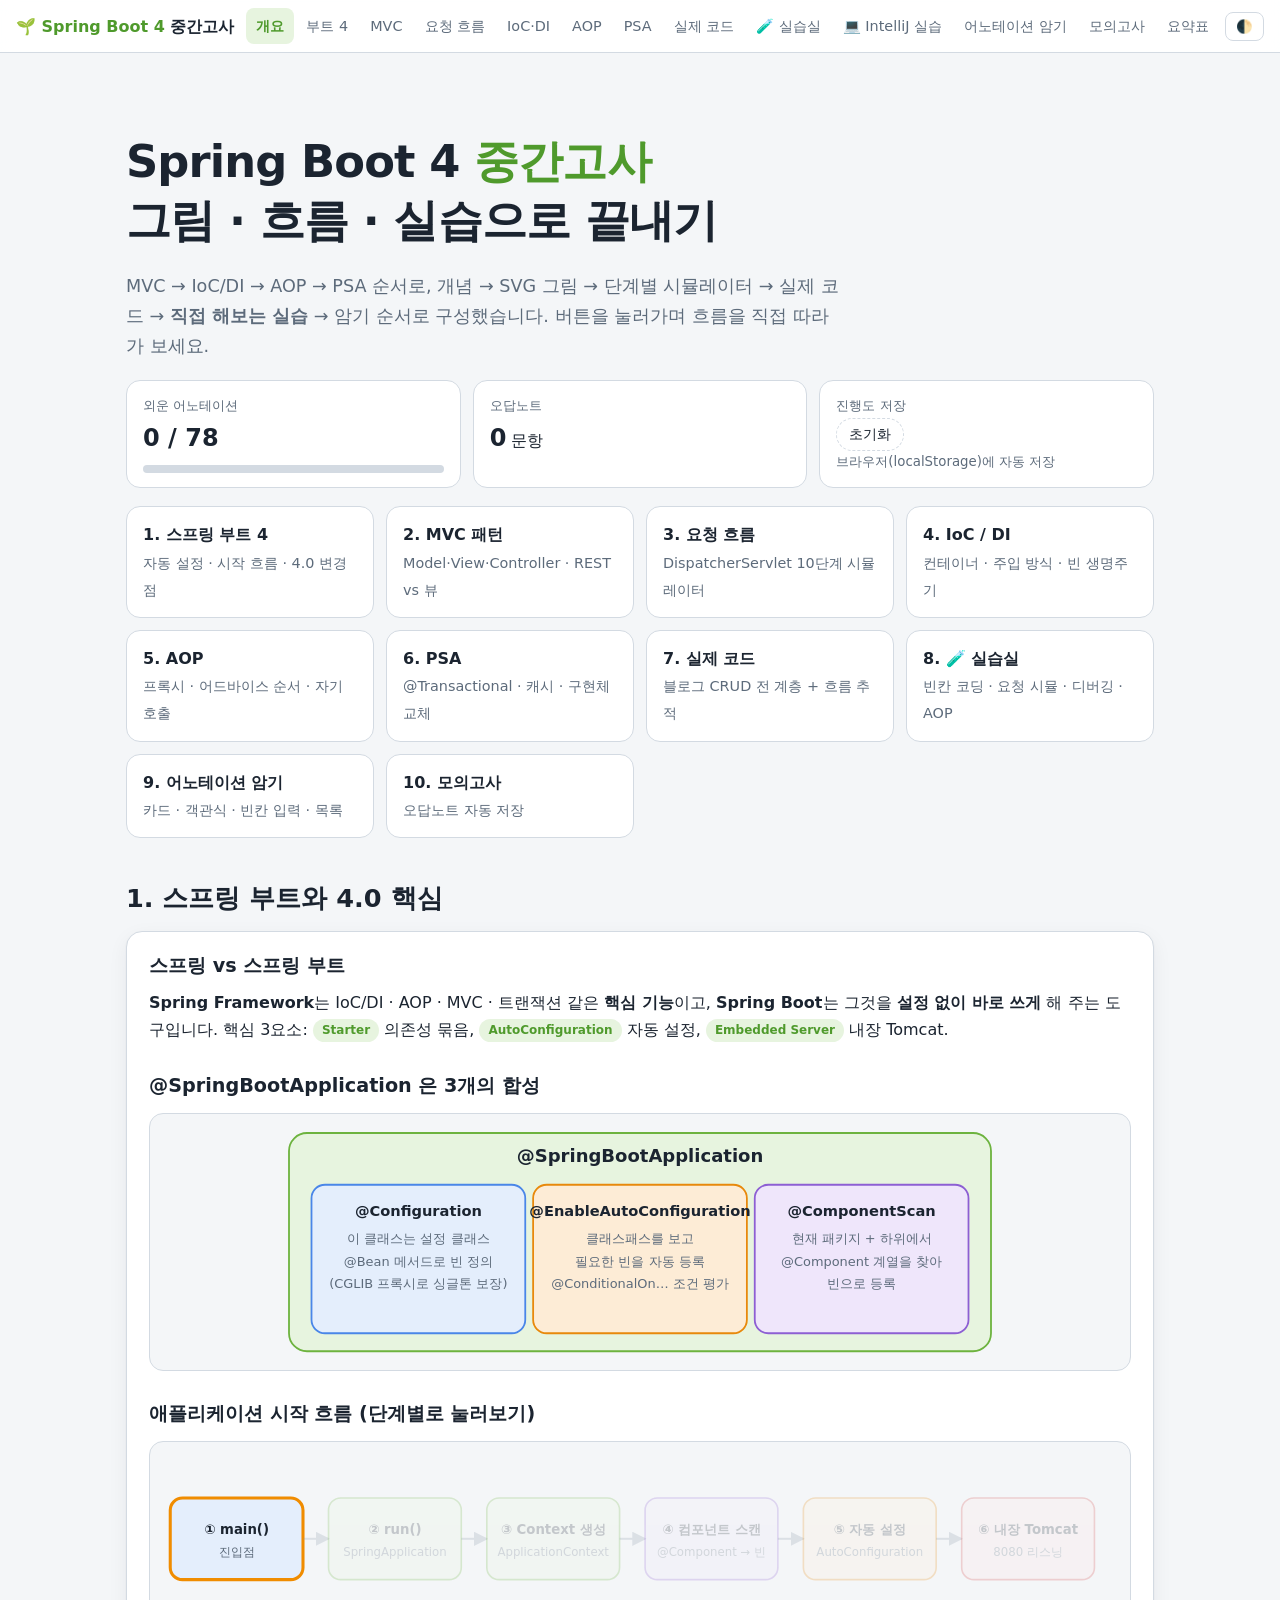
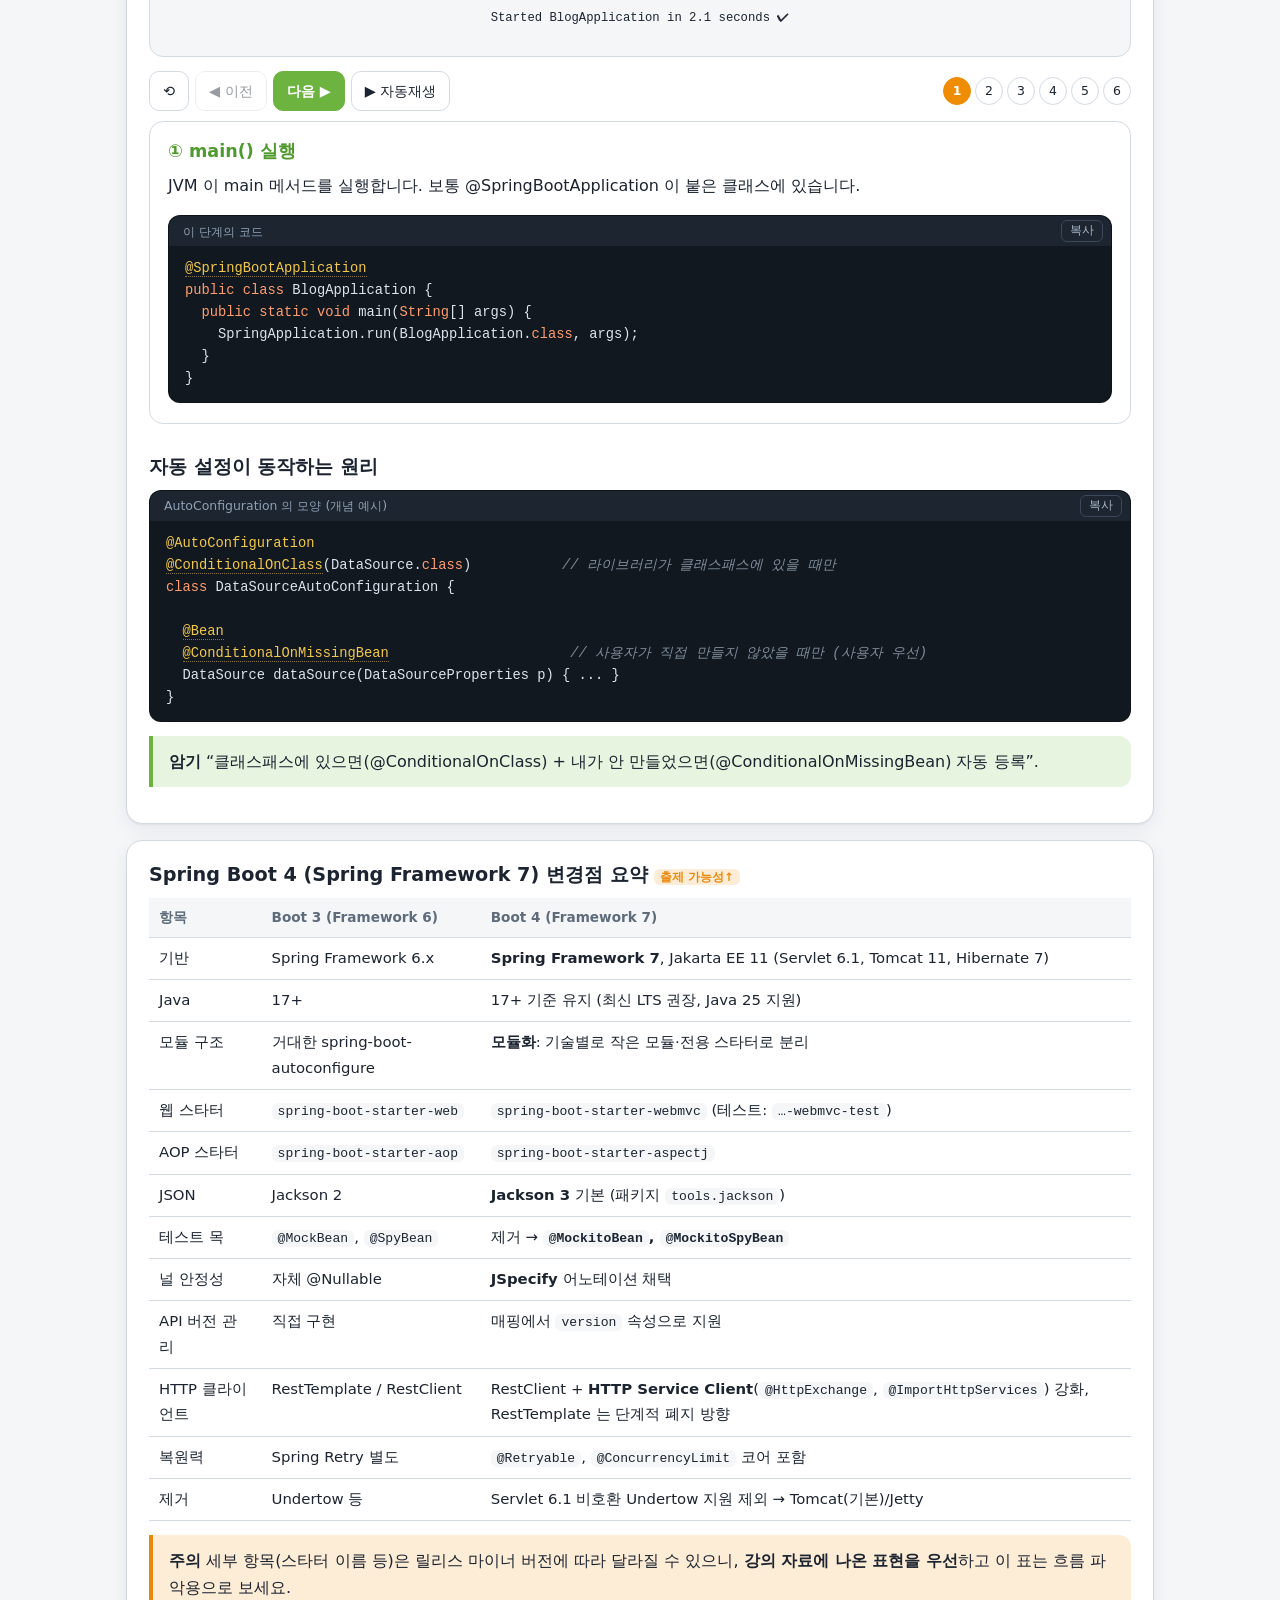
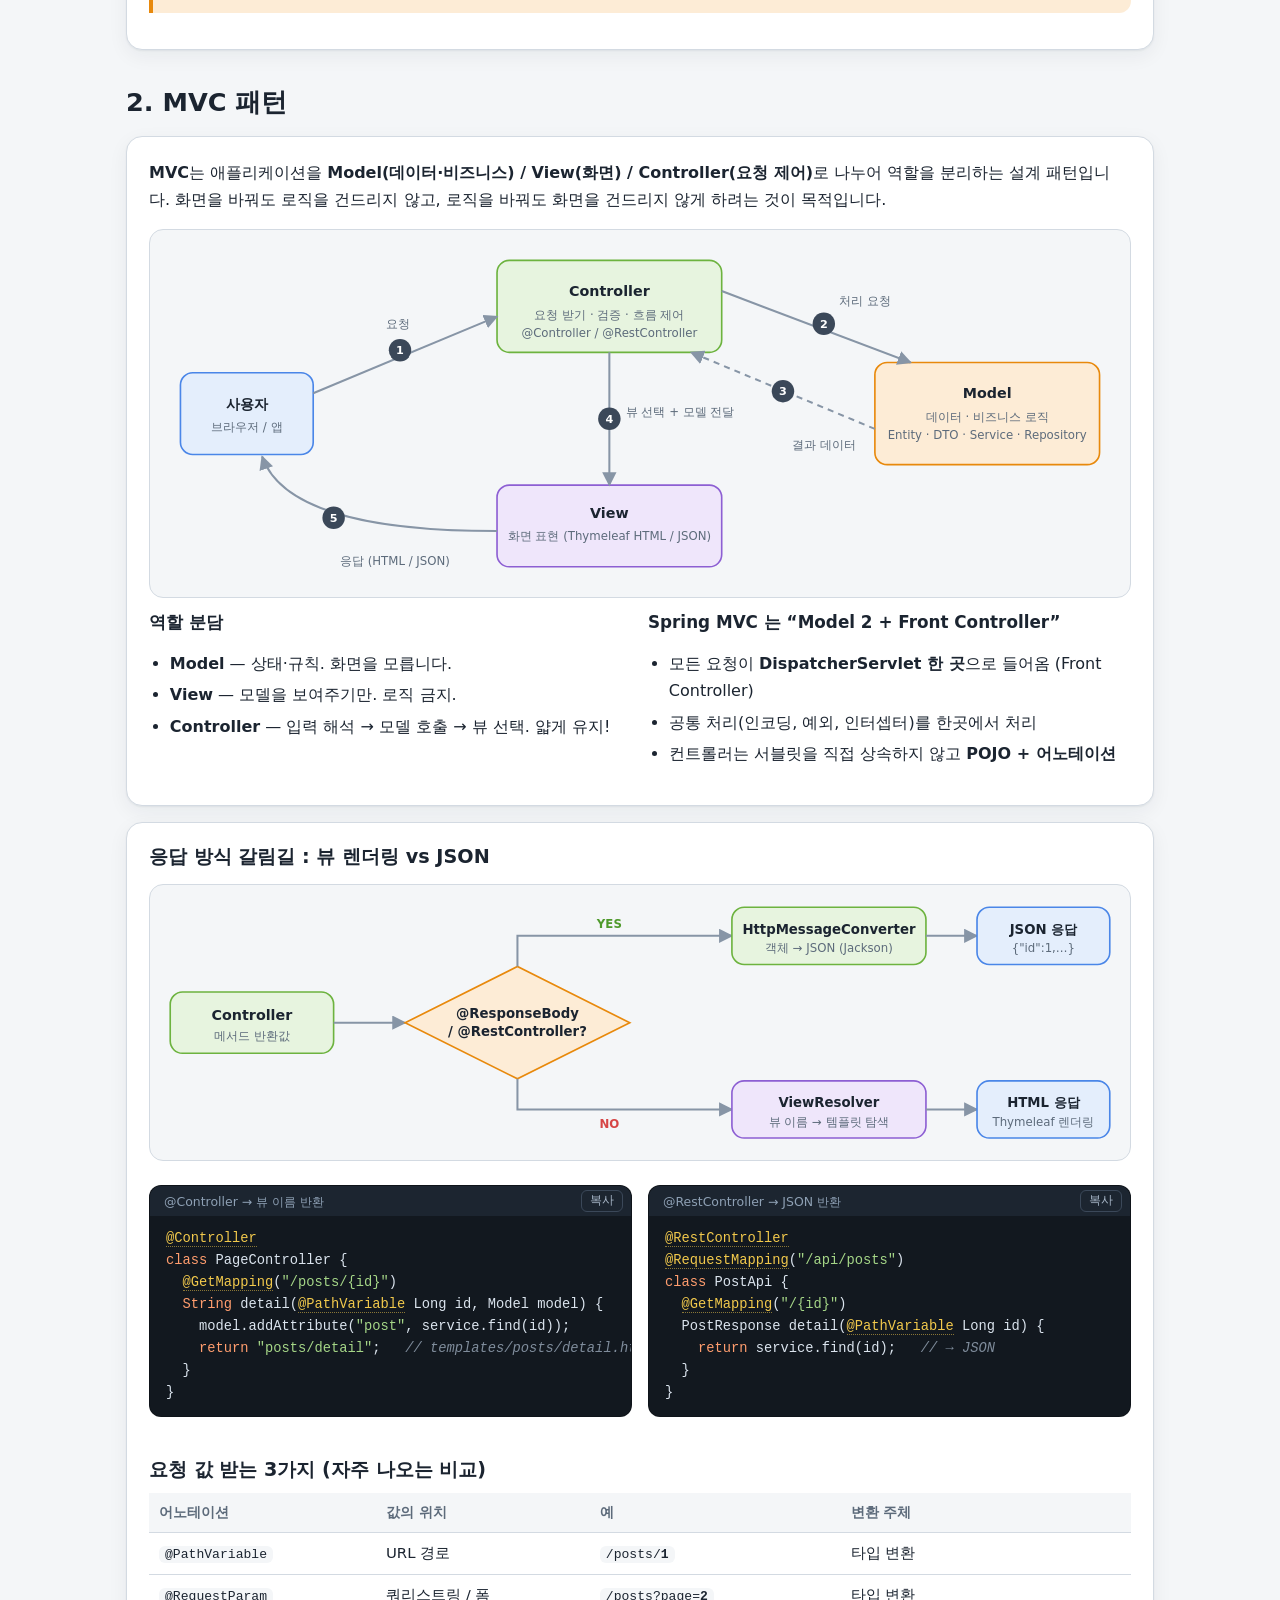
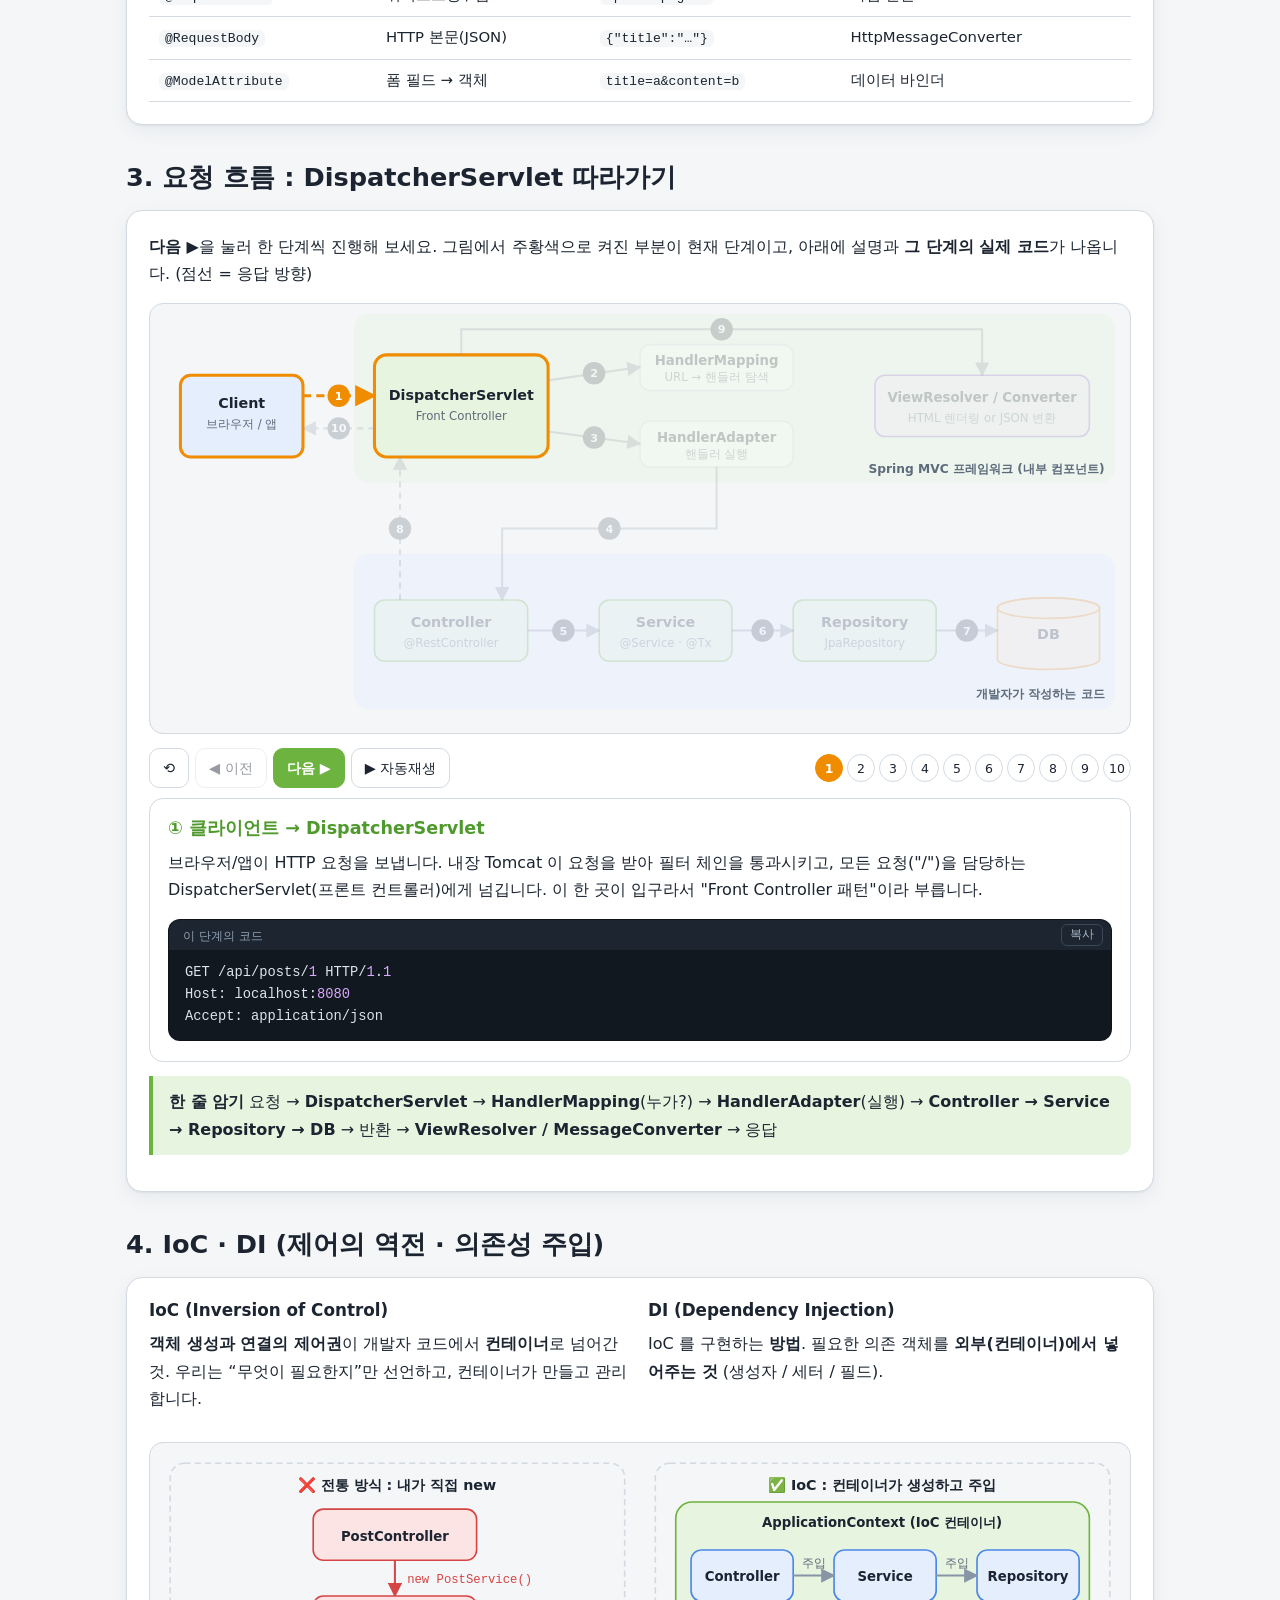
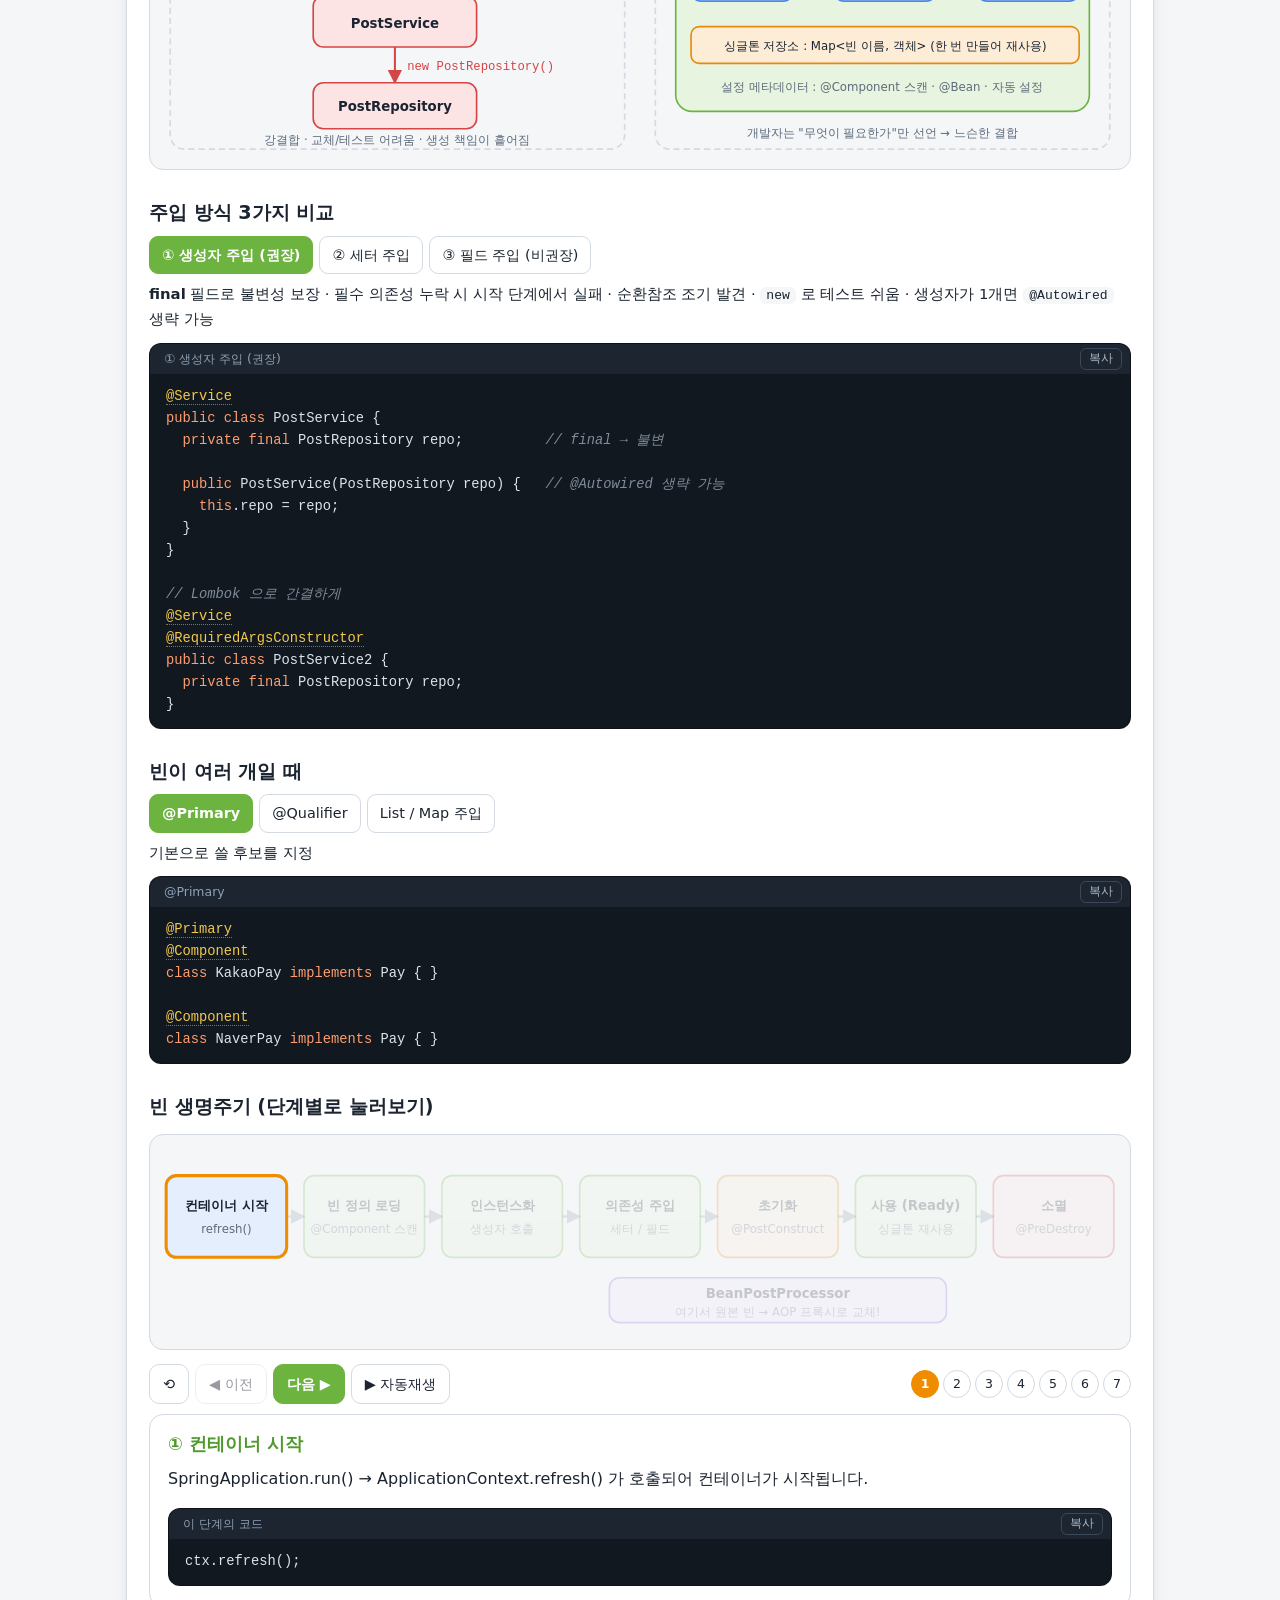
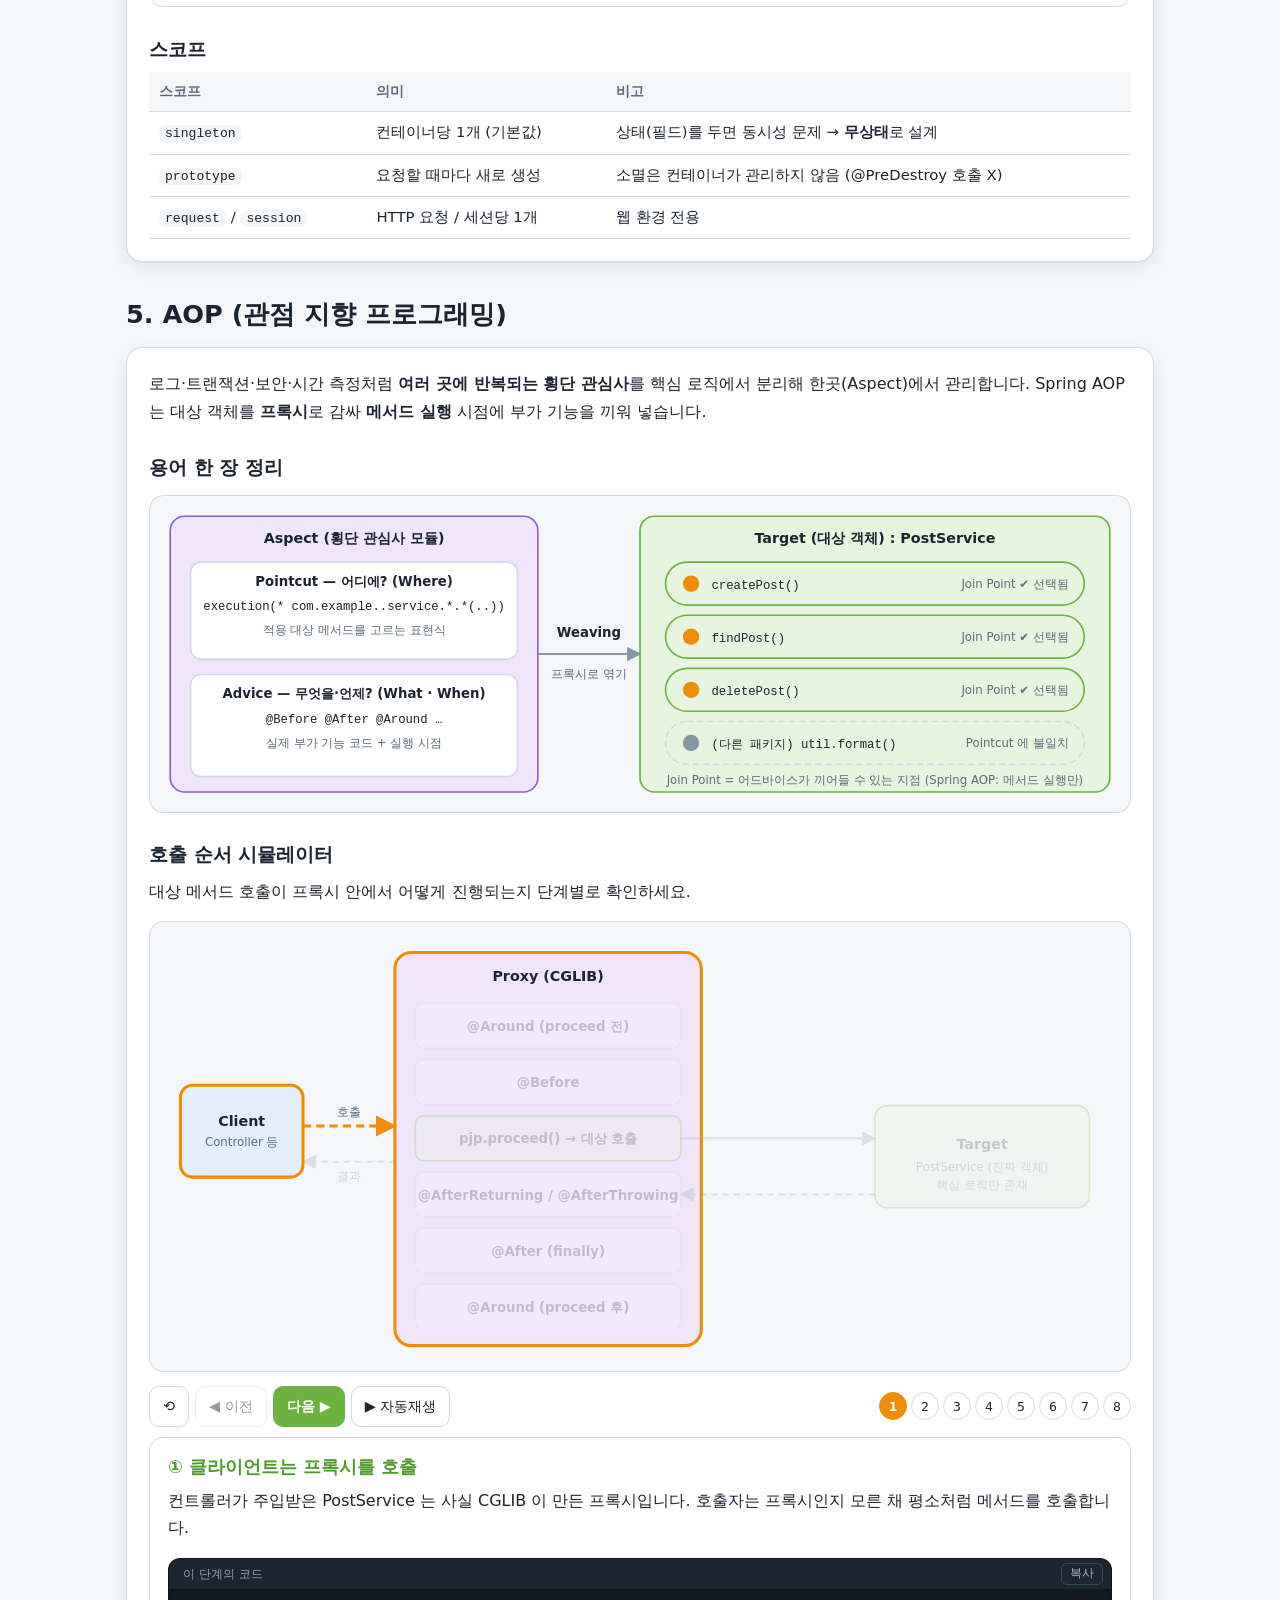
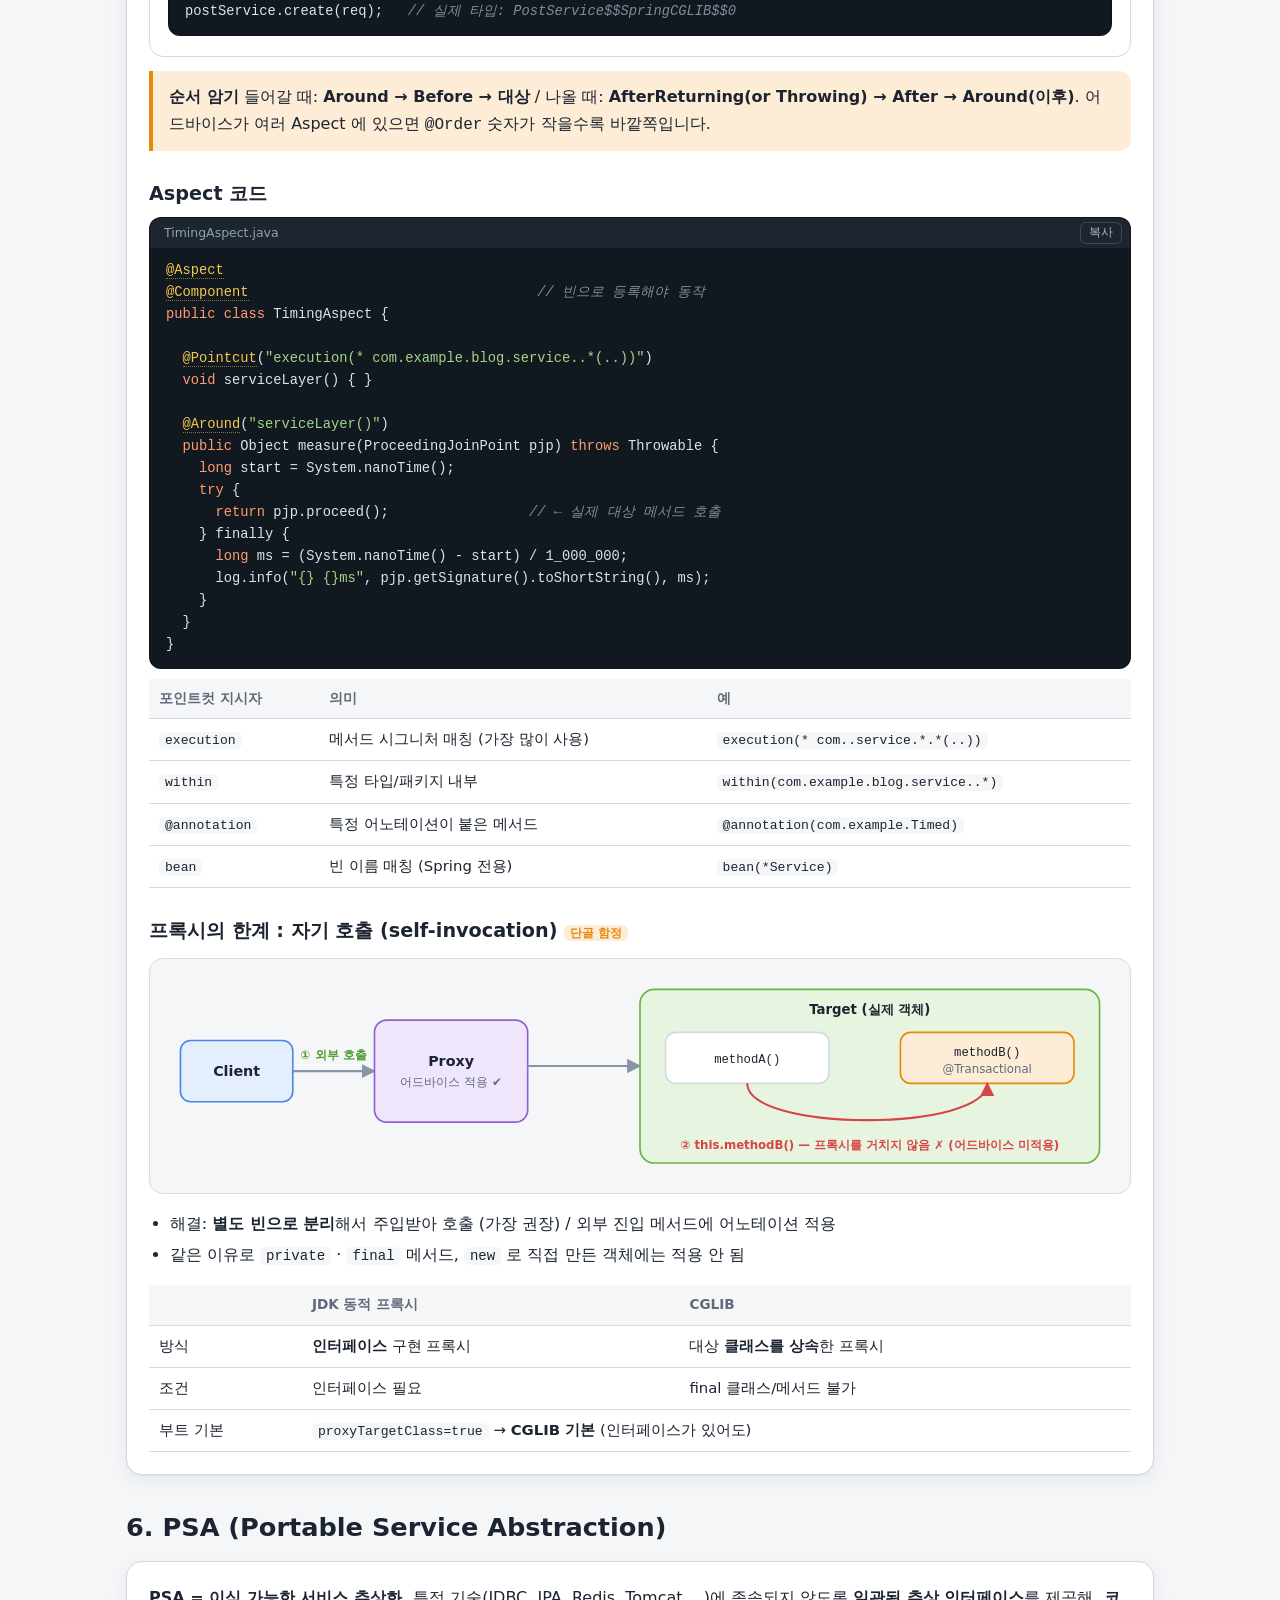
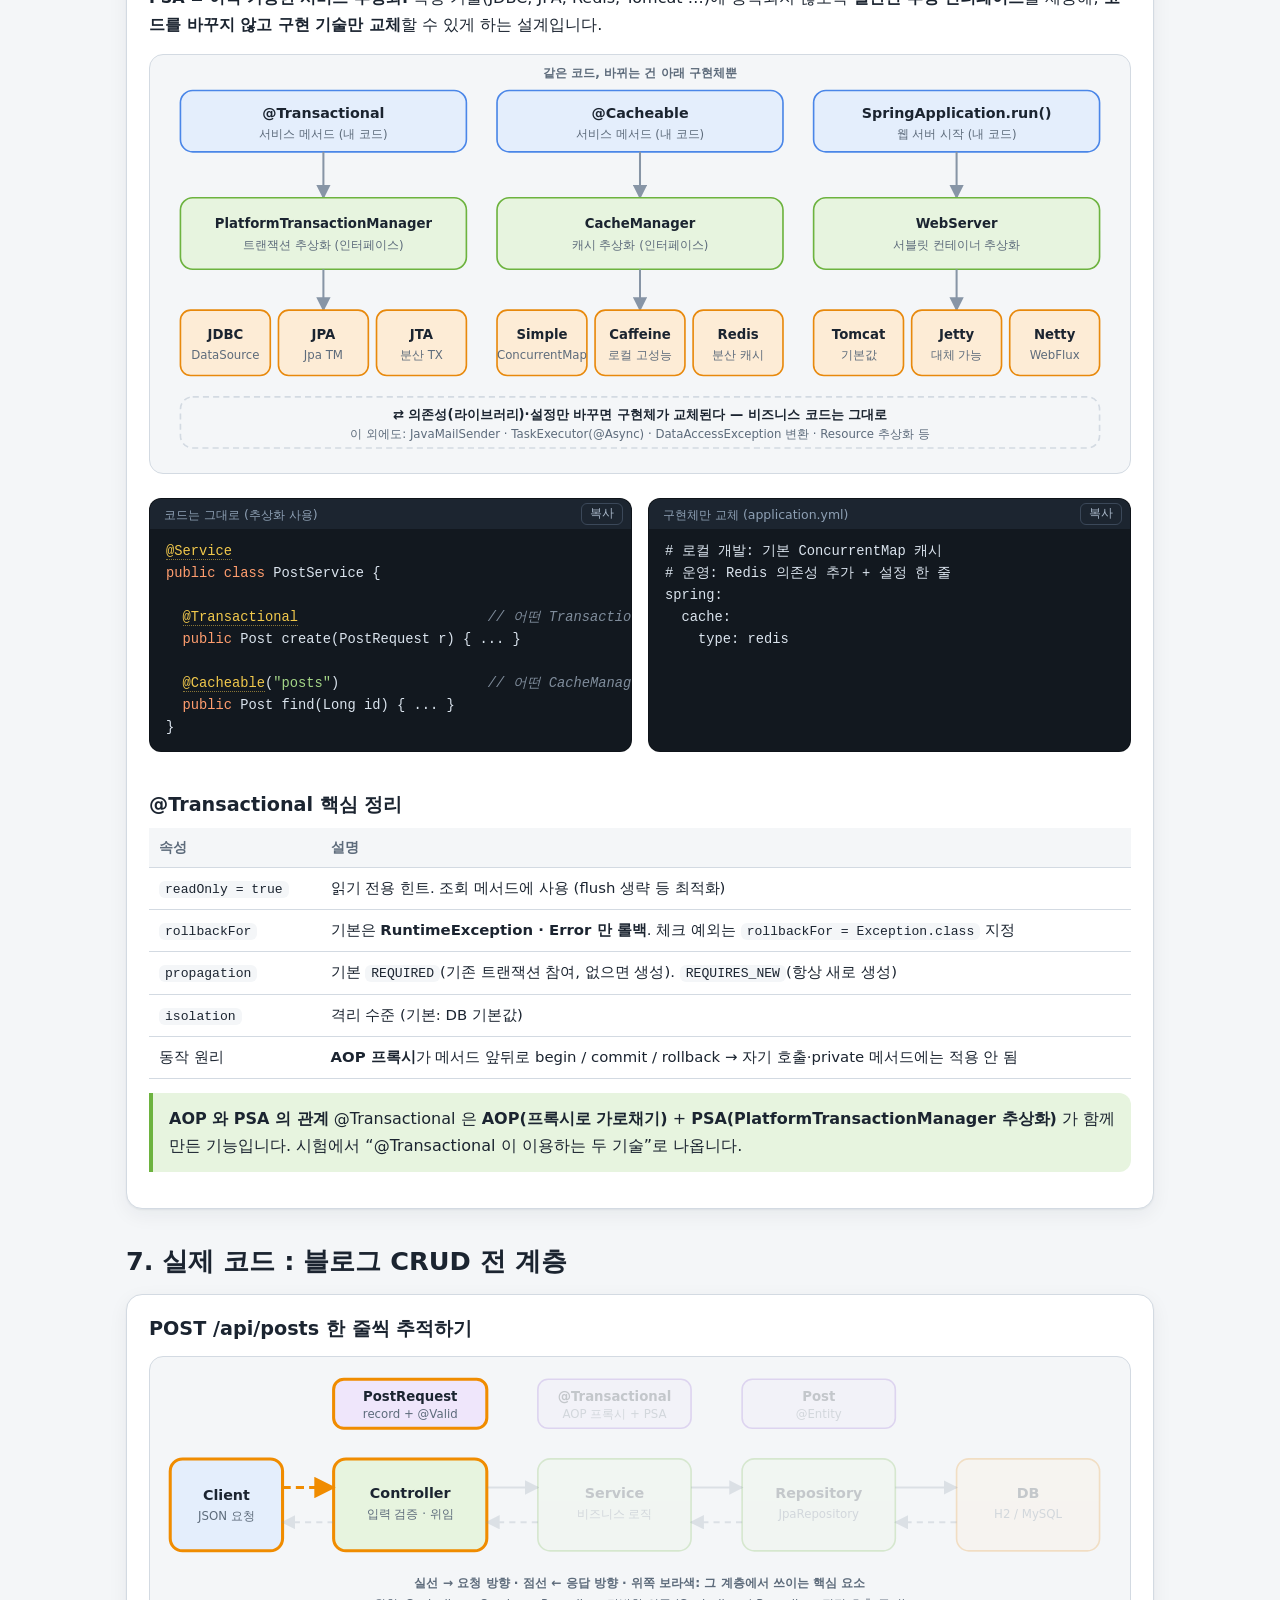
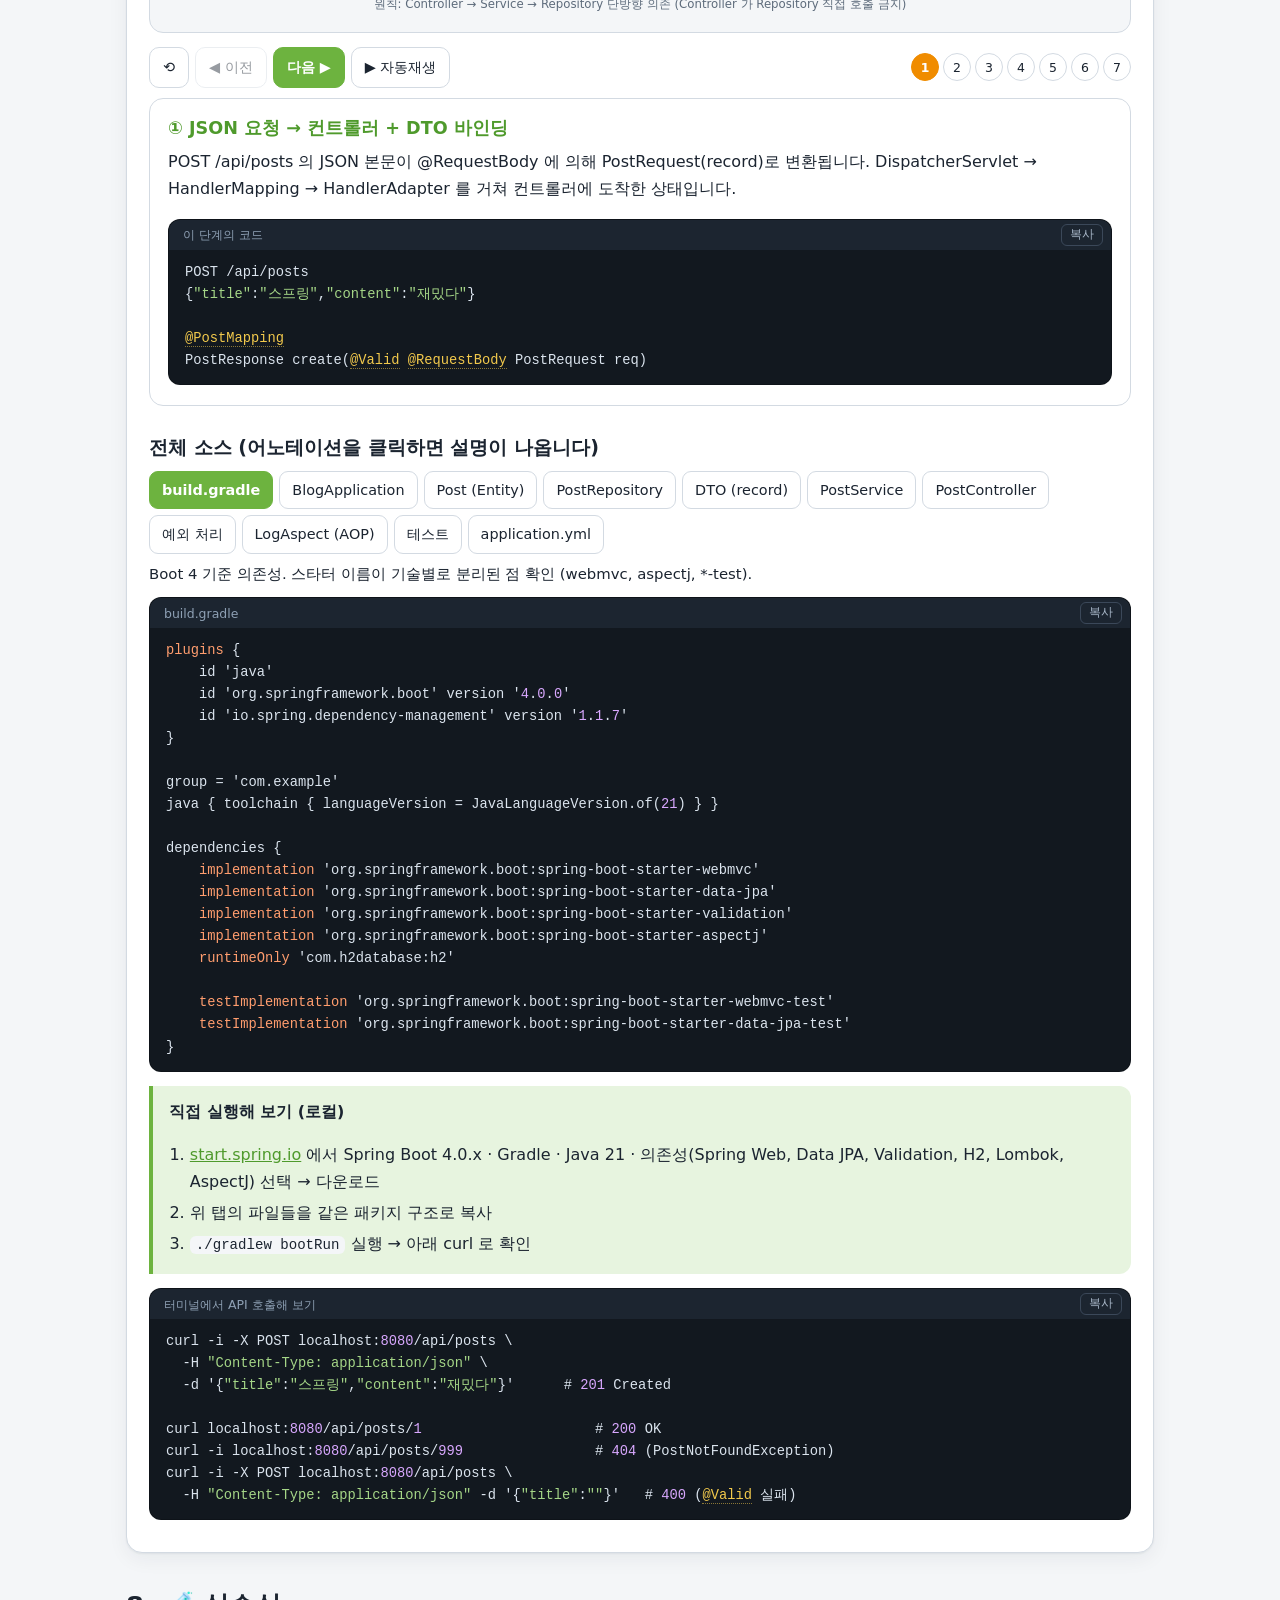
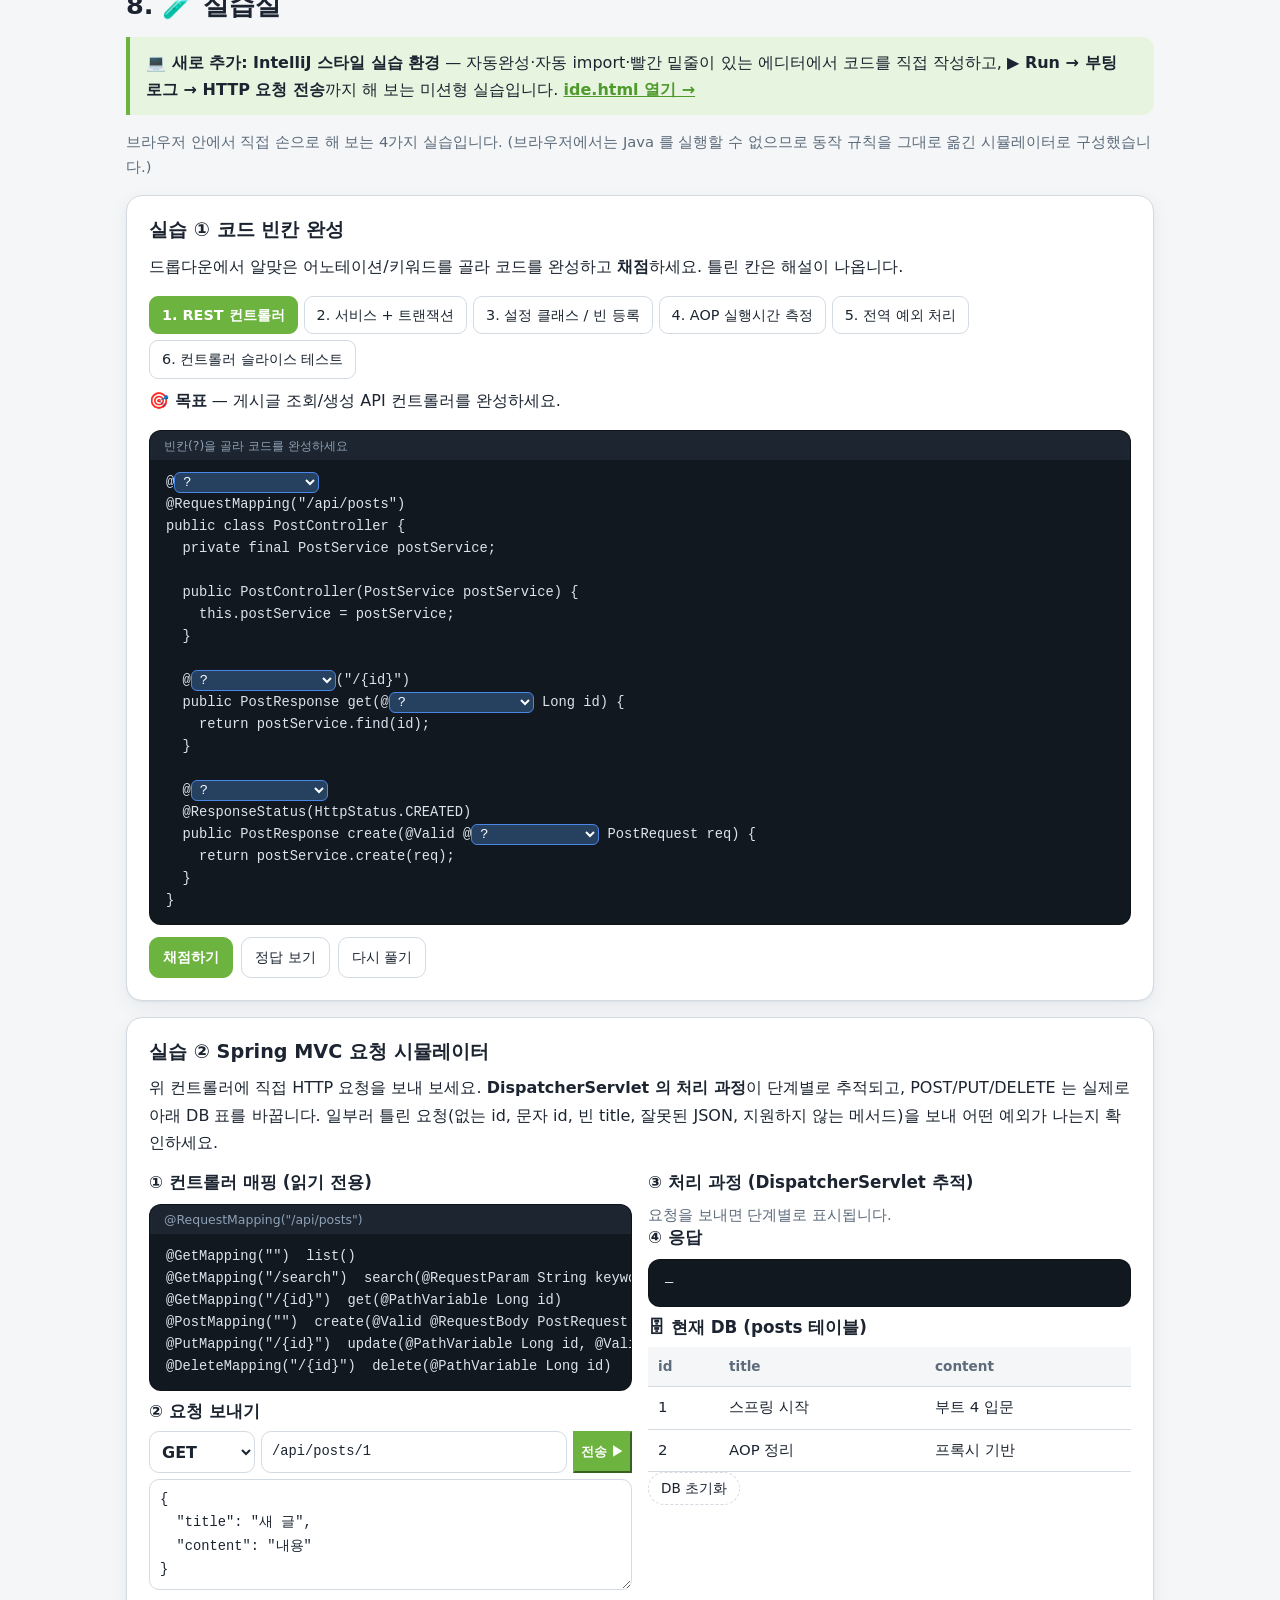
==== site/index.html @ 8b64342d "Add IntelliJ-style hands-on IDE (ide.html) with modular mini Spring engine - core/: Java parser + Sp" ====
<!doctype html>
<html lang="ko">
<head>
<meta charset="utf-8">
<meta name="viewport" content="width=device-width, initial-scale=1">
<title>Spring Boot 4 중간고사 올인원</title>
<meta name="description" content="MVC · IoC/DI · AOP · PSA를 SVG와 단계별 시뮬레이터, 실습, 어노테이션 암기 카드로 정복하는 Spring Boot 4 중간고사 대비 사이트">
<link rel="icon" href="data:image/svg+xml,%3Csvg xmlns='http://www.w3.org/2000/svg' viewBox='0 0 32 32'%3E%3Ccircle cx='16' cy='16' r='15' fill='%236db33f'/%3E%3Cpath d='M9 21c5 1 11-1 13-9-3 3-8 3-11 4z' fill='%23fff'/%3E%3C/svg%3E">
<link rel="stylesheet" href="assets/style.css">
</head>
<body>

<!-- 공용 화살표 마커 -->
<svg class="sr" aria-hidden="true" focusable="false"><defs>
  <marker id="ar" viewBox="0 0 10 10" refX="9" refY="5" markerWidth="7" markerHeight="7" orient="auto"><path d="M0,0 L10,5 L0,10 z" fill="#8795a6"/></marker>
  <marker id="arO" viewBox="0 0 10 10" refX="9" refY="5" markerWidth="7" markerHeight="7" orient="auto"><path d="M0,0 L10,5 L0,10 z" fill="#f08c00"/></marker>
  <marker id="arR" viewBox="0 0 10 10" refX="9" refY="5" markerWidth="7" markerHeight="7" orient="auto"><path d="M0,0 L10,5 L0,10 z" fill="#d64545"/></marker>
</defs></svg>

<header class="top">
  <div class="logo">🌱 <b>Spring Boot 4</b> <span>중간고사</span></div>
  <nav aria-label="섹션 이동">
    <a href="#overview">개요</a><a href="#boot">부트 4</a><a href="#mvc">MVC</a><a href="#flow">요청 흐름</a>
    <a href="#ioc">IoC·DI</a><a href="#aop">AOP</a><a href="#psa">PSA</a><a href="#code">실제 코드</a>
    <a href="#lab">🧪 실습실</a><a href="ide.html" class="ideLink">💻 IntelliJ 실습</a><a href="#annotations">어노테이션 암기</a><a href="#exam">모의고사</a><a href="#cheat">요약표</a>
  </nav>
  <button id="theme" type="button" aria-label="테마 전환">🌓</button>
</header>

<main>
<!-- ═══════════════ 개요 ═══════════════ -->
<section id="overview" class="hero">
  <h1>Spring Boot 4 <em>중간고사</em><br>그림 · 흐름 · 실습으로 끝내기</h1>
  <p class="lead">MVC → IoC/DI → AOP → PSA 순서로, 개념 → SVG 그림 → 단계별 시뮬레이터 → 실제 코드 → <b>직접 해보는 실습</b> → 암기 순서로 구성했습니다. 버튼을 눌러가며 흐름을 직접 따라가 보세요.</p>
  <div class="stats">
    <div class="stat"><small>외운 어노테이션</small><b id="st-known">0 / 0</b><div class="bar"><div id="st-bar" style="width:0"></div></div></div>
    <div class="stat"><small>오답노트</small><b id="st-wrong">0</b> 문항</div>
    <div class="stat"><small>진행도 저장</small><button type="button" class="chip ghost" id="reset-known">초기화</button><br><small>브라우저(localStorage)에 자동 저장</small></div>
  </div>
  <div class="roadmap">
    <a href="#boot"><b>1. 스프링 부트 4</b><span>자동 설정 · 시작 흐름 · 4.0 변경점</span></a>
    <a href="#mvc"><b>2. MVC 패턴</b><span>Model·View·Controller · REST vs 뷰</span></a>
    <a href="#flow"><b>3. 요청 흐름</b><span>DispatcherServlet 10단계 시뮬레이터</span></a>
    <a href="#ioc"><b>4. IoC / DI</b><span>컨테이너 · 주입 방식 · 빈 생명주기</span></a>
    <a href="#aop"><b>5. AOP</b><span>프록시 · 어드바이스 순서 · 자기호출</span></a>
    <a href="#psa"><b>6. PSA</b><span>@Transactional · 캐시 · 구현체 교체</span></a>
    <a href="#code"><b>7. 실제 코드</b><span>블로그 CRUD 전 계층 + 흐름 추적</span></a>
    <a href="#lab"><b>8. 🧪 실습실</b><span>빈칸 코딩 · 요청 시뮬 · 디버깅 · AOP</span></a>
    <a href="#annotations"><b>9. 어노테이션 암기</b><span>카드 · 객관식 · 빈칸 입력 · 목록</span></a>
    <a href="#exam"><b>10. 모의고사</b><span>오답노트 자동 저장</span></a>
  </div>
</section>

<!-- ═══════════════ 부트 ═══════════════ -->
<section id="boot">
  <h2>1. 스프링 부트와 4.0 핵심</h2>
  <div class="card">
    <h3 style="margin-top:0">스프링 vs 스프링 부트</h3>
    <p><b>Spring Framework</b>는 IoC/DI · AOP · MVC · 트랜잭션 같은 <b>핵심 기능</b>이고, <b>Spring Boot</b>는 그것을 <b>설정 없이 바로 쓰게</b> 해 주는 도구입니다. 핵심 3요소: <span class="pill">Starter</span> 의존성 묶음, <span class="pill">AutoConfiguration</span> 자동 설정, <span class="pill">Embedded Server</span> 내장 Tomcat.</p>

    <h3>@SpringBootApplication 은 3개의 합성</h3>
    <div class="diawrap"><svg class="dia" viewBox="0 0 640 210" role="img" aria-label="@SpringBootApplication 구성" style="min-width:520px;max-width:720px;margin:auto">
      <rect class="box sp" x="8" y="8" width="624" height="194" rx="16"/>
      <text class="t" x="320" y="34" style="font-size:16px">@SpringBootApplication</text>
      <g><rect class="box bl" x="28" y="54" width="190" height="132" rx="12"/><text class="t2" x="123" y="82">@Configuration</text>
        <text class="s" x="123" y="106">이 클래스는 설정 클래스</text><text class="s" x="123" y="126">@Bean 메서드로 빈 정의</text><text class="s" x="123" y="146">(CGLIB 프록시로 싱글톤 보장)</text></g>
      <g><rect class="box or" x="225" y="54" width="190" height="132" rx="12"/><text class="t2" x="320" y="82">@EnableAutoConfiguration</text>
        <text class="s" x="320" y="106">클래스패스를 보고</text><text class="s" x="320" y="126">필요한 빈을 자동 등록</text><text class="s" x="320" y="146">@ConditionalOn… 조건 평가</text></g>
      <g><rect class="box pu" x="422" y="54" width="190" height="132" rx="12"/><text class="t2" x="517" y="82">@ComponentScan</text>
        <text class="s" x="517" y="106">현재 패키지 + 하위에서</text><text class="s" x="517" y="126">@Component 계열을 찾아</text><text class="s" x="517" y="146">빈으로 등록</text></g>
    </svg></div>

    <h3>애플리케이션 시작 흐름 (단계별로 눌러보기)</h3>
    <div class="stepper" data-stepper="boot">
      <div class="diawrap"><svg class="dia" viewBox="0 0 940 190" role="img" aria-label="스프링 부트 시작 흐름">
        <g class="sn" id="s1"><rect class="box bl" x="10" y="45" width="130" height="80" rx="12"/><text class="t2" x="75" y="80">① main()</text><text class="s" x="75" y="102">진입점</text></g>
        <g class="sn" id="b1"><path class="edge" d="M140,85 L165,85"/></g>
        <g class="sn" id="s2"><rect class="box sp" x="165" y="45" width="130" height="80" rx="12"/><text class="t2" x="230" y="80">② run()</text><text class="s" x="230" y="102">SpringApplication</text></g>
        <g class="sn" id="b2"><path class="edge" d="M295,85 L320,85"/></g>
        <g class="sn" id="s3"><rect class="box sp" x="320" y="45" width="130" height="80" rx="12"/><text class="t2" x="385" y="80">③ Context 생성</text><text class="s" x="385" y="102">ApplicationContext</text></g>
        <g class="sn" id="b3"><path class="edge" d="M450,85 L475,85"/></g>
        <g class="sn" id="s4"><rect class="box pu" x="475" y="45" width="130" height="80" rx="12"/><text class="t2" x="540" y="80">④ 컴포넌트 스캔</text><text class="s" x="540" y="102">@Component → 빈</text></g>
        <g class="sn" id="b4"><path class="edge" d="M605,85 L630,85"/></g>
        <g class="sn" id="s5"><rect class="box or" x="630" y="45" width="130" height="80" rx="12"/><text class="t2" x="695" y="80">⑤ 자동 설정</text><text class="s" x="695" y="102">AutoConfiguration</text></g>
        <g class="sn" id="b5"><path class="edge" d="M760,85 L785,85"/></g>
        <g class="sn" id="s6"><rect class="box rd" x="785" y="45" width="130" height="80" rx="12"/><text class="t2" x="850" y="80">⑥ 내장 Tomcat</text><text class="s" x="850" y="102">8080 리스닝</text></g>
        <text class="m" x="470" y="165">Started BlogApplication in 2.1 seconds  ✔</text>
      </svg></div>
    </div>

    <h3>자동 설정이 동작하는 원리</h3>
    <script type="text/plain" class="code" data-title="AutoConfiguration 의 모양 (개념 예시)">
@AutoConfiguration
@ConditionalOnClass(DataSource.class)           // 라이브러리가 클래스패스에 있을 때만
class DataSourceAutoConfiguration {

  @Bean
  @ConditionalOnMissingBean                      // 사용자가 직접 만들지 않았을 때만 (사용자 우선)
  DataSource dataSource(DataSourceProperties p) { ... }
}
</script>
    <div class="callout"><b>암기</b> “클래스패스에 있으면(@ConditionalOnClass) + 내가 안 만들었으면(@ConditionalOnMissingBean) 자동 등록”.</div>
  </div>

  <div class="card">
    <h3 style="margin-top:0">Spring Boot 4 (Spring Framework 7) 변경점 요약 <span class="tag">출제 가능성↑</span></h3>
    <div class="tablewrap"><table>
      <thead><tr><th>항목</th><th>Boot 3 (Framework 6)</th><th>Boot 4 (Framework 7)</th></tr></thead>
      <tbody>
        <tr><td>기반</td><td>Spring Framework 6.x</td><td><b>Spring Framework 7</b>, Jakarta EE 11 (Servlet 6.1, Tomcat 11, Hibernate 7)</td></tr>
        <tr><td>Java</td><td>17+</td><td>17+ 기준 유지 (최신 LTS 권장, Java 25 지원)</td></tr>
        <tr><td>모듈 구조</td><td>거대한 spring-boot-autoconfigure</td><td><b>모듈화</b>: 기술별로 작은 모듈·전용 스타터로 분리</td></tr>
        <tr><td>웹 스타터</td><td><code>spring-boot-starter-web</code></td><td><code>spring-boot-starter-webmvc</code> (테스트: <code>…-webmvc-test</code>)</td></tr>
        <tr><td>AOP 스타터</td><td><code>spring-boot-starter-aop</code></td><td><code>spring-boot-starter-aspectj</code></td></tr>
        <tr><td>JSON</td><td>Jackson 2</td><td><b>Jackson 3</b> 기본 (패키지 <code>tools.jackson</code>)</td></tr>
        <tr><td>테스트 목</td><td><code>@MockBean</code>, <code>@SpyBean</code></td><td>제거 → <b><code>@MockitoBean</code>, <code>@MockitoSpyBean</code></b></td></tr>
        <tr><td>널 안정성</td><td>자체 @Nullable</td><td><b>JSpecify</b> 어노테이션 채택</td></tr>
        <tr><td>API 버전 관리</td><td>직접 구현</td><td>매핑에서 <code>version</code> 속성으로 지원</td></tr>
        <tr><td>HTTP 클라이언트</td><td>RestTemplate / RestClient</td><td>RestClient + <b>HTTP Service Client</b>(<code>@HttpExchange</code>, <code>@ImportHttpServices</code>) 강화, RestTemplate 는 단계적 폐지 방향</td></tr>
        <tr><td>복원력</td><td>Spring Retry 별도</td><td><code>@Retryable</code>, <code>@ConcurrencyLimit</code> 코어 포함</td></tr>
        <tr><td>제거</td><td>Undertow 등</td><td>Servlet 6.1 비호환 Undertow 지원 제외 → Tomcat(기본)/Jetty</td></tr>
      </tbody></table></div>
    <div class="callout warn"><b>주의</b> 세부 항목(스타터 이름 등)은 릴리스 마이너 버전에 따라 달라질 수 있으니, <b>강의 자료에 나온 표현을 우선</b>하고 이 표는 흐름 파악용으로 보세요.</div>
  </div>
</section>

<!-- ═══════════════ MVC ═══════════════ -->
<section id="mvc">
  <h2>2. MVC 패턴</h2>
  <div class="card">
    <p><b>MVC</b>는 애플리케이션을 <b>Model(데이터·비즈니스) / View(화면) / Controller(요청 제어)</b>로 나누어 역할을 분리하는 설계 패턴입니다. 화면을 바꿔도 로직을 건드리지 않고, 로직을 바꿔도 화면을 건드리지 않게 하려는 것이 목적입니다.</p>
    <div class="diawrap"><svg class="dia" viewBox="0 0 940 340" role="img" aria-label="MVC 패턴 개념도">
      <g><rect class="box bl" x="20" y="130" width="130" height="80" rx="12"/><text class="t" x="85" y="165">사용자</text><text class="s" x="85" y="187">브라우저 / 앱</text></g>
      <g><rect class="box sp" x="330" y="20" width="220" height="90" rx="12"/><text class="t" x="440" y="55">Controller</text><text class="s" x="440" y="77">요청 받기 · 검증 · 흐름 제어</text><text class="s" x="440" y="95">@Controller / @RestController</text></g>
      <g><rect class="box or" x="700" y="120" width="220" height="100" rx="12"/><text class="t" x="810" y="155">Model</text><text class="s" x="810" y="177">데이터 · 비즈니스 로직</text><text class="s" x="810" y="195">Entity · DTO · Service · Repository</text></g>
      <g><rect class="box pu" x="330" y="240" width="220" height="80" rx="12"/><text class="t" x="440" y="272">View</text><text class="s" x="440" y="294">화면 표현 (Thymeleaf HTML / JSON)</text></g>
      <path class="edge" d="M150,150 L330,75"/><circle class="badge" cx="235" cy="108" r="11"/><text class="bt" x="235" y="112">1</text><text class="s r" x="245" y="86" style="text-anchor:end">요청</text>
      <path class="edge" d="M550,50 L735,120"/><circle class="badge" cx="650" cy="82" r="11"/><text class="bt" x="650" y="86">2</text><text class="s" x="690" y="64">처리 요청</text>
      <path class="edge back" d="M700,185 L520,110"/><circle class="badge" cx="610" cy="148" r="11"/><text class="bt" x="610" y="152">3</text><text class="s" x="650" y="205">결과 데이터</text>
      <path class="edge" d="M440,110 L440,240"/><circle class="badge" cx="440" cy="175" r="11"/><text class="bt" x="440" y="179">4</text><text class="s l" x="456" y="172">뷰 선택 + 모델 전달</text>
      <path class="edge" d="M330,285 C220,285 120,270 100,212"/><circle class="badge" cx="170" cy="272" r="11"/><text class="bt" x="170" y="276">5</text><text class="s" x="230" y="318">응답 (HTML / JSON)</text>
    </svg></div>
    <div class="grid2">
      <div><h4>역할 분담</h4><ul>
        <li><b>Model</b> — 상태·규칙. 화면을 모릅니다.</li>
        <li><b>View</b> — 모델을 보여주기만. 로직 금지.</li>
        <li><b>Controller</b> — 입력 해석 → 모델 호출 → 뷰 선택. 얇게 유지!</li></ul></div>
      <div><h4>Spring MVC 는 “Model 2 + Front Controller”</h4><ul>
        <li>모든 요청이 <b>DispatcherServlet 한 곳</b>으로 들어옴 (Front Controller)</li>
        <li>공통 처리(인코딩, 예외, 인터셉터)를 한곳에서 처리</li>
        <li>컨트롤러는 서블릿을 직접 상속하지 않고 <b>POJO + 어노테이션</b></li></ul></div>
    </div>
  </div>

  <div class="card">
    <h3 style="margin-top:0">응답 방식 갈림길 : 뷰 렌더링 vs JSON</h3>
    <div class="diawrap"><svg class="dia" viewBox="0 0 940 250" role="img" aria-label="컨트롤러 반환값 처리 분기">
      <g><rect class="box sp" x="10" y="95" width="160" height="60" rx="12"/><text class="t" x="90" y="122">Controller</text><text class="s" x="90" y="142">메서드 반환값</text></g>
      <path class="edge" d="M170,125 L240,125"/>
      <g><path class="box or" d="M240,125 L350,70 L460,125 L350,180 Z"/><text class="t2" x="350" y="120">@ResponseBody</text><text class="t2" x="350" y="138">/ @RestController?</text></g>
      <path class="edge" d="M350,70 L350,40 L560,40"/><text class="s grn" x="440" y="32" style="font-weight:700">YES</text>
      <path class="edge" d="M350,180 L350,210 L560,210"/><text class="s red" x="440" y="228" style="font-weight:700">NO</text>
      <g><rect class="box sp" x="560" y="12" width="190" height="56" rx="12"/><text class="t2" x="655" y="38">HttpMessageConverter</text><text class="s" x="655" y="56">객체 → JSON (Jackson)</text></g>
      <path class="edge" d="M750,40 L800,40"/>
      <g><rect class="box bl" x="800" y="12" width="130" height="56" rx="12"/><text class="t2" x="865" y="38">JSON 응답</text><text class="s" x="865" y="56">{"id":1,…}</text></g>
      <g><rect class="box pu" x="560" y="182" width="190" height="56" rx="12"/><text class="t2" x="655" y="208">ViewResolver</text><text class="s" x="655" y="226">뷰 이름 → 템플릿 탐색</text></g>
      <path class="edge" d="M750,210 L800,210"/>
      <g><rect class="box bl" x="800" y="182" width="130" height="56" rx="12"/><text class="t2" x="865" y="208">HTML 응답</text><text class="s" x="865" y="226">Thymeleaf 렌더링</text></g>
    </svg></div>
    <div class="grid2">
      <script type="text/plain" class="code" data-title="@Controller → 뷰 이름 반환">
@Controller
class PageController {
  @GetMapping("/posts/{id}")
  String detail(@PathVariable Long id, Model model) {
    model.addAttribute("post", service.find(id));
    return "posts/detail";   // templates/posts/detail.html
  }
}
</script>
      <script type="text/plain" class="code" data-title="@RestController → JSON 반환">
@RestController
@RequestMapping("/api/posts")
class PostApi {
  @GetMapping("/{id}")
  PostResponse detail(@PathVariable Long id) {
    return service.find(id);   // → JSON
  }
}
</script>
    </div>
    <h3>요청 값 받는 3가지 (자주 나오는 비교)</h3>
    <div class="tablewrap"><table><thead><tr><th>어노테이션</th><th>값의 위치</th><th>예</th><th>변환 주체</th></tr></thead><tbody>
      <tr><td><code>@PathVariable</code></td><td>URL 경로</td><td><code>/posts/<b>1</b></code></td><td>타입 변환</td></tr>
      <tr><td><code>@RequestParam</code></td><td>쿼리스트링 / 폼</td><td><code>/posts?page=<b>2</b></code></td><td>타입 변환</td></tr>
      <tr><td><code>@RequestBody</code></td><td>HTTP 본문(JSON)</td><td><code>{"title":"…"}</code></td><td>HttpMessageConverter</td></tr>
      <tr><td><code>@ModelAttribute</code></td><td>폼 필드 → 객체</td><td><code>title=a&amp;content=b</code></td><td>데이터 바인더</td></tr></tbody></table></div>
  </div>
</section>

<!-- ═══════════════ 흐름 ═══════════════ -->
<section id="flow">
  <h2>3. 요청 흐름 : DispatcherServlet 따라가기</h2>
  <div class="card">
    <p><b>다음 ▶</b>을 눌러 한 단계씩 진행해 보세요. 그림에서 주황색으로 켜진 부분이 현재 단계이고, 아래에 설명과 <b>그 단계의 실제 코드</b>가 나옵니다. (점선 = 응답 방향)</p>
    <div class="stepper" data-stepper="mvc">
      <div class="diawrap"><svg class="dia" viewBox="0 0 940 400" role="img" aria-label="Spring MVC 요청 처리 흐름">
        <rect class="lane" x="190" y="0" width="745" height="165" rx="14"/>
        <text class="lane-t" x="925" y="156" style="text-anchor:end">Spring MVC 프레임워크 (내부 컴포넌트)</text>
        <rect class="lane2" x="190" y="235" width="745" height="152" rx="14"/>
        <text class="lane-t" x="925" y="376" style="text-anchor:end">개발자가 작성하는 코드</text>

        <g class="sn" id="n-client"><rect class="box bl" x="20" y="60" width="120" height="80" rx="10"/><text class="t" x="80" y="92">Client</text><text class="s" x="80" y="112">브라우저 / 앱</text></g>
        <g class="sn" id="n-ds"><rect class="box sp" x="210" y="40" width="170" height="100" rx="12"/><text class="t" x="295" y="84">DispatcherServlet</text><text class="s" x="295" y="104">Front Controller</text></g>
        <g class="sn" id="n-hm"><rect class="box" x="470" y="30" width="150" height="45" rx="10"/><text class="t2" x="545" y="50">HandlerMapping</text><text class="s" x="545" y="66">URL → 핸들러 탐색</text></g>
        <g class="sn" id="n-ha"><rect class="box" x="470" y="105" width="150" height="45" rx="10"/><text class="t2" x="545" y="125">HandlerAdapter</text><text class="s" x="545" y="141">핸들러 실행</text></g>
        <g class="sn" id="n-vr"><rect class="box pu" x="700" y="60" width="210" height="60" rx="10"/><text class="t2" x="805" y="86">ViewResolver / Converter</text><text class="s" x="805" y="106">HTML 렌더링 or JSON 변환</text></g>
        <g class="sn" id="n-ctrl"><rect class="box sp" x="210" y="280" width="150" height="60" rx="10"/><text class="t" x="285" y="306">Controller</text><text class="s" x="285" y="326">@RestController</text></g>
        <g class="sn" id="n-svc"><rect class="box sp" x="430" y="280" width="130" height="60" rx="10"/><text class="t" x="495" y="306">Service</text><text class="s" x="495" y="326">@Service · @Tx</text></g>
        <g class="sn" id="n-repo"><rect class="box sp" x="620" y="280" width="140" height="60" rx="10"/><text class="t" x="690" y="306">Repository</text><text class="s" x="690" y="326">JpaRepository</text></g>
        <g class="sn" id="n-db"><path class="box or" d="M820,288 a50,10 0 0 1 100,0 v50 a50,10 0 0 1 -100,0 z"/><ellipse class="box or" cx="870" cy="288" rx="50" ry="10"/><text class="t" x="870" y="318">DB</text></g>

        <g class="sn" id="e1"><path class="edge" d="M140,80 L210,80"/><circle class="badge" cx="175" cy="80" r="11"/><text class="bt" x="175" y="84">1</text></g>
        <g class="sn" id="e10"><path class="edge back" d="M210,112 L140,112"/><circle class="badge" cx="175" cy="112" r="11"/><text class="bt" x="175" y="116">10</text></g>
        <g class="sn" id="e2"><path class="edge" d="M380,65 L470,52"/><circle class="badge" cx="425" cy="58" r="11"/><text class="bt" x="425" y="62">2</text></g>
        <g class="sn" id="e3"><path class="edge" d="M380,115 L470,127"/><circle class="badge" cx="425" cy="121" r="11"/><text class="bt" x="425" y="125">3</text></g>
        <g class="sn" id="e4"><path class="edge" d="M545,150 L545,210 L335,210 L335,280"/><circle class="badge" cx="440" cy="210" r="11"/><text class="bt" x="440" y="214">4</text></g>
        <g class="sn" id="e8"><path class="edge back" d="M235,280 L235,140"/><circle class="badge" cx="235" cy="210" r="11"/><text class="bt" x="235" y="214">8</text></g>
        <g class="sn" id="e9"><path class="edge" d="M295,40 L295,15 L805,15 L805,60"/><circle class="badge" cx="550" cy="15" r="11"/><text class="bt" x="550" y="19">9</text></g>
        <g class="sn" id="e5"><path class="edge" d="M360,310 L430,310"/><circle class="badge" cx="395" cy="310" r="11"/><text class="bt" x="395" y="314">5</text></g>
        <g class="sn" id="e6"><path class="edge" d="M560,310 L620,310"/><circle class="badge" cx="590" cy="310" r="11"/><text class="bt" x="590" y="314">6</text></g>
        <g class="sn" id="e7"><path class="edge" d="M760,310 L820,310"/><circle class="badge" cx="790" cy="310" r="11"/><text class="bt" x="790" y="314">7</text></g>
      </svg></div>
    </div>
    <div class="callout"><b>한 줄 암기</b> 요청 → <b>DispatcherServlet</b> → <b>HandlerMapping</b>(누가?) → <b>HandlerAdapter</b>(실행) → <b>Controller → Service → Repository → DB</b> → 반환 → <b>ViewResolver / MessageConverter</b> → 응답</div>
  </div>
</section>

<!-- ═══════════════ IoC / DI ═══════════════ -->
<section id="ioc">
  <h2>4. IoC · DI (제어의 역전 · 의존성 주입)</h2>
  <div class="card">
    <div class="grid2">
      <div><h4>IoC (Inversion of Control)</h4><p><b>객체 생성과 연결의 제어권</b>이 개발자 코드에서 <b>컨테이너</b>로 넘어간 것. 우리는 “무엇이 필요한지”만 선언하고, 컨테이너가 만들고 관리합니다.</p></div>
      <div><h4>DI (Dependency Injection)</h4><p>IoC 를 구현하는 <b>방법</b>. 필요한 의존 객체를 <b>외부(컨테이너)에서 넣어주는 것</b> (생성자 / 세터 / 필드).</p></div>
    </div>
    <div class="diawrap"><svg class="dia" viewBox="0 0 940 300" role="img" aria-label="전통 방식과 IoC 비교">
      <rect class="box dash" x="10" y="10" width="445" height="280" rx="14"/>
      <text class="t" x="232" y="36">❌ 전통 방식 : 내가 직접 new</text>
      <g><rect class="box rd" x="150" y="55" width="160" height="50" rx="10"/><text class="t2" x="230" y="86">PostController</text></g>
      <path class="edge bad" d="M230,105 L230,140"/><text class="m red" x="242" y="127" style="text-anchor:start">new PostService()</text>
      <g><rect class="box rd" x="150" y="140" width="160" height="50" rx="10"/><text class="t2" x="230" y="171">PostService</text></g>
      <path class="edge bad" d="M230,190 L230,225"/><text class="m red" x="242" y="212" style="text-anchor:start">new PostRepository()</text>
      <g><rect class="box rd" x="150" y="225" width="160" height="45" rx="10"/><text class="t2" x="230" y="253">PostRepository</text></g>
      <text class="s" x="232" y="285">강결합 · 교체/테스트 어려움 · 생성 책임이 흩어짐</text>

      <rect class="box dash" x="485" y="10" width="445" height="280" rx="14"/>
      <text class="t" x="707" y="36">✅ IoC : 컨테이너가 생성하고 주입</text>
      <rect class="box sp" x="505" y="48" width="405" height="205" rx="16"/>
      <text class="t2" x="707" y="72">ApplicationContext (IoC 컨테이너)</text>
      <g><rect class="box bl" x="520" y="95" width="100" height="50" rx="10"/><text class="t2" x="570" y="125">Controller</text></g>
      <g><rect class="box bl" x="660" y="95" width="100" height="50" rx="10"/><text class="t2" x="710" y="125">Service</text></g>
      <g><rect class="box bl" x="800" y="95" width="100" height="50" rx="10"/><text class="t2" x="850" y="125">Repository</text></g>
      <path class="edge" d="M620,120 L660,120"/><path class="edge" d="M760,120 L800,120"/>
      <text class="s" x="640" y="112">주입</text><text class="s" x="780" y="112">주입</text>
      <rect class="box or" x="520" y="170" width="380" height="36" rx="8"/><text class="s" x="710" y="193" style="fill:var(--text)">싱글톤 저장소 : Map&lt;빈 이름, 객체&gt; (한 번 만들어 재사용)</text>
      <text class="s" x="707" y="233">설정 메타데이터 : @Component 스캔 · @Bean · 자동 설정</text>
      <text class="s" x="707" y="278">개발자는 "무엇이 필요한가"만 선언 → 느슨한 결합</text>
    </svg></div>

    <h3>주입 방식 3가지 비교</h3>
    <div class="codetabs">
      <script type="text/plain" data-title="① 생성자 주입 (권장)" data-note="<b>final</b> 필드로 불변성 보장 · 필수 의존성 누락 시 시작 단계에서 실패 · 순환참조 조기 발견 · <code>new</code> 로 테스트 쉬움 · 생성자가 1개면 <code>@Autowired</code> 생략 가능">
@Service
public class PostService {
  private final PostRepository repo;          // final → 불변

  public PostService(PostRepository repo) {   // @Autowired 생략 가능
    this.repo = repo;
  }
}

// Lombok 으로 간결하게
@Service
@RequiredArgsConstructor
public class PostService2 {
  private final PostRepository repo;
}
</script>
      <script type="text/plain" data-title="② 세터 주입" data-note="선택적/변경 가능한 의존성에 사용. 필드가 final 이 될 수 없고 누락돼도 객체가 만들어질 수 있음">
@Service
public class PostService {
  private PostRepository repo;

  @Autowired
  public void setRepo(PostRepository repo) {
    this.repo = repo;
  }
}
</script>
      <script type="text/plain" data-title="③ 필드 주입 (비권장)" data-note="코드는 짧지만 <b>컨테이너 없이는 주입 불가</b> → 단위 테스트 어려움, final 불가, 의존성이 숨겨져 순환참조를 알아채기 어려움">
@Service
public class PostService {
  @Autowired
  private PostRepository repo;   // 리플렉션으로 주입
}
</script>
    </div>

    <h3>빈이 여러 개일 때</h3>
    <div class="codetabs">
      <script type="text/plain" data-title="@Primary" data-note="기본으로 쓸 후보를 지정">
@Primary
@Component
class KakaoPay implements Pay { }

@Component
class NaverPay implements Pay { }
</script>
      <script type="text/plain" data-title="@Qualifier" data-note="사용하는 쪽에서 이름으로 지정 (@Primary 보다 우선)">
@Service
class OrderService {
  OrderService(@Qualifier("naverPay") Pay pay) { ... }
}
</script>
      <script type="text/plain" data-title="List / Map 주입" data-note="같은 타입을 모두 주입받아 전략 패턴에 활용">
@Service
class PayRouter {
  PayRouter(List<Pay> pays, Map<String, Pay> payMap) { ... }
}
</script>
    </div>

    <h3>빈 생명주기 (단계별로 눌러보기)</h3>
    <div class="stepper" data-stepper="life">
      <div class="diawrap"><svg class="dia" viewBox="0 0 940 190" role="img" aria-label="빈 생명주기">
        <g class="sn" id="l1"><rect class="box bl" x="6" y="30" width="118" height="80" rx="10"/><text class="t2" x="65" y="64">컨테이너 시작</text><text class="s" x="65" y="86">refresh()</text></g>
        <g class="sn" id="lb1"><path class="edge" d="M124,70 L141,70"/></g>
        <g class="sn" id="l2"><rect class="box sp" x="141" y="30" width="118" height="80" rx="10"/><text class="t2" x="200" y="64">빈 정의 로딩</text><text class="s" x="200" y="86">@Component 스캔</text></g>
        <g class="sn" id="lb2"><path class="edge" d="M259,70 L276,70"/></g>
        <g class="sn" id="l3"><rect class="box sp" x="276" y="30" width="118" height="80" rx="10"/><text class="t2" x="335" y="64">인스턴스화</text><text class="s" x="335" y="86">생성자 호출</text></g>
        <g class="sn" id="lb3"><path class="edge" d="M394,70 L411,70"/></g>
        <g class="sn" id="l4"><rect class="box sp" x="411" y="30" width="118" height="80" rx="10"/><text class="t2" x="470" y="64">의존성 주입</text><text class="s" x="470" y="86">세터 / 필드</text></g>
        <g class="sn" id="lb4"><path class="edge" d="M529,70 L546,70"/></g>
        <g class="sn" id="l5"><rect class="box or" x="546" y="30" width="118" height="80" rx="10"/><text class="t2" x="605" y="64">초기화</text><text class="s" x="605" y="86">@PostConstruct</text></g>
        <g class="sn" id="lb5"><path class="edge" d="M664,70 L681,70"/></g>
        <g class="sn" id="l6"><rect class="box sp" x="681" y="30" width="118" height="80" rx="10"/><text class="t2" x="740" y="64">사용 (Ready)</text><text class="s" x="740" y="86">싱글톤 재사용</text></g>
        <g class="sn" id="lb6"><path class="edge" d="M799,70 L816,70"/></g>
        <g class="sn" id="l7"><rect class="box rd" x="816" y="30" width="118" height="80" rx="10"/><text class="t2" x="875" y="64">소멸</text><text class="s" x="875" y="86">@PreDestroy</text></g>
        <g class="sn" id="l-note"><rect class="box pu" x="440" y="130" width="330" height="44" rx="10"/><text class="t2" x="605" y="150">BeanPostProcessor</text><text class="s" x="605" y="167">여기서 원본 빈 → AOP 프록시로 교체!</text></g>
      </svg></div>
    </div>

    <h3>스코프</h3>
    <div class="tablewrap"><table><thead><tr><th>스코프</th><th>의미</th><th>비고</th></tr></thead><tbody>
      <tr><td><code>singleton</code></td><td>컨테이너당 1개 (기본값)</td><td>상태(필드)를 두면 동시성 문제 → <b>무상태</b>로 설계</td></tr>
      <tr><td><code>prototype</code></td><td>요청할 때마다 새로 생성</td><td>소멸은 컨테이너가 관리하지 않음 (@PreDestroy 호출 X)</td></tr>
      <tr><td><code>request</code> / <code>session</code></td><td>HTTP 요청 / 세션당 1개</td><td>웹 환경 전용</td></tr></tbody></table></div>
  </div>
</section>

<!-- ═══════════════ AOP ═══════════════ -->
<section id="aop">
  <h2>5. AOP (관점 지향 프로그래밍)</h2>
  <div class="card">
    <p>로그·트랜잭션·보안·시간 측정처럼 <b>여러 곳에 반복되는 횡단 관심사</b>를 핵심 로직에서 분리해 한곳(Aspect)에서 관리합니다. Spring AOP 는 대상 객체를 <b>프록시</b>로 감싸 <b>메서드 실행</b> 시점에 부가 기능을 끼워 넣습니다.</p>

    <h3>용어 한 장 정리</h3>
    <div class="diawrap"><svg class="dia" viewBox="0 0 940 290" role="img" aria-label="AOP 용어 관계도">
      <rect class="box pu" x="10" y="10" width="360" height="270" rx="14"/>
      <text class="t" x="190" y="36">Aspect (횡단 관심사 모듈)</text>
      <g><rect class="box" x="30" y="55" width="320" height="95" rx="10"/><text class="t2" x="190" y="78">Pointcut — 어디에? (Where)</text>
        <text class="m" x="190" y="102">execution(* com.example..service.*.*(..))</text><text class="s" x="190" y="125">적용 대상 메서드를 고르는 표현식</text></g>
      <g><rect class="box" x="30" y="165" width="320" height="100" rx="10"/><text class="t2" x="190" y="188">Advice — 무엇을·언제? (What · When)</text>
        <text class="m" x="190" y="212">@Before @After @Around …</text><text class="s" x="190" y="236">실제 부가 기능 코드 + 실행 시점</text></g>
      <path class="edge" d="M370,145 L470,145"/>
      <text class="t2" x="420" y="128">Weaving</text><text class="s" x="420" y="168">프록시로 엮기</text>
      <rect class="box sp" x="470" y="10" width="460" height="270" rx="14"/>
      <text class="t" x="700" y="36">Target (대상 객체) : PostService</text>
      <g><rect class="box sp" x="495" y="55" width="410" height="42" rx="21"/><circle cx="520" cy="76" r="8" fill="#f08c00"/><text class="m l" x="540" y="81">createPost()</text><text class="s" x="890" y="80" style="text-anchor:end">Join Point ✔ 선택됨</text></g>
      <g><rect class="box sp" x="495" y="107" width="410" height="42" rx="21"/><circle cx="520" cy="128" r="8" fill="#f08c00"/><text class="m l" x="540" y="133">findPost()</text><text class="s" x="890" y="132" style="text-anchor:end">Join Point ✔ 선택됨</text></g>
      <g><rect class="box sp" x="495" y="159" width="410" height="42" rx="21"/><circle cx="520" cy="180" r="8" fill="#f08c00"/><text class="m l" x="540" y="185">deletePost()</text><text class="s" x="890" y="184" style="text-anchor:end">Join Point ✔ 선택됨</text></g>
      <g><rect class="box dash" x="495" y="211" width="410" height="42" rx="21"/><circle cx="520" cy="232" r="8" fill="#8795a6"/><text class="m l" x="540" y="237">(다른 패키지) util.format()</text><text class="s" x="890" y="236" style="text-anchor:end">Pointcut 에 불일치</text></g>
      <text class="s" x="700" y="272">Join Point = 어드바이스가 끼어들 수 있는 지점 (Spring AOP: 메서드 실행만)</text>
    </svg></div>

    <h3>호출 순서 시뮬레이터</h3>
    <p>대상 메서드 호출이 프록시 안에서 어떻게 진행되는지 단계별로 확인하세요.</p>
    <div class="stepper" data-stepper="aop">
      <div class="diawrap"><svg class="dia" viewBox="0 0 940 420" role="img" aria-label="AOP 프록시 어드바이스 체인">
        <g class="sn" id="n-client"><rect class="box bl" x="20" y="150" width="120" height="90" rx="12"/><text class="t" x="80" y="190">Client</text><text class="s" x="80" y="210">Controller 등</text></g>
        <g class="sn" id="n-proxy"><rect class="box pu" x="230" y="20" width="300" height="385" rx="16"/><text class="t" x="380" y="48">Proxy (CGLIB)</text></g>
        <g class="sn" id="r-around1"><rect class="box" x="250" y="70" width="260" height="44" rx="8"/><text class="t2" x="380" y="97">@Around  (proceed 전)</text></g>
        <g class="sn" id="r-before"><rect class="box" x="250" y="125" width="260" height="44" rx="8"/><text class="t2" x="380" y="152">@Before</text></g>
        <g class="sn" id="r-call"><rect class="box sp" x="250" y="180" width="260" height="44" rx="8"/><text class="t2" x="380" y="207">pjp.proceed() → 대상 호출</text></g>
        <g class="sn" id="r-afterret"><rect class="box" x="250" y="235" width="260" height="44" rx="8"/><text class="t2" x="380" y="262">@AfterReturning / @AfterThrowing</text></g>
        <g class="sn" id="r-after"><rect class="box" x="250" y="290" width="260" height="44" rx="8"/><text class="t2" x="380" y="317">@After  (finally)</text></g>
        <g class="sn" id="r-around2"><rect class="box" x="250" y="345" width="260" height="44" rx="8"/><text class="t2" x="380" y="372">@Around  (proceed 후)</text></g>
        <g class="sn" id="n-target"><rect class="box sp" x="700" y="170" width="210" height="100" rx="12"/><text class="t" x="805" y="212">Target</text><text class="s" x="805" y="234">PostService (진짜 객체)</text><text class="s" x="805" y="252">핵심 로직만 존재</text></g>
        <g class="sn" id="a-in"><path class="edge" d="M140,190 L230,190"/><text class="s" x="185" y="180">호출</text></g>
        <g class="sn" id="a-out"><path class="edge back" d="M230,225 L140,225"/><text class="s" x="185" y="243">결과</text></g>
        <g class="sn" id="a-call"><path class="edge" d="M510,202 L700,202"/></g>
        <g class="sn" id="a-ret1"><path class="edge back" d="M700,257 L510,257"/></g>
      </svg></div>
    </div>
    <div class="callout warn"><b>순서 암기</b> 들어갈 때: <b>Around → Before → 대상</b> / 나올 때: <b>AfterReturning(or Throwing) → After → Around(이후)</b>. 어드바이스가 여러 Aspect 에 있으면 <code>@Order</code> 숫자가 작을수록 바깥쪽입니다.</div>

    <h3>Aspect 코드</h3>
    <script type="text/plain" class="code" data-title="TimingAspect.java">
@Aspect
@Component                                   // 빈으로 등록해야 동작
public class TimingAspect {

  @Pointcut("execution(* com.example.blog.service..*(..))")
  void serviceLayer() { }

  @Around("serviceLayer()")
  public Object measure(ProceedingJoinPoint pjp) throws Throwable {
    long start = System.nanoTime();
    try {
      return pjp.proceed();                 // ← 실제 대상 메서드 호출
    } finally {
      long ms = (System.nanoTime() - start) / 1_000_000;
      log.info("{} {}ms", pjp.getSignature().toShortString(), ms);
    }
  }
}
</script>
    <div class="tablewrap"><table><thead><tr><th>포인트컷 지시자</th><th>의미</th><th>예</th></tr></thead><tbody>
      <tr><td><code>execution</code></td><td>메서드 시그니처 매칭 (가장 많이 사용)</td><td><code>execution(* com..service.*.*(..))</code></td></tr>
      <tr><td><code>within</code></td><td>특정 타입/패키지 내부</td><td><code>within(com.example.blog.service..*)</code></td></tr>
      <tr><td><code>@annotation</code></td><td>특정 어노테이션이 붙은 메서드</td><td><code>@annotation(com.example.Timed)</code></td></tr>
      <tr><td><code>bean</code></td><td>빈 이름 매칭 (Spring 전용)</td><td><code>bean(*Service)</code></td></tr></tbody></table></div>

    <h3>프록시의 한계 : 자기 호출 (self-invocation) <span class="tag">단골 함정</span></h3>
    <div class="diawrap"><svg class="dia" viewBox="0 0 940 210" role="img" aria-label="자기 호출 문제">
      <g><rect class="box bl" x="20" y="70" width="110" height="60" rx="10"/><text class="t" x="75" y="105">Client</text></g>
      <path class="edge" d="M130,100 L210,100"/><text class="s grn" x="170" y="88" style="font-weight:700">① 외부 호출</text>
      <g><rect class="box pu" x="210" y="50" width="150" height="100" rx="12"/><text class="t" x="285" y="95">Proxy</text><text class="s" x="285" y="115">어드바이스 적용 ✔</text></g>
      <path class="edge" d="M360,95 L470,95"/>
      <rect class="box sp" x="470" y="20" width="450" height="170" rx="14"/><text class="t2" x="695" y="44">Target (실제 객체)</text>
      <g><rect class="box" x="495" y="62" width="160" height="50" rx="10"/><text class="m" x="575" y="92">methodA()</text></g>
      <g><rect class="box or" x="725" y="62" width="170" height="50" rx="10"/><text class="m" x="810" y="85">methodB()</text><text class="s" x="810" y="102">@Transactional</text></g>
      <path class="edge bad" d="M575,112 C575,160 810,160 810,112"/>
      <text class="s red" x="695" y="176" style="font-weight:700">② this.methodB() — 프록시를 거치지 않음 ✗ (어드바이스 미적용)</text>
    </svg></div>
    <ul><li>해결: <b>별도 빈으로 분리</b>해서 주입받아 호출 (가장 권장) / 외부 진입 메서드에 어노테이션 적용</li>
      <li>같은 이유로 <code>private</code> · <code>final</code> 메서드, <code>new</code> 로 직접 만든 객체에는 적용 안 됨</li></ul>

    <div class="tablewrap"><table><thead><tr><th></th><th>JDK 동적 프록시</th><th>CGLIB</th></tr></thead><tbody>
      <tr><td>방식</td><td><b>인터페이스</b> 구현 프록시</td><td>대상 <b>클래스를 상속</b>한 프록시</td></tr>
      <tr><td>조건</td><td>인터페이스 필요</td><td>final 클래스/메서드 불가</td></tr>
      <tr><td>부트 기본</td><td colspan="2"><code>proxyTargetClass=true</code> → <b>CGLIB 기본</b> (인터페이스가 있어도)</td></tr></tbody></table></div>
  </div>
</section>

<!-- ═══════════════ PSA ═══════════════ -->
<section id="psa">
  <h2>6. PSA (Portable Service Abstraction)</h2>
  <div class="card">
    <p><b>PSA = 이식 가능한 서비스 추상화.</b> 특정 기술(JDBC, JPA, Redis, Tomcat …)에 종속되지 않도록 <b>일관된 추상 인터페이스</b>를 제공해, <b>코드를 바꾸지 않고 구현 기술만 교체</b>할 수 있게 하는 설계입니다.</p>
    <div class="diawrap"><svg class="dia" viewBox="0 0 940 390" role="img" aria-label="PSA 계층 구조">
      <text class="lane-t" x="470" y="12" style="text-anchor:middle">같은 코드, 바뀌는 건 아래 구현체뿐</text>
      <g><rect class="box bl" x="20" y="25" width="280" height="60" rx="12"/><text class="t" x="160" y="52">@Transactional</text><text class="s" x="160" y="71">서비스 메서드 (내 코드)</text></g>
      <g><rect class="box bl" x="330" y="25" width="280" height="60" rx="12"/><text class="t" x="470" y="52">@Cacheable</text><text class="s" x="470" y="71">서비스 메서드 (내 코드)</text></g>
      <g><rect class="box bl" x="640" y="25" width="280" height="60" rx="12"/><text class="t" x="780" y="52">SpringApplication.run()</text><text class="s" x="780" y="71">웹 서버 시작 (내 코드)</text></g>
      <path class="edge" d="M160,85 L160,130"/><path class="edge" d="M470,85 L470,130"/><path class="edge" d="M780,85 L780,130"/>
      <g><rect class="box sp" x="20" y="130" width="280" height="70" rx="12"/><text class="t2" x="160" y="160">PlatformTransactionManager</text><text class="s" x="160" y="180">트랜잭션 추상화 (인터페이스)</text></g>
      <g><rect class="box sp" x="330" y="130" width="280" height="70" rx="12"/><text class="t2" x="470" y="160">CacheManager</text><text class="s" x="470" y="180">캐시 추상화 (인터페이스)</text></g>
      <g><rect class="box sp" x="640" y="130" width="280" height="70" rx="12"/><text class="t2" x="780" y="160">WebServer</text><text class="s" x="780" y="180">서블릿 컨테이너 추상화</text></g>
      <path class="edge" d="M160,200 L160,240"/><path class="edge" d="M470,200 L470,240"/><path class="edge" d="M780,200 L780,240"/>
      <g><rect class="box or" x="20" y="240" width="88" height="64" rx="10"/><text class="t2" x="64" y="268">JDBC</text><text class="s" x="64" y="288">DataSource</text></g>
      <g><rect class="box or" x="116" y="240" width="88" height="64" rx="10"/><text class="t2" x="160" y="268">JPA</text><text class="s" x="160" y="288">Jpa TM</text></g>
      <g><rect class="box or" x="212" y="240" width="88" height="64" rx="10"/><text class="t2" x="256" y="268">JTA</text><text class="s" x="256" y="288">분산 TX</text></g>
      <g><rect class="box or" x="330" y="240" width="88" height="64" rx="10"/><text class="t2" x="374" y="268">Simple</text><text class="s" x="374" y="288">ConcurrentMap</text></g>
      <g><rect class="box or" x="426" y="240" width="88" height="64" rx="10"/><text class="t2" x="470" y="268">Caffeine</text><text class="s" x="470" y="288">로컬 고성능</text></g>
      <g><rect class="box or" x="522" y="240" width="88" height="64" rx="10"/><text class="t2" x="566" y="268">Redis</text><text class="s" x="566" y="288">분산 캐시</text></g>
      <g><rect class="box or" x="640" y="240" width="88" height="64" rx="10"/><text class="t2" x="684" y="268">Tomcat</text><text class="s" x="684" y="288">기본값</text></g>
      <g><rect class="box or" x="736" y="240" width="88" height="64" rx="10"/><text class="t2" x="780" y="268">Jetty</text><text class="s" x="780" y="288">대체 가능</text></g>
      <g><rect class="box or" x="832" y="240" width="88" height="64" rx="10"/><text class="t2" x="876" y="268">Netty</text><text class="s" x="876" y="288">WebFlux</text></g>
      <rect class="box dash" x="20" y="325" width="900" height="50" rx="12"/>
      <text class="t2" x="470" y="347">⇄ 의존성(라이브러리)·설정만 바꾸면 구현체가 교체된다 — 비즈니스 코드는 그대로</text>
      <text class="s" x="470" y="365">이 외에도: JavaMailSender · TaskExecutor(@Async) · DataAccessException 변환 · Resource 추상화 등</text>
    </svg></div>

    <div class="grid2">
      <script type="text/plain" class="code" data-title="코드는 그대로 (추상화 사용)">
@Service
public class PostService {

  @Transactional                       // 어떤 TransactionManager 든 동일
  public Post create(PostRequest r) { ... }

  @Cacheable("posts")                  // 어떤 CacheManager 든 동일
  public Post find(Long id) { ... }
}
</script>
      <script type="text/plain" class="code" data-title="구현체만 교체 (application.yml)">
# 로컬 개발: 기본 ConcurrentMap 캐시
# 운영: Redis 의존성 추가 + 설정 한 줄
spring:
  cache:
    type: redis
</script>
    </div>

    <h3>@Transactional 핵심 정리</h3>
    <div class="tablewrap"><table><thead><tr><th>속성</th><th>설명</th></tr></thead><tbody>
      <tr><td><code>readOnly = true</code></td><td>읽기 전용 힌트. 조회 메서드에 사용 (flush 생략 등 최적화)</td></tr>
      <tr><td><code>rollbackFor</code></td><td>기본은 <b>RuntimeException · Error 만 롤백</b>. 체크 예외는 <code>rollbackFor = Exception.class</code> 지정</td></tr>
      <tr><td><code>propagation</code></td><td>기본 <code>REQUIRED</code>(기존 트랜잭션 참여, 없으면 생성). <code>REQUIRES_NEW</code>(항상 새로 생성)</td></tr>
      <tr><td><code>isolation</code></td><td>격리 수준 (기본: DB 기본값)</td></tr>
      <tr><td>동작 원리</td><td><b>AOP 프록시</b>가 메서드 앞뒤로 begin / commit / rollback → 자기 호출·private 메서드에는 적용 안 됨</td></tr></tbody></table></div>
    <div class="callout"><b>AOP 와 PSA 의 관계</b> @Transactional 은 <b>AOP(프록시로 가로채기)</b> + <b>PSA(PlatformTransactionManager 추상화)</b> 가 함께 만든 기능입니다. 시험에서 “@Transactional 이 이용하는 두 기술”로 나옵니다.</div>
  </div>
</section>

<!-- ═══════════════ 실제 코드 ═══════════════ -->
<section id="code">
  <h2>7. 실제 코드 : 블로그 CRUD 전 계층</h2>
  <div class="card">
    <h3 style="margin-top:0">POST /api/posts 한 줄씩 추적하기</h3>
    <div class="stepper" data-stepper="flow">
      <div class="diawrap"><svg class="dia" viewBox="0 0 940 250" role="img" aria-label="계층형 아키텍처 요청 흐름">
        <g class="sn" id="f-dto"><rect class="box pu" x="170" y="12" width="150" height="48" rx="10"/><text class="t2" x="245" y="33">PostRequest</text><text class="s" x="245" y="50">record + @Valid</text></g>
        <g class="sn" id="f-tx"><rect class="box pu" x="370" y="12" width="150" height="48" rx="10"/><text class="t2" x="445" y="33">@Transactional</text><text class="s" x="445" y="50">AOP 프록시 + PSA</text></g>
        <g class="sn" id="f-ent"><rect class="box pu" x="570" y="12" width="150" height="48" rx="10"/><text class="t2" x="645" y="33">Post</text><text class="s" x="645" y="50">@Entity</text></g>
        <g class="sn" id="f-client"><rect class="box bl" x="10" y="90" width="110" height="90" rx="12"/><text class="t" x="65" y="130">Client</text><text class="s" x="65" y="150">JSON 요청</text></g>
        <g class="sn" id="f-ctrl"><rect class="box sp" x="170" y="90" width="150" height="90" rx="12"/><text class="t" x="245" y="128">Controller</text><text class="s" x="245" y="148">입력 검증 · 위임</text></g>
        <g class="sn" id="f-svc"><rect class="box sp" x="370" y="90" width="150" height="90" rx="12"/><text class="t" x="445" y="128">Service</text><text class="s" x="445" y="148">비즈니스 로직</text></g>
        <g class="sn" id="f-repo"><rect class="box sp" x="570" y="90" width="150" height="90" rx="12"/><text class="t" x="645" y="128">Repository</text><text class="s" x="645" y="148">JpaRepository</text></g>
        <g class="sn" id="f-db"><rect class="box or" x="780" y="90" width="140" height="90" rx="12"/><text class="t" x="850" y="128">DB</text><text class="s" x="850" y="148">H2 / MySQL</text></g>
        <g class="sn" id="f1"><path class="edge" d="M120,118 L170,118"/></g>
        <g class="sn" id="f2"><path class="edge" d="M320,118 L370,118"/></g>
        <g class="sn" id="f3"><path class="edge" d="M520,118 L570,118"/></g>
        <g class="sn" id="f4"><path class="edge" d="M720,118 L780,118"/></g>
        <g class="sn" id="g1"><path class="edge back" d="M170,152 L120,152"/></g>
        <g class="sn" id="g2"><path class="edge back" d="M370,152 L320,152"/></g>
        <g class="sn" id="g3"><path class="edge back" d="M570,152 L520,152"/></g>
        <g class="sn" id="g4"><path class="edge back" d="M780,152 L720,152"/></g>
        <text class="lane-t" x="470" y="215" style="text-anchor:middle">실선 → 요청 방향 · 점선 ← 응답 방향 · 위쪽 보라색: 그 계층에서 쓰이는 핵심 요소</text>
        <text class="s" x="470" y="236">원칙: Controller → Service → Repository 단방향 의존 (Controller 가 Repository 직접 호출 금지)</text>
      </svg></div>
    </div>

    <h3>전체 소스 (어노테이션을 클릭하면 설명이 나옵니다)</h3>
    <div class="codetabs">
      <script type="text/plain" data-title="build.gradle" data-note="Boot 4 기준 의존성. 스타터 이름이 기술별로 분리된 점 확인 (webmvc, aspectj, *-test).">
plugins {
    id 'java'
    id 'org.springframework.boot' version '4.0.0'
    id 'io.spring.dependency-management' version '1.1.7'
}

group = 'com.example'
java { toolchain { languageVersion = JavaLanguageVersion.of(21) } }

dependencies {
    implementation 'org.springframework.boot:spring-boot-starter-webmvc'
    implementation 'org.springframework.boot:spring-boot-starter-data-jpa'
    implementation 'org.springframework.boot:spring-boot-starter-validation'
    implementation 'org.springframework.boot:spring-boot-starter-aspectj'
    runtimeOnly 'com.h2database:h2'

    testImplementation 'org.springframework.boot:spring-boot-starter-webmvc-test'
    testImplementation 'org.springframework.boot:spring-boot-starter-data-jpa-test'
}
</script>
      <script type="text/plain" data-title="BlogApplication" data-note="메인 클래스는 <b>최상위 패키지</b>에 둡니다 (컴포넌트 스캔 기준).">
package com.example.blog;

@SpringBootApplication
public class BlogApplication {
  public static void main(String[] args) {
    SpringApplication.run(BlogApplication.class, args);
  }
}
</script>
      <script type="text/plain" data-title="Post (Entity)" data-note="JPA 엔티티: 기본 생성자 필수(protected 가능), final 클래스 불가. setter 남발 대신 의도가 드러나는 메서드 사용.">
package com.example.blog.domain;

@Entity
@Table(name = "posts")
public class Post {

  @Id
  @GeneratedValue(strategy = GenerationType.IDENTITY)
  private Long id;

  @Column(nullable = false, length = 100)
  private String title;

  @Column(nullable = false)
  private String content;

  protected Post() { }                       // JPA 용

  public Post(String title, String content) {
    this.title = title;
    this.content = content;
  }

  public void change(String title, String content) {   // 변경 감지(dirty checking)
    this.title = title;
    this.content = content;
  }

  public Long getId() { return id; }
  public String getTitle() { return title; }
  public String getContent() { return content; }
}
</script>
      <script type="text/plain" data-title="PostRepository" data-note="인터페이스만 선언 → 스프링 데이터가 런타임에 프록시 구현체 생성. 메서드 이름으로 쿼리 자동 생성.">
package com.example.blog.repository;

public interface PostRepository extends JpaRepository<Post, Long> {

  List<Post> findByTitleContaining(String keyword);   // select … where title like %?%
}
</script>
      <script type="text/plain" data-title="DTO (record)" data-note="요청/응답 전용 객체. 엔티티를 API 에 직접 노출하지 않기. record 는 불변이라 DTO 에 적합.">
package com.example.blog.dto;

public record PostRequest(
    @NotBlank @Size(max = 100) String title,
    @NotBlank String content) { }

public record PostResponse(Long id, String title, String content) {
  public static PostResponse from(Post p) {
    return new PostResponse(p.getId(), p.getTitle(), p.getContent());
  }
}
</script>
      <script type="text/plain" data-title="PostService" data-note="클래스 기본은 읽기 전용 트랜잭션, 쓰기 메서드만 @Transactional 로 덮어쓰기. 생성자 주입(@RequiredArgsConstructor).">
package com.example.blog.service;

@Service
@Transactional(readOnly = true)
@RequiredArgsConstructor
public class PostService {

  private final PostRepository repo;

  @Transactional
  public PostResponse create(PostRequest req) {
    Post saved = repo.save(new Post(req.title(), req.content()));
    return PostResponse.from(saved);
  }

  public PostResponse find(Long id) {
    return repo.findById(id)
        .map(PostResponse::from)
        .orElseThrow(() -> new PostNotFoundException(id));
  }

  @Transactional
  public PostResponse update(Long id, PostRequest req) {
    Post post = repo.findById(id).orElseThrow(() -> new PostNotFoundException(id));
    post.change(req.title(), req.content());      // save() 없이도 커밋 시 UPDATE
    return PostResponse.from(post);
  }

  @Transactional
  public void delete(Long id) {
    repo.deleteById(id);
  }
}
</script>
      <script type="text/plain" data-title="PostController" data-note="컨트롤러는 얇게: 요청 변환·검증 → 서비스 위임 → 응답 상태 결정.">
package com.example.blog.controller;

@RestController
@RequestMapping("/api/posts")
@RequiredArgsConstructor
public class PostController {

  private final PostService postService;

  @GetMapping("/{id}")
  public PostResponse get(@PathVariable Long id) {
    return postService.find(id);
  }

  @PostMapping
  @ResponseStatus(HttpStatus.CREATED)
  public PostResponse create(@Valid @RequestBody PostRequest req) {
    return postService.create(req);
  }

  @PutMapping("/{id}")
  public PostResponse update(@PathVariable Long id, @Valid @RequestBody PostRequest req) {
    return postService.update(id, req);
  }

  @DeleteMapping("/{id}")
  @ResponseStatus(HttpStatus.NO_CONTENT)
  public void delete(@PathVariable Long id) {
    postService.delete(id);
  }
}
</script>
      <script type="text/plain" data-title="예외 처리" data-note="@RestControllerAdvice 가 모든 컨트롤러의 예외를 한 곳에서 JSON 으로 변환.">
public class PostNotFoundException extends RuntimeException {
  public PostNotFoundException(Long id) {
    super("게시글 " + id + " 를 찾을 수 없습니다");
  }
}

@RestControllerAdvice
class GlobalExceptionHandler {

  @ExceptionHandler(PostNotFoundException.class)
  @ResponseStatus(HttpStatus.NOT_FOUND)
  Map<String, String> notFound(PostNotFoundException e) {
    return Map.of("message", e.getMessage());
  }

  @ExceptionHandler(MethodArgumentNotValidException.class)
  @ResponseStatus(HttpStatus.BAD_REQUEST)
  Map<String, String> invalid(MethodArgumentNotValidException e) {
    return Map.of("message", "입력값 검증 실패");
  }
}
</script>
      <script type="text/plain" data-title="LogAspect (AOP)" data-note="서비스 계층 전체에 호출 로그를 남기는 횡단 관심사. 서비스 코드는 한 줄도 바뀌지 않음.">
@Aspect
@Component
@Slf4j
public class LogAspect {

  @Pointcut("execution(* com.example.blog.service..*(..))")
  void serviceLayer() { }

  @Before("serviceLayer()")
  void before(JoinPoint jp) {
    log.info("▶ {}", jp.getSignature().toShortString());
  }

  @AfterThrowing(pointcut = "serviceLayer()", throwing = "ex")
  void fail(JoinPoint jp, Exception ex) {
    log.warn("✖ {} : {}", jp.getSignature().toShortString(), ex.getMessage());
  }
}
</script>
      <script type="text/plain" data-title="테스트" data-note="Boot 4: @MockBean → @MockitoBean. @WebMvcTest 패키지 위치가 모듈화에 맞춰 이동했으니 import 는 IDE 자동완성을 따르세요.">
@WebMvcTest(PostController.class)
class PostControllerTest {

  @Autowired MockMvc mockMvc;

  @MockitoBean PostService postService;        // Boot 4 : @MockBean 대체

  @Test
  void getPost() throws Exception {
    given(postService.find(1L)).willReturn(new PostResponse(1L, "제목", "내용"));

    mockMvc.perform(get("/api/posts/1"))
        .andExpect(status().isOk())
        .andExpect(jsonPath("$.title").value("제목"));
  }

  @Test
  void createPost_invalid() throws Exception {
    mockMvc.perform(post("/api/posts")
            .contentType(MediaType.APPLICATION_JSON)
            .content("{\"title\":\"\",\"content\":\"x\"}"))
        .andExpect(status().isBadRequest());
  }
}
</script>
      <script type="text/plain" data-title="application.yml">
spring:
  datasource:
    url: jdbc:h2:mem:blog
  jpa:
    hibernate:
      ddl-auto: create-drop
    show-sql: true
  h2:
    console:
      enabled: true
server:
  port: 8080
</script>
    </div>

    <div class="callout"><b>직접 실행해 보기 (로컬)</b>
      <ol>
        <li><a href="https://start.spring.io" target="_blank" rel="noopener">start.spring.io</a> 에서 Spring Boot 4.0.x · Gradle · Java 21 · 의존성(Spring Web, Data JPA, Validation, H2, Lombok, AspectJ) 선택 → 다운로드</li>
        <li>위 탭의 파일들을 같은 패키지 구조로 복사</li>
        <li><code>./gradlew bootRun</code> 실행 → 아래 curl 로 확인</li>
      </ol>
    </div>
    <script type="text/plain" class="code" data-title="터미널에서 API 호출해 보기">
curl -i -X POST localhost:8080/api/posts \
  -H "Content-Type: application/json" \
  -d '{"title":"스프링","content":"재밌다"}'      # 201 Created

curl localhost:8080/api/posts/1                     # 200 OK
curl -i localhost:8080/api/posts/999                # 404 (PostNotFoundException)
curl -i -X POST localhost:8080/api/posts \
  -H "Content-Type: application/json" -d '{"title":""}'   # 400 (@Valid 실패)
</script>
  </div>
</section>

<!-- ═══════════════ 실습실 ═══════════════ -->
<section id="lab">
  <h2>8. 🧪 실습실</h2>
  <div class="callout"><b>💻 새로 추가: IntelliJ 스타일 실습 환경</b> — 자동완성·자동 import·빨간 밑줄이 있는 에디터에서 코드를 직접 작성하고, <b>▶ Run → 부팅 로그 → HTTP 요청 전송</b>까지 해 보는 미션형 실습입니다. <a href="ide.html"><b>ide.html 열기 →</b></a></div>
  <p class="muted">브라우저 안에서 직접 손으로 해 보는 4가지 실습입니다. (브라우저에서는 Java 를 실행할 수 없으므로 동작 규칙을 그대로 옮긴 시뮬레이터로 구성했습니다.)</p>

  <div class="card"><h3 style="margin-top:0">실습 ① 코드 빈칸 완성</h3>
    <p>드롭다운에서 알맞은 어노테이션/키워드를 골라 코드를 완성하고 <b>채점</b>하세요. 틀린 칸은 해설이 나옵니다.</p>
    <div id="lab-fill"></div></div>

  <div class="card"><h3 style="margin-top:0">실습 ② Spring MVC 요청 시뮬레이터</h3>
    <p>위 컨트롤러에 직접 HTTP 요청을 보내 보세요. <b>DispatcherServlet 의 처리 과정</b>이 단계별로 추적되고, POST/PUT/DELETE 는 실제로 아래 DB 표를 바꿉니다. 일부러 틀린 요청(없는 id, 문자 id, 빈 title, 잘못된 JSON, 지원하지 않는 메서드)을 보내 어떤 예외가 나는지 확인하세요.</p>
    <div id="lab-mvc"></div></div>

  <div class="card"><h3 style="margin-top:0">실습 ③ 에러 로그 디버깅</h3>
    <p>코드와 에러 로그를 보고 <b>원인과 해결책</b>을 고르세요. 시험에 자주 나오는 함정들입니다.</p>
    <div id="lab-bug"></div></div>

  <div class="card"><h3 style="margin-top:0">실습 ④ AOP 어드바이스 샌드박스</h3>
    <p>어드바이스를 켜고 끄며 <b>실행 순서</b>를 눈으로 확인하세요. 대상이 예외를 던질 때 @Around 의 후반부가 어떻게 되는지도 확인!</p>
    <div id="lab-aop"></div></div>
</section>

<!-- ═══════════════ 암기 ═══════════════ -->
<section id="annotations">
  <h2>9. 어노테이션 암기</h2>
  <div class="card">
    <p>분류를 골라 <b>카드(뒤집기)</b>, <b>객관식</b>, <b>빈칸 입력</b>, <b>전체 목록(이름 가리기)</b>로 반복하세요. 외운 표시는 자동 저장됩니다.
      <span class="muted">단축키(카드): ← 헷갈려요 · → 외웠어요 · F 뒤집기</span></p>
    <div id="ann-app"></div>
  </div>
</section>

<!-- ═══════════════ 모의고사 ═══════════════ -->
<section id="exam">
  <h2>10. 모의고사</h2>
  <div class="card"><div id="exam-app"></div></div>
</section>

<!-- ═══════════════ 요약표 ═══════════════ -->
<section id="cheat">
  <h2>11. 시험 직전 요약표</h2>
  <div class="card">
    <h3 style="margin-top:0">한 줄 정의</h3>
    <div class="tablewrap"><table><tbody>
      <tr><td><b>IoC</b></td><td>객체의 생성·관리·연결 제어권이 개발자 → 컨테이너로 넘어간 것</td></tr>
      <tr><td><b>DI</b></td><td>의존 객체를 외부에서 주입 (생성자 / 세터 / 필드) — IoC 의 구현 방법</td></tr>
      <tr><td><b>Bean</b></td><td>스프링 컨테이너가 생성·관리하는 객체 (기본 싱글톤)</td></tr>
      <tr><td><b>ApplicationContext</b></td><td>BeanFactory 를 확장한 IoC 컨테이너 (이벤트, 메시지, 환경 등 제공)</td></tr>
      <tr><td><b>AOP</b></td><td>횡단 관심사를 분리해 프록시로 메서드 실행 전후에 적용</td></tr>
      <tr><td><b>PSA</b></td><td>기술 종속 없이 일관된 추상화 제공 → 구현체 교체 가능 (@Transactional, @Cacheable …)</td></tr>
      <tr><td><b>MVC</b></td><td>Model(데이터·로직) · View(화면) · Controller(제어) 역할 분리</td></tr>
      <tr><td><b>DispatcherServlet</b></td><td>모든 요청의 진입점인 Front Controller</td></tr>
      <tr><td><b>AutoConfiguration</b></td><td>클래스패스·조건(@ConditionalOn…)으로 빈을 자동 등록</td></tr>
      <tr><td><b>Starter</b></td><td>관련 의존성을 한 번에 묶은 의존성 패키지</td></tr>
    </tbody></table></div>

    <h3>헷갈리는 비교</h3>
    <div class="tablewrap"><table><thead><tr><th>비교</th><th>A</th><th>B</th></tr></thead><tbody>
      <tr><td>@Controller vs @RestController</td><td>반환값 = 뷰 이름</td><td>반환값 = 응답 본문(JSON) (@ResponseBody 포함)</td></tr>
      <tr><td>@Component vs @Bean</td><td>클래스에 붙임 · 스캔으로 등록</td><td>메서드에 붙임 · 외부 라이브러리 객체 등록</td></tr>
      <tr><td>@Valid vs @Validated</td><td>jakarta 표준 · 중첩 객체 검증</td><td>Spring · 그룹 검증 · 클래스 레벨 메서드 검증</td></tr>
      <tr><td>@NotNull / @NotEmpty / @NotBlank</td><td>null 만 불가 / null·빈값 불가</td><td>null·빈문자·공백문자 모두 불가 (문자열)</td></tr>
      <tr><td>@Before / @After / @Around</td><td>실행 전 / 실행 후(항상)</td><td>전후 모두 + 반환값·예외 제어 (proceed 필수)</td></tr>
      <tr><td>@Primary vs @Qualifier</td><td>기본 후보 지정(공급자 쪽)</td><td>이름으로 지정(사용자 쪽, 우선)</td></tr>
      <tr><td>JDK Proxy vs CGLIB</td><td>인터페이스 기반</td><td>클래스 상속 기반 (부트 기본)</td></tr>
      <tr><td>@SpringBootTest vs @WebMvcTest</td><td>전체 컨텍스트(느림)</td><td>웹 계층 슬라이스(빠름) + @MockitoBean</td></tr>
      <tr><td>@MockBean vs @MockitoBean</td><td>Boot 3 까지</td><td>Boot 4 (Framework 7) — 이쪽이 정답</td></tr>
    </tbody></table></div>

    <h3>암기 문장</h3>
    <ul>
      <li>요청 흐름: <b>DispatcherServlet → HandlerMapping → HandlerAdapter → Controller → … → ViewResolver/MessageConverter</b></li>
      <li>빈 생명주기: <b>생성 → 의존성 주입 → @PostConstruct → 사용 → @PreDestroy</b>, AOP 프록시는 초기화 직후 <b>BeanPostProcessor</b> 에서 생성</li>
      <li>@Transactional: <b>프록시 기반</b> · RuntimeException 롤백 · 자기호출/private 무효</li>
      <li>어드바이스 순서: <b>Around → Before → 대상 → AfterReturning/Throwing → After → Around(후)</b></li>
      <li>컴포넌트 스캔: <b>메인 클래스 패키지 + 하위</b></li>
    </ul>
  </div>
</section>
</main>

<footer>
  Spring Boot 4 중간고사 대비 · 정적 사이트 (GitHub Pages) · 학습 보조용이며, 시험은 수업 자료를 우선하세요.
</footer>

<script src="assets/data.js"></script>
<script src="assets/app.js"></script>
<script src="assets/lab.js"></script>
</body>
</html>
---- site/assets/style.css ----
:root {
  --bg: #f4f6f8; --card: #ffffff; --text: #1b2430; --muted: #5d6b7b; --line: #d3dae2;
  --green: #4f9a2c; --green-bg: #e7f4df; --green-line: #6db33f;
  --blue-bg: #e4eefc; --blue-line: #4a86e8;
  --orange-bg: #fdecd6; --orange-line: #e8890c;
  --red-bg: #fde4e4; --red-line: #d64545;
  --purple-bg: #efe6fb; --purple-line: #8d5fd3;
  --hl: #f08c00; --edge: #8795a6; --badge: #3b4859;
  --code-bg: #12181f; --code-text: #dbe4ee; --code-head: #1c2530;
  --shadow: 0 1px 2px rgba(20, 30, 45, .06), 0 6px 20px rgba(20, 30, 45, .06);
}
@media (prefers-color-scheme: dark) {
  :root:not([data-theme="light"]) { --bg: #0e1319; --card: #161d26; --text: #e6edf4; --muted: #96a4b4; --line: #2f3b49;
    --green: #7fcf52; --green-bg: #1b2f14; --blue-bg: #14233d; --orange-bg: #3a2810; --red-bg: #3a1717; --purple-bg: #271c3d;
    --edge: #6d7c8e; --badge: #4a5a6e; --code-bg: #0a0e13; --code-head: #121921; --shadow: 0 1px 2px rgba(0,0,0,.4), 0 6px 20px rgba(0,0,0,.3); }
}
:root[data-theme="dark"] { --bg: #0e1319; --card: #161d26; --text: #e6edf4; --muted: #96a4b4; --line: #2f3b49;
  --green: #7fcf52; --green-bg: #1b2f14; --blue-bg: #14233d; --orange-bg: #3a2810; --red-bg: #3a1717; --purple-bg: #271c3d;
  --edge: #6d7c8e; --badge: #4a5a6e; --code-bg: #0a0e13; --code-head: #121921; --shadow: 0 1px 2px rgba(0,0,0,.4), 0 6px 20px rgba(0,0,0,.3); }

* { box-sizing: border-box; }
html { scroll-behavior: smooth; scroll-padding-top: 64px; }
body { margin: 0; background: var(--bg); color: var(--text); line-height: 1.7;
  font-family: "Pretendard", "Noto Sans KR", system-ui, -apple-system, "Segoe UI", sans-serif; }
.mono, code, pre { font-family: ui-monospace, "D2Coding", "JetBrains Mono", Menlo, Consolas, monospace; }
h1, h2, h3, h4, h5 { line-height: 1.3; margin: 0 0 .5em; }
h2 { font-size: 1.6rem; } h3 { font-size: 1.2rem; margin-top: 1.6em; } h4 { font-size: 1.05rem; }
p { margin: .5em 0 1em; }
a { color: var(--green); }
.muted { color: var(--muted); font-size: .92rem; }

/* 헤더/내비 */
header.top { position: sticky; top: 0; z-index: 20; background: color-mix(in srgb, var(--card) 92%, transparent); backdrop-filter: blur(8px);
  border-bottom: 1px solid var(--line); display: flex; align-items: center; gap: 12px; padding: 8px 16px; }
header.top .logo { font-weight: 800; white-space: nowrap; }
header.top .logo b { color: var(--green); }
nav { display: flex; gap: 2px; overflow-x: auto; flex: 1; scrollbar-width: none; }
nav a { white-space: nowrap; text-decoration: none; color: var(--muted); padding: 6px 10px; border-radius: 8px; font-size: .9rem; }
nav a:hover { background: var(--bg); } nav a.on { background: var(--green-bg); color: var(--green); font-weight: 700; }
#theme { border: 1px solid var(--line); background: var(--card); color: var(--text); border-radius: 8px; padding: 6px 10px; cursor: pointer; }

main { max-width: 1060px; margin: 0 auto; padding: 0 16px 80px; }
section { margin: 36px 0; }
.card { background: var(--card); border: 1px solid var(--line); border-radius: 16px; padding: 22px; box-shadow: var(--shadow); margin: 16px 0; }
.card > :first-child { margin-top: 0; }

/* 히어로 */
.hero { padding: 44px 0 8px; }
.hero h1 { font-size: clamp(1.8rem, 5vw, 2.8rem); letter-spacing: -.02em; }
.hero h1 em { font-style: normal; color: var(--green); }
.hero p.lead { font-size: 1.1rem; color: var(--muted); max-width: 720px; }
.stats { display: grid; grid-template-columns: repeat(auto-fit, minmax(210px, 1fr)); gap: 12px; margin: 18px 0; }
.stat { background: var(--card); border: 1px solid var(--line); border-radius: 14px; padding: 14px 16px; }
.stat small { color: var(--muted); display: block; }
.stat b { font-size: 1.5rem; }
.meter, .bar { height: 8px; background: var(--line); border-radius: 99px; overflow: hidden; margin-top: 6px; }
.meter > div, .bar > div { height: 100%; background: var(--green-line); transition: width .3s; }
.roadmap { display: grid; grid-template-columns: repeat(auto-fit, minmax(230px, 1fr)); gap: 12px; margin-top: 16px; }
.roadmap a { display: block; text-decoration: none; color: inherit; background: var(--card); border: 1px solid var(--line); border-radius: 14px; padding: 14px 16px; transition: .15s; }
.roadmap a:hover { border-color: var(--green-line); transform: translateY(-2px); }
.roadmap b { display: block; } .roadmap span { color: var(--muted); font-size: .9rem; }

/* 그리드/표/콜아웃 */
.grid2 { display: grid; grid-template-columns: repeat(auto-fit, minmax(300px, 1fr)); gap: 16px; }
.pill { display: inline-block; font-size: .75rem; padding: 1px 9px; border-radius: 99px; background: var(--green-bg); color: var(--green); font-weight: 700; vertical-align: middle; }
.callout { border-left: 4px solid var(--green-line); background: var(--green-bg); padding: 12px 16px; border-radius: 0 12px 12px 0; margin: 14px 0; }
.callout.warn { border-color: var(--orange-line); background: var(--orange-bg); }
.callout.bad { border-color: var(--red-line); background: var(--red-bg); }
.callout > :first-child { margin-top: 0; } .callout > :last-child { margin-bottom: 0; }
.tablewrap { overflow-x: auto; }
table { border-collapse: collapse; width: 100%; font-size: .93rem; }
th, td { text-align: left; padding: 8px 10px; border-bottom: 1px solid var(--line); vertical-align: top; }
th { background: var(--bg); font-size: .85rem; color: var(--muted); }
td code, p code, li code { background: var(--bg); padding: 1px 6px; border-radius: 6px; font-size: .88em; }
ul, ol { padding-left: 1.3em; } li { margin: .25em 0; }
details { border: 1px solid var(--line); border-radius: 12px; padding: 10px 14px; margin: 10px 0; background: var(--card); }
summary { cursor: pointer; font-weight: 700; }
.tag { font-size: .72rem; background: var(--orange-bg); color: var(--orange-line); border-radius: 6px; padding: 1px 6px; font-weight: 800; margin-right: 6px; }

/* 코드 */
.codewrap { background: var(--code-bg); border-radius: 12px; overflow: hidden; margin: 10px 0; border: 1px solid #00000033; }
.codehead { display: flex; justify-content: space-between; align-items: center; padding: 4px 8px 4px 14px; background: var(--code-head); color: #8ea0b4; font-size: .78rem; }
.copy { background: transparent; border: 1px solid #3b4859; color: #a8b7c8; border-radius: 6px; font-size: .74rem; padding: 2px 8px; cursor: pointer; }
.copy:hover { color: #fff; border-color: #6d7c8e; }
pre { margin: 0; padding: 12px 16px; overflow-x: auto; color: var(--code-text); font-size: .86rem; line-height: 1.6; tab-size: 2; }
pre code { font-family: inherit; }
.c { color: #7f8c9b; font-style: italic; } .s { color: #a5d687; } .k { color: #ff9d6e; } .n { color: #d9a8ff; }
.a { color: #f2c94c; } .an { color: #f2c94c; cursor: pointer; border-bottom: 1px dotted #f2c94c88; } .an:hover { background: #f2c94c22; }
.anbox { padding: 10px 16px; background: #1d2a3a; color: #e5edf6; font-size: .88rem; border-top: 1px solid #2f3b49; }
.anbox .pill { background: #28405c; color: #a9cdf5; }
.tabbar { display: flex; flex-wrap: wrap; gap: 6px; margin-bottom: 8px; }
.tabbar button, .modes button { border: 1px solid var(--line); background: var(--card); color: var(--text); padding: 6px 12px; border-radius: 9px; cursor: pointer; font: inherit; font-size: .9rem; }
.tabbar button.on, .modes button.on { background: var(--green-line); border-color: var(--green-line); color: #fff; font-weight: 700; }
.tabnote { font-size: .93rem; margin: 6px 0; }
.blankcode { background: var(--code-bg); border-radius: 10px; color: var(--code-text); text-align: left; font-size: .84rem; }

/* SVG 공통 */
.diawrap { margin: 14px 0; border: 1px solid var(--line); border-radius: 14px; padding: 10px; background: var(--bg); overflow-x: auto; }
svg.dia { width: 100%; height: auto; min-width: 640px; display: block; font-family: inherit; }
svg .box { fill: var(--card); stroke: var(--line); stroke-width: 1.6; }
svg .box.sp { fill: var(--green-bg); stroke: var(--green-line); }
svg .box.bl { fill: var(--blue-bg); stroke: var(--blue-line); }
svg .box.or { fill: var(--orange-bg); stroke: var(--orange-line); }
svg .box.rd { fill: var(--red-bg); stroke: var(--red-line); }
svg .box.pu { fill: var(--purple-bg); stroke: var(--purple-line); }
svg .box.dash { stroke-dasharray: 6 4; fill: none; }
svg .lane { fill: var(--green-bg); opacity: .45; } svg .lane2 { fill: var(--blue-bg); opacity: .45; }
svg .lane-t { fill: var(--muted); font-size: 12px; font-weight: 700; }
svg text { fill: var(--text); text-anchor: middle; }
svg .t { font-size: 14px; font-weight: 700; } svg .t2 { font-size: 13px; font-weight: 700; }
svg .s { font-size: 11.5px; fill: var(--muted); font-weight: 400; font-style: normal; }
svg .m { font-family: ui-monospace, Menlo, monospace; font-size: 12px; font-weight: 400; }
svg .l { text-anchor: start; } svg .r { text-anchor: end; }
svg .red { fill: var(--red-line); } svg .grn { fill: var(--green); }
svg .edge { stroke: var(--edge); stroke-width: 2; fill: none; marker-end: url(#ar); }
svg .edge.back { stroke-dasharray: 6 5; }
svg .edge.bad { stroke: var(--red-line); marker-end: url(#arR); }
svg .badge { fill: var(--badge); } svg .bt { fill: #fff; font-size: 11px; font-weight: 700; }
svg .sn { transition: opacity .25s; }
svg.stepping .sn { opacity: .22; }
svg.stepping .sn.on { opacity: 1; }
svg .sn.on .box { stroke: var(--hl); stroke-width: 3; }
svg .sn.on .edge { stroke: var(--hl); stroke-width: 3; marker-end: url(#arO); stroke-dasharray: 8 5; animation: dash .7s linear infinite; }
svg .sn.on .badge { fill: var(--hl); }
@keyframes dash { to { stroke-dashoffset: -26; } }
@media (prefers-reduced-motion: reduce) { svg .sn.on .edge { animation: none; } html { scroll-behavior: auto; } }

/* 스테퍼 UI */
.stepper { margin: 14px 0; }
.st-ctl { display: flex; flex-wrap: wrap; gap: 6px; align-items: center; margin: 10px 0; }
.st-ctl button, .cardctl button, .quizbox button.primary, .quizbox button.opt, .quizbox form button, .chip, .mini-btn {
  font: inherit; font-size: .9rem; border: 1px solid var(--line); background: var(--card); color: var(--text); padding: 7px 13px; border-radius: 10px; cursor: pointer; }
.st-ctl button:hover:not(:disabled), .cardctl button:hover, .chip:hover { border-color: var(--green-line); }
button:disabled { opacity: .45; cursor: not-allowed; }
button.primary { background: var(--green-line) !important; border-color: var(--green-line) !important; color: #fff !important; font-weight: 700; }
.st-dots { display: flex; gap: 4px; margin-left: auto; flex-wrap: wrap; }
.dot { width: 28px; height: 28px; padding: 0 !important; border-radius: 99px !important; font-size: .78rem !important; }
.dot.done { background: var(--green-bg) !important; } .dot.on { background: var(--hl) !important; border-color: var(--hl) !important; color: #fff !important; font-weight: 800; }
.st-body { background: var(--card); border: 1px solid var(--line); border-radius: 14px; padding: 4px 18px 10px; }
.st-title { margin-top: 14px; color: var(--green); font-size: 1.1rem; }

/* 암기 트레이너 */
.filters { display: flex; flex-wrap: wrap; gap: 6px; align-items: center; margin: 8px 0; }
.chip { border-radius: 99px !important; padding: 4px 12px !important; font-size: .85rem !important; }
.chip small { color: var(--muted); } .chip.on { background: var(--green-bg); border-color: var(--green-line); color: var(--green); font-weight: 700; }
.chip.ghost { border-style: dashed; }
.chk { font-size: .88rem; color: var(--muted); display: inline-flex; align-items: center; gap: 6px; margin-left: 6px; }
.modes { display: flex; flex-wrap: wrap; gap: 6px; margin: 14px 0; }
.annbody { min-height: 280px; }
.empty { padding: 40px; text-align: center; color: var(--muted); }
.cardwrap { max-width: 640px; margin: 0 auto; }
.count { text-align: center; color: var(--muted); font-size: .88rem; margin-bottom: 6px; } .ok { color: var(--green); font-weight: 700; }
.flash { display: grid; perspective: 1200px; cursor: pointer; outline: none; }
.flash .face { grid-area: 1 / 1; background: var(--card); border: 2px solid var(--line); border-radius: 18px; padding: 24px; min-height: 260px;
  display: flex; flex-direction: column; justify-content: center; align-items: center; text-align: center; backface-visibility: hidden; transition: transform .5s; box-shadow: var(--shadow); }
.flash .back { transform: rotateY(180deg); border-color: var(--green-line); align-items: stretch; text-align: left; }
.flash.flip .front { transform: rotateY(-180deg); } .flash.flip .back { transform: rotateY(0); }
.flash:focus-visible .face { border-color: var(--hl); }
.big { font-size: clamp(1.4rem, 4.5vw, 2.1rem); font-weight: 800; color: var(--green); word-break: break-all; }
.hint { color: var(--muted); font-size: .82rem; margin-top: 10px; }
.mini { font-size: .76rem; color: var(--muted); text-transform: uppercase; letter-spacing: .05em; font-weight: 700; }
.q { font-size: 1.04rem; margin: .4em 0 .8em; } .big-q { font-size: 1.15rem; font-weight: 600; }
.cardctl { display: flex; flex-wrap: wrap; gap: 8px; justify-content: center; margin-top: 12px; }
.cardctl.sub button { font-size: .82rem; color: var(--muted); }
.cardctl .good { background: var(--green-bg); border-color: var(--green-line); color: var(--green); font-weight: 700; }
.cardctl .bad { background: var(--red-bg); border-color: var(--red-line); color: var(--red-line); font-weight: 700; }
.quizbox { max-width: 760px; margin: 0 auto; }
.score { color: var(--muted); font-size: .88rem; margin-bottom: 6px; }
.opts { display: grid; grid-template-columns: repeat(auto-fit, minmax(200px, 1fr)); gap: 8px; margin: 12px 0; }
.opts.col { grid-template-columns: 1fr; }
.quizbox .opt { text-align: left; padding: 11px 14px; }
.opt.right { background: var(--green-bg) !important; border-color: var(--green-line) !important; }
.opt.wrong { background: var(--red-bg) !important; border-color: var(--red-line) !important; }
.opt.dim { opacity: .5; }
.result { padding: 10px 14px; border-radius: 12px; margin: 10px 0; }
.result.ok { background: var(--green-bg); } .result.no { background: var(--red-bg); color: var(--text); }
.tyform { display: flex; gap: 6px; flex-wrap: wrap; align-items: center; margin: 10px 0; }
.tyform input, .listctl input[type=search] { flex: 1; min-width: 180px; padding: 9px 12px; border-radius: 10px; border: 1px solid var(--line); background: var(--card); color: var(--text); font: inherit; }
.listctl { display: flex; flex-wrap: wrap; gap: 10px; align-items: center; margin-bottom: 10px; }
table.ann td.nm { font-weight: 700; color: var(--green); white-space: nowrap; cursor: pointer; }
.blur { filter: blur(7px); user-select: none; }
.mini-btn { padding: 2px 9px !important; } .mini-btn.on { background: var(--green-bg); color: var(--green); border-color: var(--green-line); }
.missitem { border-left: 3px solid var(--red-line); padding: 6px 12px; margin: 10px 0; background: var(--bg); border-radius: 0 10px 10px 0; }

footer { text-align: center; color: var(--muted); font-size: .85rem; padding: 30px 16px 50px; }
.sr { position: absolute; width: 0; height: 0; overflow: hidden; }
@media (max-width: 640px) { header.top .logo span { display: none; } .card { padding: 16px; } }
@media print { header.top, .st-ui, #annotations, #exam { display: none; } }

/* 실습실 */
.labpre select { font: inherit; font-size: .85rem; background: #26405f; color: #fff; border: 1px solid #4a86e8; border-radius: 6px; padding: 1px 4px; max-width: 230px; }
.labpre select.ok { background: #1f5a24; border-color: #6db33f; } .labpre select.no { background: #6a2222; border-color: #d64545; }
.explist { list-style: none; padding: 0; } .explist li { padding: 6px 12px; border-left: 3px solid var(--line); margin: 6px 0; background: var(--bg); border-radius: 0 8px 8px 0; font-size: .92rem; }
.explist li.g, .trace li.g { border-color: var(--green-line); } .explist li.x { border-color: var(--red-line); }
.mvcform { display: flex; gap: 6px; margin: 6px 0; }
.mvcform input, #m-body { flex: 1; font: inherit; font-family: ui-monospace, Menlo, monospace; font-size: .86rem; padding: 8px 10px; border-radius: 10px; border: 1px solid var(--line); background: var(--card); color: var(--text); }
.mvcform select { font: inherit; padding: 8px; border-radius: 10px; border: 1px solid var(--line); background: var(--card); color: var(--text); font-weight: 700; }
#m-body { width: 100%; resize: vertical; margin-bottom: 6px; }
.trace ol { padding-left: 0; list-style: none; counter-reset: s; margin: 0; }
.trace li { counter-increment: s; border-left: 3px solid var(--line); padding: 5px 10px 5px 12px; margin: 5px 0; background: var(--card); border-radius: 0 8px 8px 0; font-size: .9rem; }
.trace li::before { content: counter(s) ". "; color: var(--muted); font-weight: 700; }
.trace li.x { border-color: var(--red-line); background: var(--red-bg); }
.status { font-weight: 800; } .status.s2 { color: #7fcf52; } .status.s4 { color: #f2a54c; } .status.s5 { color: #ff6b6b; }
.logbox pre { color: #ff9d9d; }
.aopctl { display: flex; flex-wrap: wrap; gap: 8px 14px; align-items: center; margin: 8px 0; }
.aoplog { list-style: none; padding: 0; max-width: 640px; }
.aoplog li { padding: 8px 14px; margin: 5px 0; border-radius: 10px; border: 1px solid var(--line); background: var(--card); animation: pop .3s both; }
.aoplog li.a { background: var(--purple-bg); border-color: var(--purple-line); margin-left: 0; }
.aoplog li.b { background: var(--blue-bg); border-color: var(--blue-line); margin-left: 16px; }
.aoplog li.t { background: var(--green-bg); border-color: var(--green-line); margin-left: 32px; font-weight: 700; }
.aoplog li.x { background: var(--red-bg); border-color: var(--red-line); } .aoplog li.g { background: var(--green-bg); }
@keyframes pop { from { opacity: 0; transform: translateX(-8px); } }
.lab-guide ol { margin: .4em 0; }
.opt { font: inherit; font-size: .9rem; border: 1px solid var(--line); background: var(--card); color: var(--text); padding: 10px 14px; border-radius: 10px; cursor: pointer; text-align: left; }
.logbox pre, .codewrap pre { white-space: pre; }
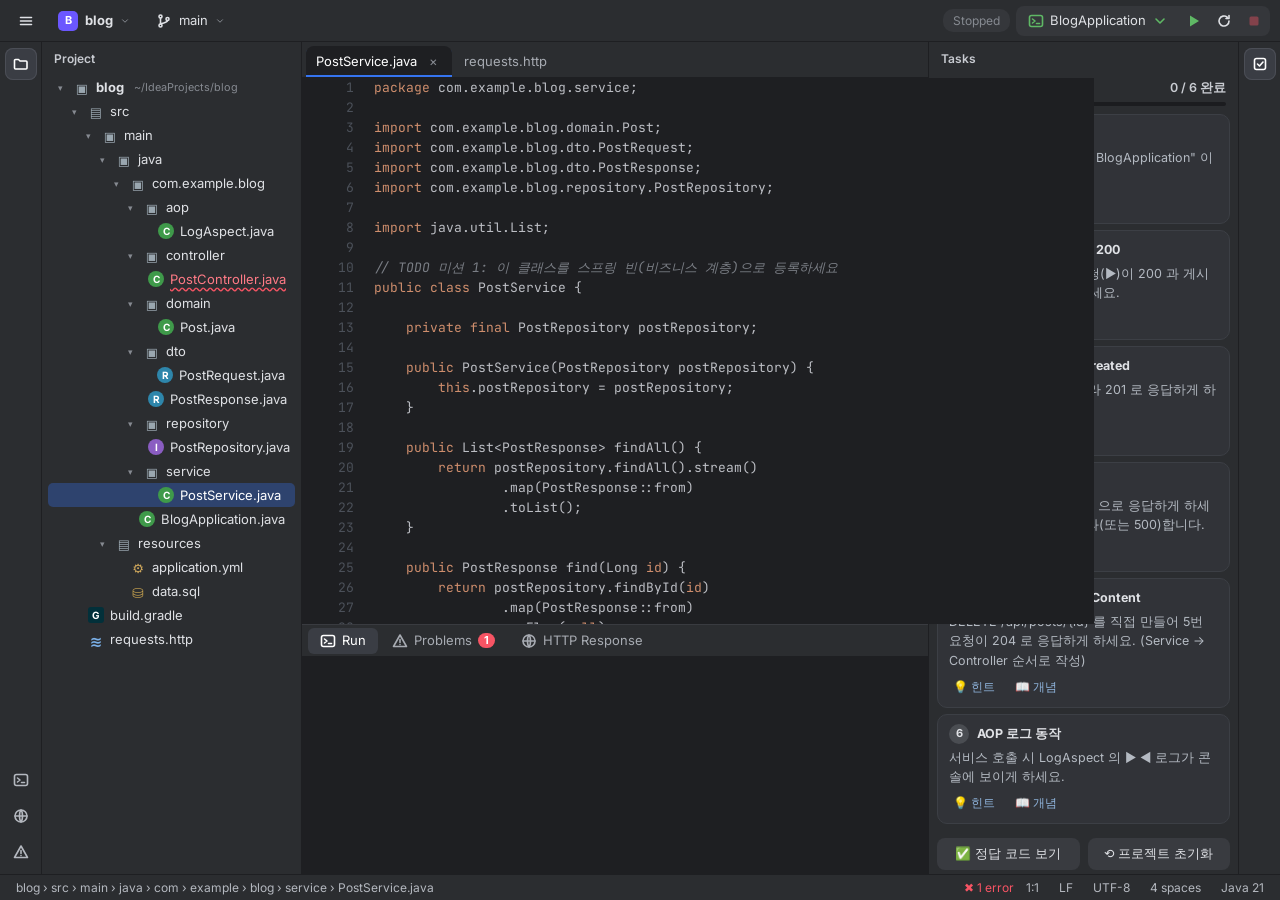
==== commit 36baddf1: "feat(ui): replace the study page with an IntelliJ "New UI" IDE as the main page The IDE becomes the " ====
--- a/site/index.html
+++ b/site/index.html
@@ -3,895 +3,108 @@
 <head>
 <meta charset="utf-8">
 <meta name="viewport" content="width=device-width, initial-scale=1">
-<title>Spring Boot 4 중간고사 올인원</title>
-<meta name="description" content="MVC · IoC/DI · AOP · PSA를 SVG와 단계별 시뮬레이터, 실습, 어노테이션 암기 카드로 정복하는 Spring Boot 4 중간고사 대비 사이트">
-<link rel="icon" href="data:image/svg+xml,%3Csvg xmlns='http://www.w3.org/2000/svg' viewBox='0 0 32 32'%3E%3Ccircle cx='16' cy='16' r='15' fill='%236db33f'/%3E%3Cpath d='M9 21c5 1 11-1 13-9-3 3-8 3-11 4z' fill='%23fff'/%3E%3C/svg%3E">
-<link rel="stylesheet" href="assets/style.css">
+<title>Spring Boot 4 중간고사 — IntelliJ 실습</title>
+<meta name="description" content="IntelliJ 처럼 코드를 직접 작성하고 실행하며 IoC·DI·AOP·PSA·MVC 를 익히는 Spring Boot 4 중간고사 대비 실습 환경 (시뮬레이션)">
+<link rel="icon" href="data:image/svg+xml,%3Csvg xmlns='http://www.w3.org/2000/svg' viewBox='0 0 32 32'%3E%3Crect width='32' height='32' rx='7' fill='%23000'/%3E%3Cpath d='M5 5h14v3H5zM6 24h10v3H6z' fill='%23fff'/%3E%3C/svg%3E">
+<link rel="preconnect" href="https://fonts.googleapis.com"><link rel="preconnect" href="https://fonts.gstatic.com" crossorigin>
+<link rel="stylesheet" href="https://fonts.googleapis.com/css2?family=Inter:wght@400;500;600;700&family=JetBrains+Mono:wght@400;700&display=swap">
+<link rel="stylesheet" href="assets/ide/css/theme.css">
+<link rel="stylesheet" href="assets/ide/css/layout.css">
+<link rel="stylesheet" href="assets/ide/css/editor.css">
+<link rel="stylesheet" href="assets/ide/css/panels.css">
 </head>
 <body>
-
-<!-- 공용 화살표 마커 -->
-<svg class="sr" aria-hidden="true" focusable="false"><defs>
-  <marker id="ar" viewBox="0 0 10 10" refX="9" refY="5" markerWidth="7" markerHeight="7" orient="auto"><path d="M0,0 L10,5 L0,10 z" fill="#8795a6"/></marker>
-  <marker id="arO" viewBox="0 0 10 10" refX="9" refY="5" markerWidth="7" markerHeight="7" orient="auto"><path d="M0,0 L10,5 L0,10 z" fill="#f08c00"/></marker>
-  <marker id="arR" viewBox="0 0 10 10" refX="9" refY="5" markerWidth="7" markerHeight="7" orient="auto"><path d="M0,0 L10,5 L0,10 z" fill="#d64545"/></marker>
+<!-- 아이콘 스프라이트 + 화살표 마커 -->
+<svg width="0" height="0" style="position:absolute" aria-hidden="true"><defs>
+  <symbol id="i-folder" viewBox="0 0 16 16"><path d="M1.5 4.5a1 1 0 0 1 1-1h3l1.5 1.5h6a1 1 0 0 1 1 1v6a1 1 0 0 1-1 1h-10.5a1 1 0 0 1-1-1z"/></symbol>
+  <symbol id="i-run" viewBox="0 0 16 16"><path d="M4 2.5v11l9-5.5z" fill="currentColor" stroke="none"/></symbol>
+  <symbol id="i-stop" viewBox="0 0 16 16"><rect x="3.5" y="3.5" width="9" height="9" rx="1.5" fill="currentColor" stroke="none"/></symbol>
+  <symbol id="i-rerun" viewBox="0 0 16 16"><path d="M13 8a5 5 0 1 1-1.8-3.8M13 2.5v3h-3"/></symbol>
+  <symbol id="i-menu" viewBox="0 0 16 16"><path d="M2.5 4.5h11M2.5 8h11M2.5 11.5h11"/></symbol>
+  <symbol id="i-chev" viewBox="0 0 16 16"><path d="M4 6l4 4 4-4"/></symbol>
+  <symbol id="i-branch" viewBox="0 0 16 16"><circle cx="4.5" cy="3.5" r="1.5"/><circle cx="4.5" cy="12.5" r="1.5"/><circle cx="11.5" cy="6" r="1.5"/><path d="M4.5 5v6M11.5 7.5c0 2-3 2-7 3.5"/></symbol>
+  <symbol id="i-check" viewBox="0 0 16 16"><rect x="2.5" y="2.5" width="11" height="11" rx="2"/><path d="M5.5 8l2 2 3.5-4"/></symbol>
+  <symbol id="i-warn" viewBox="0 0 16 16"><path d="M8 2l6.5 11.5h-13z"/><path d="M8 6.5v3M8 11.5v.1"/></symbol>
+  <symbol id="i-term" viewBox="0 0 16 16"><rect x="1.5" y="2.5" width="13" height="11" rx="2"/><path d="M4.5 6l2.5 2-2.5 2M8.5 10.5h3"/></symbol>
+  <symbol id="i-http" viewBox="0 0 16 16"><circle cx="8" cy="8" r="6"/><path d="M2 8h12M8 2c2 2 2 10 0 12M8 2c-2 2-2 10 0 12"/></symbol>
+  <marker id="ar" viewBox="0 0 10 10" refX="9" refY="5" markerWidth="7" markerHeight="7" orient="auto"><path d="M0,0 L10,5 L0,10 z" fill="#7d8590"/></marker>
+  <marker id="arO" viewBox="0 0 10 10" refX="9" refY="5" markerWidth="7" markerHeight="7" orient="auto"><path d="M0,0 L10,5 L0,10 z" fill="#e0a030"/></marker>
+  <marker id="arR" viewBox="0 0 10 10" refX="9" refY="5" markerWidth="7" markerHeight="7" orient="auto"><path d="M0,0 L10,5 L0,10 z" fill="#d65a5a"/></marker>
 </defs></svg>
 
-<header class="top">
-  <div class="logo">🌱 <b>Spring Boot 4</b> <span>중간고사</span></div>
-  <nav aria-label="섹션 이동">
-    <a href="#overview">개요</a><a href="#boot">부트 4</a><a href="#mvc">MVC</a><a href="#flow">요청 흐름</a>
-    <a href="#ioc">IoC·DI</a><a href="#aop">AOP</a><a href="#psa">PSA</a><a href="#code">실제 코드</a>
-    <a href="#lab">🧪 실습실</a><a href="ide.html" class="ideLink">💻 IntelliJ 실습</a><a href="#annotations">어노테이션 암기</a><a href="#exam">모의고사</a><a href="#cheat">요약표</a>
+<div class="ide">
+  <!-- 메인 툴바 -->
+  <header class="toolbar">
+    <button class="tbtn" title="Main Menu"><svg class="ic"><use href="#i-menu"/></svg></button>
+    <button class="widget" title="Project"><span class="av">B</span><b>blog</b><svg class="ic chev"><use href="#i-chev"/></svg></button>
+    <button class="widget" title="Git Branch"><svg class="ic"><use href="#i-branch"/></svg>main<svg class="ic chev"><use href="#i-chev"/></svg></button>
+    <span class="spacer"></span>
+    <span id="srv" class="off">Stopped</span>
+    <div class="runwidget">
+      <span class="cfg"><svg class="ic"><use href="#i-term"/></svg>BlogApplication<svg class="ic chev"><use href="#i-chev"/></svg></span>
+      <button class="rbtn run" id="btn-run" title="Run 'BlogApplication' (Shift+F10)"><svg class="ic"><use href="#i-run"/></svg></button>
+      <button class="rbtn" id="btn-rerun" title="Rerun"><svg class="ic"><use href="#i-rerun"/></svg></button>
+      <button class="rbtn stop" id="btn-stop" title="Stop (Ctrl+F2)" disabled><svg class="ic"><use href="#i-stop"/></svg></button>
+    </div>
+  </header>
+
+  <!-- 좌측 스트립 -->
+  <nav class="stripe" id="ls" aria-label="도구창">
+    <button class="sb on" id="sb-project" title="Project"><svg class="ic"><use href="#i-folder"/></svg></button>
+    <span class="sp"></span>
+    <button class="sb" data-console="run" title="Run"><svg class="ic"><use href="#i-term"/></svg></button>
+    <button class="sb" data-console="http" title="HTTP Response"><svg class="ic"><use href="#i-http"/></svg></button>
+    <button class="sb" data-console="problems" title="Problems"><svg class="ic"><use href="#i-warn"/></svg></button>
   </nav>
-  <button id="theme" type="button" aria-label="테마 전환">🌓</button>
-</header>
 
-<main>
-<!-- ═══════════════ 개요 ═══════════════ -->
-<section id="overview" class="hero">
-  <h1>Spring Boot 4 <em>중간고사</em><br>그림 · 흐름 · 실습으로 끝내기</h1>
-  <p class="lead">MVC → IoC/DI → AOP → PSA 순서로, 개념 → SVG 그림 → 단계별 시뮬레이터 → 실제 코드 → <b>직접 해보는 실습</b> → 암기 순서로 구성했습니다. 버튼을 눌러가며 흐름을 직접 따라가 보세요.</p>
-  <div class="stats">
-    <div class="stat"><small>외운 어노테이션</small><b id="st-known">0 / 0</b><div class="bar"><div id="st-bar" style="width:0"></div></div></div>
-    <div class="stat"><small>오답노트</small><b id="st-wrong">0</b> 문항</div>
-    <div class="stat"><small>진행도 저장</small><button type="button" class="chip ghost" id="reset-known">초기화</button><br><small>브라우저(localStorage)에 자동 저장</small></div>
-  </div>
-  <div class="roadmap">
-    <a href="#boot"><b>1. 스프링 부트 4</b><span>자동 설정 · 시작 흐름 · 4.0 변경점</span></a>
-    <a href="#mvc"><b>2. MVC 패턴</b><span>Model·View·Controller · REST vs 뷰</span></a>
-    <a href="#flow"><b>3. 요청 흐름</b><span>DispatcherServlet 10단계 시뮬레이터</span></a>
-    <a href="#ioc"><b>4. IoC / DI</b><span>컨테이너 · 주입 방식 · 빈 생명주기</span></a>
-    <a href="#aop"><b>5. AOP</b><span>프록시 · 어드바이스 순서 · 자기호출</span></a>
-    <a href="#psa"><b>6. PSA</b><span>@Transactional · 캐시 · 구현체 교체</span></a>
-    <a href="#code"><b>7. 실제 코드</b><span>블로그 CRUD 전 계층 + 흐름 추적</span></a>
-    <a href="#lab"><b>8. 🧪 실습실</b><span>빈칸 코딩 · 요청 시뮬 · 디버깅 · AOP</span></a>
-    <a href="#annotations"><b>9. 어노테이션 암기</b><span>카드 · 객관식 · 빈칸 입력 · 목록</span></a>
-    <a href="#exam"><b>10. 모의고사</b><span>오답노트 자동 저장</span></a>
-  </div>
-</section>
+  <aside class="tw" id="ltw"><div class="twh"><span id="ltw-title">Project</span></div><div class="twb" id="tree"></div></aside>
 
-<!-- ═══════════════ 부트 ═══════════════ -->
-<section id="boot">
-  <h2>1. 스프링 부트와 4.0 핵심</h2>
-  <div class="card">
-    <h3 style="margin-top:0">스프링 vs 스프링 부트</h3>
-    <p><b>Spring Framework</b>는 IoC/DI · AOP · MVC · 트랜잭션 같은 <b>핵심 기능</b>이고, <b>Spring Boot</b>는 그것을 <b>설정 없이 바로 쓰게</b> 해 주는 도구입니다. 핵심 3요소: <span class="pill">Starter</span> 의존성 묶음, <span class="pill">AutoConfiguration</span> 자동 설정, <span class="pill">Embedded Server</span> 내장 Tomcat.</p>
+  <main class="center" id="center">
+    <div id="tabs"></div>
+    <div id="editor"></div>
+    <section id="console"></section>
+  </main>
 
-    <h3>@SpringBootApplication 은 3개의 합성</h3>
-    <div class="diawrap"><svg class="dia" viewBox="0 0 640 210" role="img" aria-label="@SpringBootApplication 구성" style="min-width:520px;max-width:720px;margin:auto">
-      <rect class="box sp" x="8" y="8" width="624" height="194" rx="16"/>
-      <text class="t" x="320" y="34" style="font-size:16px">@SpringBootApplication</text>
-      <g><rect class="box bl" x="28" y="54" width="190" height="132" rx="12"/><text class="t2" x="123" y="82">@Configuration</text>
-        <text class="s" x="123" y="106">이 클래스는 설정 클래스</text><text class="s" x="123" y="126">@Bean 메서드로 빈 정의</text><text class="s" x="123" y="146">(CGLIB 프록시로 싱글톤 보장)</text></g>
-      <g><rect class="box or" x="225" y="54" width="190" height="132" rx="12"/><text class="t2" x="320" y="82">@EnableAutoConfiguration</text>
-        <text class="s" x="320" y="106">클래스패스를 보고</text><text class="s" x="320" y="126">필요한 빈을 자동 등록</text><text class="s" x="320" y="146">@ConditionalOn… 조건 평가</text></g>
-      <g><rect class="box pu" x="422" y="54" width="190" height="132" rx="12"/><text class="t2" x="517" y="82">@ComponentScan</text>
-        <text class="s" x="517" y="106">현재 패키지 + 하위에서</text><text class="s" x="517" y="126">@Component 계열을 찾아</text><text class="s" x="517" y="146">빈으로 등록</text></g>
-    </svg></div>
+  <aside class="tw" id="rtw"><div class="twh"><span>Tasks</span></div><div class="twb" id="missions"></div></aside>
 
-    <h3>애플리케이션 시작 흐름 (단계별로 눌러보기)</h3>
-    <div class="stepper" data-stepper="boot">
-      <div class="diawrap"><svg class="dia" viewBox="0 0 940 190" role="img" aria-label="스프링 부트 시작 흐름">
-        <g class="sn" id="s1"><rect class="box bl" x="10" y="45" width="130" height="80" rx="12"/><text class="t2" x="75" y="80">① main()</text><text class="s" x="75" y="102">진입점</text></g>
-        <g class="sn" id="b1"><path class="edge" d="M140,85 L165,85"/></g>
-        <g class="sn" id="s2"><rect class="box sp" x="165" y="45" width="130" height="80" rx="12"/><text class="t2" x="230" y="80">② run()</text><text class="s" x="230" y="102">SpringApplication</text></g>
-        <g class="sn" id="b2"><path class="edge" d="M295,85 L320,85"/></g>
-        <g class="sn" id="s3"><rect class="box sp" x="320" y="45" width="130" height="80" rx="12"/><text class="t2" x="385" y="80">③ Context 생성</text><text class="s" x="385" y="102">ApplicationContext</text></g>
-        <g class="sn" id="b3"><path class="edge" d="M450,85 L475,85"/></g>
-        <g class="sn" id="s4"><rect class="box pu" x="475" y="45" width="130" height="80" rx="12"/><text class="t2" x="540" y="80">④ 컴포넌트 스캔</text><text class="s" x="540" y="102">@Component → 빈</text></g>
-        <g class="sn" id="b4"><path class="edge" d="M605,85 L630,85"/></g>
-        <g class="sn" id="s5"><rect class="box or" x="630" y="45" width="130" height="80" rx="12"/><text class="t2" x="695" y="80">⑤ 자동 설정</text><text class="s" x="695" y="102">AutoConfiguration</text></g>
-        <g class="sn" id="b5"><path class="edge" d="M760,85 L785,85"/></g>
-        <g class="sn" id="s6"><rect class="box rd" x="785" y="45" width="130" height="80" rx="12"/><text class="t2" x="850" y="80">⑥ 내장 Tomcat</text><text class="s" x="850" y="102">8080 리스닝</text></g>
-        <text class="m" x="470" y="165">Started BlogApplication in 2.1 seconds  ✔</text>
-      </svg></div>
-    </div>
+  <!-- 우측 스트립 -->
+  <nav class="stripe" id="rs" aria-label="도구창(오른쪽)">
+    <button class="sb on" id="sb-tasks" title="Tasks"><svg class="ic"><use href="#i-check"/></svg></button>
+  </nav>
 
-    <h3>자동 설정이 동작하는 원리</h3>
-    <script type="text/plain" class="code" data-title="AutoConfiguration 의 모양 (개념 예시)">
-@AutoConfiguration
-@ConditionalOnClass(DataSource.class)           // 라이브러리가 클래스패스에 있을 때만
-class DataSourceAutoConfiguration {
+  <footer class="status"><span class="sw" id="st-file"></span><span class="sp"></span><span class="sw" id="st-prob">✔ No problems</span><span class="sw" id="st-pos">1:1</span><span class="sw">LF</span><span class="sw">UTF-8</span><span class="sw">4 spaces</span><span class="sw">Java 21</span></footer>
+</div>
+<div id="toast" role="status"></div>
+<div id="modal" hidden><div class="mbox"><div class="mtitle">정답 코드</div><div class="mbody"></div></div></div>
 
-  @Bean
-  @ConditionalOnMissingBean                      // 사용자가 직접 만들지 않았을 때만 (사용자 우선)
-  DataSource dataSource(DataSourceProperties p) { ... }
-}
-</script>
-    <div class="callout"><b>암기</b> “클래스패스에 있으면(@ConditionalOnClass) + 내가 안 만들었으면(@ConditionalOnMissingBean) 자동 등록”.</div>
-  </div>
-
-  <div class="card">
-    <h3 style="margin-top:0">Spring Boot 4 (Spring Framework 7) 변경점 요약 <span class="tag">출제 가능성↑</span></h3>
-    <div class="tablewrap"><table>
-      <thead><tr><th>항목</th><th>Boot 3 (Framework 6)</th><th>Boot 4 (Framework 7)</th></tr></thead>
-      <tbody>
-        <tr><td>기반</td><td>Spring Framework 6.x</td><td><b>Spring Framework 7</b>, Jakarta EE 11 (Servlet 6.1, Tomcat 11, Hibernate 7)</td></tr>
-        <tr><td>Java</td><td>17+</td><td>17+ 기준 유지 (최신 LTS 권장, Java 25 지원)</td></tr>
-        <tr><td>모듈 구조</td><td>거대한 spring-boot-autoconfigure</td><td><b>모듈화</b>: 기술별로 작은 모듈·전용 스타터로 분리</td></tr>
-        <tr><td>웹 스타터</td><td><code>spring-boot-starter-web</code></td><td><code>spring-boot-starter-webmvc</code> (테스트: <code>…-webmvc-test</code>)</td></tr>
-        <tr><td>AOP 스타터</td><td><code>spring-boot-starter-aop</code></td><td><code>spring-boot-starter-aspectj</code></td></tr>
-        <tr><td>JSON</td><td>Jackson 2</td><td><b>Jackson 3</b> 기본 (패키지 <code>tools.jackson</code>)</td></tr>
-        <tr><td>테스트 목</td><td><code>@MockBean</code>, <code>@SpyBean</code></td><td>제거 → <b><code>@MockitoBean</code>, <code>@MockitoSpyBean</code></b></td></tr>
-        <tr><td>널 안정성</td><td>자체 @Nullable</td><td><b>JSpecify</b> 어노테이션 채택</td></tr>
-        <tr><td>API 버전 관리</td><td>직접 구현</td><td>매핑에서 <code>version</code> 속성으로 지원</td></tr>
-        <tr><td>HTTP 클라이언트</td><td>RestTemplate / RestClient</td><td>RestClient + <b>HTTP Service Client</b>(<code>@HttpExchange</code>, <code>@ImportHttpServices</code>) 강화, RestTemplate 는 단계적 폐지 방향</td></tr>
-        <tr><td>복원력</td><td>Spring Retry 별도</td><td><code>@Retryable</code>, <code>@ConcurrencyLimit</code> 코어 포함</td></tr>
-        <tr><td>제거</td><td>Undertow 등</td><td>Servlet 6.1 비호환 Undertow 지원 제외 → Tomcat(기본)/Jetty</td></tr>
-      </tbody></table></div>
-    <div class="callout warn"><b>주의</b> 세부 항목(스타터 이름 등)은 릴리스 마이너 버전에 따라 달라질 수 있으니, <b>강의 자료에 나온 표현을 우선</b>하고 이 표는 흐름 파악용으로 보세요.</div>
-  </div>
-</section>
-
-<!-- ═══════════════ MVC ═══════════════ -->
-<section id="mvc">
-  <h2>2. MVC 패턴</h2>
-  <div class="card">
-    <p><b>MVC</b>는 애플리케이션을 <b>Model(데이터·비즈니스) / View(화면) / Controller(요청 제어)</b>로 나누어 역할을 분리하는 설계 패턴입니다. 화면을 바꿔도 로직을 건드리지 않고, 로직을 바꿔도 화면을 건드리지 않게 하려는 것이 목적입니다.</p>
-    <div class="diawrap"><svg class="dia" viewBox="0 0 940 340" role="img" aria-label="MVC 패턴 개념도">
-      <g><rect class="box bl" x="20" y="130" width="130" height="80" rx="12"/><text class="t" x="85" y="165">사용자</text><text class="s" x="85" y="187">브라우저 / 앱</text></g>
-      <g><rect class="box sp" x="330" y="20" width="220" height="90" rx="12"/><text class="t" x="440" y="55">Controller</text><text class="s" x="440" y="77">요청 받기 · 검증 · 흐름 제어</text><text class="s" x="440" y="95">@Controller / @RestController</text></g>
-      <g><rect class="box or" x="700" y="120" width="220" height="100" rx="12"/><text class="t" x="810" y="155">Model</text><text class="s" x="810" y="177">데이터 · 비즈니스 로직</text><text class="s" x="810" y="195">Entity · DTO · Service · Repository</text></g>
-      <g><rect class="box pu" x="330" y="240" width="220" height="80" rx="12"/><text class="t" x="440" y="272">View</text><text class="s" x="440" y="294">화면 표현 (Thymeleaf HTML / JSON)</text></g>
-      <path class="edge" d="M150,150 L330,75"/><circle class="badge" cx="235" cy="108" r="11"/><text class="bt" x="235" y="112">1</text><text class="s r" x="245" y="86" style="text-anchor:end">요청</text>
-      <path class="edge" d="M550,50 L735,120"/><circle class="badge" cx="650" cy="82" r="11"/><text class="bt" x="650" y="86">2</text><text class="s" x="690" y="64">처리 요청</text>
-      <path class="edge back" d="M700,185 L520,110"/><circle class="badge" cx="610" cy="148" r="11"/><text class="bt" x="610" y="152">3</text><text class="s" x="650" y="205">결과 데이터</text>
-      <path class="edge" d="M440,110 L440,240"/><circle class="badge" cx="440" cy="175" r="11"/><text class="bt" x="440" y="179">4</text><text class="s l" x="456" y="172">뷰 선택 + 모델 전달</text>
-      <path class="edge" d="M330,285 C220,285 120,270 100,212"/><circle class="badge" cx="170" cy="272" r="11"/><text class="bt" x="170" y="276">5</text><text class="s" x="230" y="318">응답 (HTML / JSON)</text>
-    </svg></div>
-    <div class="grid2">
-      <div><h4>역할 분담</h4><ul>
-        <li><b>Model</b> — 상태·규칙. 화면을 모릅니다.</li>
-        <li><b>View</b> — 모델을 보여주기만. 로직 금지.</li>
-        <li><b>Controller</b> — 입력 해석 → 모델 호출 → 뷰 선택. 얇게 유지!</li></ul></div>
-      <div><h4>Spring MVC 는 “Model 2 + Front Controller”</h4><ul>
-        <li>모든 요청이 <b>DispatcherServlet 한 곳</b>으로 들어옴 (Front Controller)</li>
-        <li>공통 처리(인코딩, 예외, 인터셉터)를 한곳에서 처리</li>
-        <li>컨트롤러는 서블릿을 직접 상속하지 않고 <b>POJO + 어노테이션</b></li></ul></div>
-    </div>
-  </div>
-
-  <div class="card">
-    <h3 style="margin-top:0">응답 방식 갈림길 : 뷰 렌더링 vs JSON</h3>
-    <div class="diawrap"><svg class="dia" viewBox="0 0 940 250" role="img" aria-label="컨트롤러 반환값 처리 분기">
-      <g><rect class="box sp" x="10" y="95" width="160" height="60" rx="12"/><text class="t" x="90" y="122">Controller</text><text class="s" x="90" y="142">메서드 반환값</text></g>
-      <path class="edge" d="M170,125 L240,125"/>
-      <g><path class="box or" d="M240,125 L350,70 L460,125 L350,180 Z"/><text class="t2" x="350" y="120">@ResponseBody</text><text class="t2" x="350" y="138">/ @RestController?</text></g>
-      <path class="edge" d="M350,70 L350,40 L560,40"/><text class="s grn" x="440" y="32" style="font-weight:700">YES</text>
-      <path class="edge" d="M350,180 L350,210 L560,210"/><text class="s red" x="440" y="228" style="font-weight:700">NO</text>
-      <g><rect class="box sp" x="560" y="12" width="190" height="56" rx="12"/><text class="t2" x="655" y="38">HttpMessageConverter</text><text class="s" x="655" y="56">객체 → JSON (Jackson)</text></g>
-      <path class="edge" d="M750,40 L800,40"/>
-      <g><rect class="box bl" x="800" y="12" width="130" height="56" rx="12"/><text class="t2" x="865" y="38">JSON 응답</text><text class="s" x="865" y="56">{"id":1,…}</text></g>
-      <g><rect class="box pu" x="560" y="182" width="190" height="56" rx="12"/><text class="t2" x="655" y="208">ViewResolver</text><text class="s" x="655" y="226">뷰 이름 → 템플릿 탐색</text></g>
-      <path class="edge" d="M750,210 L800,210"/>
-      <g><rect class="box bl" x="800" y="182" width="130" height="56" rx="12"/><text class="t2" x="865" y="208">HTML 응답</text><text class="s" x="865" y="226">Thymeleaf 렌더링</text></g>
-    </svg></div>
-    <div class="grid2">
-      <script type="text/plain" class="code" data-title="@Controller → 뷰 이름 반환">
-@Controller
-class PageController {
-  @GetMapping("/posts/{id}")
-  String detail(@PathVariable Long id, Model model) {
-    model.addAttribute("post", service.find(id));
-    return "posts/detail";   // templates/posts/detail.html
-  }
-}
-</script>
-      <script type="text/plain" class="code" data-title="@RestController → JSON 반환">
-@RestController
-@RequestMapping("/api/posts")
-class PostApi {
-  @GetMapping("/{id}")
-  PostResponse detail(@PathVariable Long id) {
-    return service.find(id);   // → JSON
-  }
-}
-</script>
-    </div>
-    <h3>요청 값 받는 3가지 (자주 나오는 비교)</h3>
-    <div class="tablewrap"><table><thead><tr><th>어노테이션</th><th>값의 위치</th><th>예</th><th>변환 주체</th></tr></thead><tbody>
-      <tr><td><code>@PathVariable</code></td><td>URL 경로</td><td><code>/posts/<b>1</b></code></td><td>타입 변환</td></tr>
-      <tr><td><code>@RequestParam</code></td><td>쿼리스트링 / 폼</td><td><code>/posts?page=<b>2</b></code></td><td>타입 변환</td></tr>
-      <tr><td><code>@RequestBody</code></td><td>HTTP 본문(JSON)</td><td><code>{"title":"…"}</code></td><td>HttpMessageConverter</td></tr>
-      <tr><td><code>@ModelAttribute</code></td><td>폼 필드 → 객체</td><td><code>title=a&amp;content=b</code></td><td>데이터 바인더</td></tr></tbody></table></div>
-  </div>
-</section>
-
-<!-- ═══════════════ 흐름 ═══════════════ -->
-<section id="flow">
-  <h2>3. 요청 흐름 : DispatcherServlet 따라가기</h2>
-  <div class="card">
-    <p><b>다음 ▶</b>을 눌러 한 단계씩 진행해 보세요. 그림에서 주황색으로 켜진 부분이 현재 단계이고, 아래에 설명과 <b>그 단계의 실제 코드</b>가 나옵니다. (점선 = 응답 방향)</p>
-    <div class="stepper" data-stepper="mvc">
-      <div class="diawrap"><svg class="dia" viewBox="0 0 940 400" role="img" aria-label="Spring MVC 요청 처리 흐름">
-        <rect class="lane" x="190" y="0" width="745" height="165" rx="14"/>
-        <text class="lane-t" x="925" y="156" style="text-anchor:end">Spring MVC 프레임워크 (내부 컴포넌트)</text>
-        <rect class="lane2" x="190" y="235" width="745" height="152" rx="14"/>
-        <text class="lane-t" x="925" y="376" style="text-anchor:end">개발자가 작성하는 코드</text>
-
-        <g class="sn" id="n-client"><rect class="box bl" x="20" y="60" width="120" height="80" rx="10"/><text class="t" x="80" y="92">Client</text><text class="s" x="80" y="112">브라우저 / 앱</text></g>
-        <g class="sn" id="n-ds"><rect class="box sp" x="210" y="40" width="170" height="100" rx="12"/><text class="t" x="295" y="84">DispatcherServlet</text><text class="s" x="295" y="104">Front Controller</text></g>
-        <g class="sn" id="n-hm"><rect class="box" x="470" y="30" width="150" height="45" rx="10"/><text class="t2" x="545" y="50">HandlerMapping</text><text class="s" x="545" y="66">URL → 핸들러 탐색</text></g>
-        <g class="sn" id="n-ha"><rect class="box" x="470" y="105" width="150" height="45" rx="10"/><text class="t2" x="545" y="125">HandlerAdapter</text><text class="s" x="545" y="141">핸들러 실행</text></g>
-        <g class="sn" id="n-vr"><rect class="box pu" x="700" y="60" width="210" height="60" rx="10"/><text class="t2" x="805" y="86">ViewResolver / Converter</text><text class="s" x="805" y="106">HTML 렌더링 or JSON 변환</text></g>
-        <g class="sn" id="n-ctrl"><rect class="box sp" x="210" y="280" width="150" height="60" rx="10"/><text class="t" x="285" y="306">Controller</text><text class="s" x="285" y="326">@RestController</text></g>
-        <g class="sn" id="n-svc"><rect class="box sp" x="430" y="280" width="130" height="60" rx="10"/><text class="t" x="495" y="306">Service</text><text class="s" x="495" y="326">@Service · @Tx</text></g>
-        <g class="sn" id="n-repo"><rect class="box sp" x="620" y="280" width="140" height="60" rx="10"/><text class="t" x="690" y="306">Repository</text><text class="s" x="690" y="326">JpaRepository</text></g>
-        <g class="sn" id="n-db"><path class="box or" d="M820,288 a50,10 0 0 1 100,0 v50 a50,10 0 0 1 -100,0 z"/><ellipse class="box or" cx="870" cy="288" rx="50" ry="10"/><text class="t" x="870" y="318">DB</text></g>
-
-        <g class="sn" id="e1"><path class="edge" d="M140,80 L210,80"/><circle class="badge" cx="175" cy="80" r="11"/><text class="bt" x="175" y="84">1</text></g>
-        <g class="sn" id="e10"><path class="edge back" d="M210,112 L140,112"/><circle class="badge" cx="175" cy="112" r="11"/><text class="bt" x="175" y="116">10</text></g>
-        <g class="sn" id="e2"><path class="edge" d="M380,65 L470,52"/><circle class="badge" cx="425" cy="58" r="11"/><text class="bt" x="425" y="62">2</text></g>
-        <g class="sn" id="e3"><path class="edge" d="M380,115 L470,127"/><circle class="badge" cx="425" cy="121" r="11"/><text class="bt" x="425" y="125">3</text></g>
-        <g class="sn" id="e4"><path class="edge" d="M545,150 L545,210 L335,210 L335,280"/><circle class="badge" cx="440" cy="210" r="11"/><text class="bt" x="440" y="214">4</text></g>
-        <g class="sn" id="e8"><path class="edge back" d="M235,280 L235,140"/><circle class="badge" cx="235" cy="210" r="11"/><text class="bt" x="235" y="214">8</text></g>
-        <g class="sn" id="e9"><path class="edge" d="M295,40 L295,15 L805,15 L805,60"/><circle class="badge" cx="550" cy="15" r="11"/><text class="bt" x="550" y="19">9</text></g>
-        <g class="sn" id="e5"><path class="edge" d="M360,310 L430,310"/><circle class="badge" cx="395" cy="310" r="11"/><text class="bt" x="395" y="314">5</text></g>
-        <g class="sn" id="e6"><path class="edge" d="M560,310 L620,310"/><circle class="badge" cx="590" cy="310" r="11"/><text class="bt" x="590" y="314">6</text></g>
-        <g class="sn" id="e7"><path class="edge" d="M760,310 L820,310"/><circle class="badge" cx="790" cy="310" r="11"/><text class="bt" x="790" y="314">7</text></g>
-      </svg></div>
-    </div>
-    <div class="callout"><b>한 줄 암기</b> 요청 → <b>DispatcherServlet</b> → <b>HandlerMapping</b>(누가?) → <b>HandlerAdapter</b>(실행) → <b>Controller → Service → Repository → DB</b> → 반환 → <b>ViewResolver / MessageConverter</b> → 응답</div>
-  </div>
-</section>
-
-<!-- ═══════════════ IoC / DI ═══════════════ -->
-<section id="ioc">
-  <h2>4. IoC · DI (제어의 역전 · 의존성 주입)</h2>
-  <div class="card">
-    <div class="grid2">
-      <div><h4>IoC (Inversion of Control)</h4><p><b>객체 생성과 연결의 제어권</b>이 개발자 코드에서 <b>컨테이너</b>로 넘어간 것. 우리는 “무엇이 필요한지”만 선언하고, 컨테이너가 만들고 관리합니다.</p></div>
-      <div><h4>DI (Dependency Injection)</h4><p>IoC 를 구현하는 <b>방법</b>. 필요한 의존 객체를 <b>외부(컨테이너)에서 넣어주는 것</b> (생성자 / 세터 / 필드).</p></div>
-    </div>
-    <div class="diawrap"><svg class="dia" viewBox="0 0 940 300" role="img" aria-label="전통 방식과 IoC 비교">
-      <rect class="box dash" x="10" y="10" width="445" height="280" rx="14"/>
-      <text class="t" x="232" y="36">❌ 전통 방식 : 내가 직접 new</text>
-      <g><rect class="box rd" x="150" y="55" width="160" height="50" rx="10"/><text class="t2" x="230" y="86">PostController</text></g>
-      <path class="edge bad" d="M230,105 L230,140"/><text class="m red" x="242" y="127" style="text-anchor:start">new PostService()</text>
-      <g><rect class="box rd" x="150" y="140" width="160" height="50" rx="10"/><text class="t2" x="230" y="171">PostService</text></g>
-      <path class="edge bad" d="M230,190 L230,225"/><text class="m red" x="242" y="212" style="text-anchor:start">new PostRepository()</text>
-      <g><rect class="box rd" x="150" y="225" width="160" height="45" rx="10"/><text class="t2" x="230" y="253">PostRepository</text></g>
-      <text class="s" x="232" y="285">강결합 · 교체/테스트 어려움 · 생성 책임이 흩어짐</text>
-
-      <rect class="box dash" x="485" y="10" width="445" height="280" rx="14"/>
-      <text class="t" x="707" y="36">✅ IoC : 컨테이너가 생성하고 주입</text>
-      <rect class="box sp" x="505" y="48" width="405" height="205" rx="16"/>
-      <text class="t2" x="707" y="72">ApplicationContext (IoC 컨테이너)</text>
-      <g><rect class="box bl" x="520" y="95" width="100" height="50" rx="10"/><text class="t2" x="570" y="125">Controller</text></g>
-      <g><rect class="box bl" x="660" y="95" width="100" height="50" rx="10"/><text class="t2" x="710" y="125">Service</text></g>
-      <g><rect class="box bl" x="800" y="95" width="100" height="50" rx="10"/><text class="t2" x="850" y="125">Repository</text></g>
-      <path class="edge" d="M620,120 L660,120"/><path class="edge" d="M760,120 L800,120"/>
-      <text class="s" x="640" y="112">주입</text><text class="s" x="780" y="112">주입</text>
-      <rect class="box or" x="520" y="170" width="380" height="36" rx="8"/><text class="s" x="710" y="193" style="fill:var(--text)">싱글톤 저장소 : Map&lt;빈 이름, 객체&gt; (한 번 만들어 재사용)</text>
-      <text class="s" x="707" y="233">설정 메타데이터 : @Component 스캔 · @Bean · 자동 설정</text>
-      <text class="s" x="707" y="278">개발자는 "무엇이 필요한가"만 선언 → 느슨한 결합</text>
-    </svg></div>
-
-    <h3>주입 방식 3가지 비교</h3>
-    <div class="codetabs">
-      <script type="text/plain" data-title="① 생성자 주입 (권장)" data-note="<b>final</b> 필드로 불변성 보장 · 필수 의존성 누락 시 시작 단계에서 실패 · 순환참조 조기 발견 · <code>new</code> 로 테스트 쉬움 · 생성자가 1개면 <code>@Autowired</code> 생략 가능">
-@Service
-public class PostService {
-  private final PostRepository repo;          // final → 불변
-
-  public PostService(PostRepository repo) {   // @Autowired 생략 가능
-    this.repo = repo;
-  }
-}
-
-// Lombok 으로 간결하게
-@Service
-@RequiredArgsConstructor
-public class PostService2 {
-  private final PostRepository repo;
-}
-</script>
-      <script type="text/plain" data-title="② 세터 주입" data-note="선택적/변경 가능한 의존성에 사용. 필드가 final 이 될 수 없고 누락돼도 객체가 만들어질 수 있음">
-@Service
-public class PostService {
-  private PostRepository repo;
-
-  @Autowired
-  public void setRepo(PostRepository repo) {
-    this.repo = repo;
-  }
-}
-</script>
-      <script type="text/plain" data-title="③ 필드 주입 (비권장)" data-note="코드는 짧지만 <b>컨테이너 없이는 주입 불가</b> → 단위 테스트 어려움, final 불가, 의존성이 숨겨져 순환참조를 알아채기 어려움">
-@Service
-public class PostService {
-  @Autowired
-  private PostRepository repo;   // 리플렉션으로 주입
-}
-</script>
-    </div>
-
-    <h3>빈이 여러 개일 때</h3>
-    <div class="codetabs">
-      <script type="text/plain" data-title="@Primary" data-note="기본으로 쓸 후보를 지정">
-@Primary
-@Component
-class KakaoPay implements Pay { }
-
-@Component
-class NaverPay implements Pay { }
-</script>
-      <script type="text/plain" data-title="@Qualifier" data-note="사용하는 쪽에서 이름으로 지정 (@Primary 보다 우선)">
-@Service
-class OrderService {
-  OrderService(@Qualifier("naverPay") Pay pay) { ... }
-}
-</script>
-      <script type="text/plain" data-title="List / Map 주입" data-note="같은 타입을 모두 주입받아 전략 패턴에 활용">
-@Service
-class PayRouter {
-  PayRouter(List<Pay> pays, Map<String, Pay> payMap) { ... }
-}
-</script>
-    </div>
-
-    <h3>빈 생명주기 (단계별로 눌러보기)</h3>
-    <div class="stepper" data-stepper="life">
-      <div class="diawrap"><svg class="dia" viewBox="0 0 940 190" role="img" aria-label="빈 생명주기">
-        <g class="sn" id="l1"><rect class="box bl" x="6" y="30" width="118" height="80" rx="10"/><text class="t2" x="65" y="64">컨테이너 시작</text><text class="s" x="65" y="86">refresh()</text></g>
-        <g class="sn" id="lb1"><path class="edge" d="M124,70 L141,70"/></g>
-        <g class="sn" id="l2"><rect class="box sp" x="141" y="30" width="118" height="80" rx="10"/><text class="t2" x="200" y="64">빈 정의 로딩</text><text class="s" x="200" y="86">@Component 스캔</text></g>
-        <g class="sn" id="lb2"><path class="edge" d="M259,70 L276,70"/></g>
-        <g class="sn" id="l3"><rect class="box sp" x="276" y="30" width="118" height="80" rx="10"/><text class="t2" x="335" y="64">인스턴스화</text><text class="s" x="335" y="86">생성자 호출</text></g>
-        <g class="sn" id="lb3"><path class="edge" d="M394,70 L411,70"/></g>
-        <g class="sn" id="l4"><rect class="box sp" x="411" y="30" width="118" height="80" rx="10"/><text class="t2" x="470" y="64">의존성 주입</text><text class="s" x="470" y="86">세터 / 필드</text></g>
-        <g class="sn" id="lb4"><path class="edge" d="M529,70 L546,70"/></g>
-        <g class="sn" id="l5"><rect class="box or" x="546" y="30" width="118" height="80" rx="10"/><text class="t2" x="605" y="64">초기화</text><text class="s" x="605" y="86">@PostConstruct</text></g>
-        <g class="sn" id="lb5"><path class="edge" d="M664,70 L681,70"/></g>
-        <g class="sn" id="l6"><rect class="box sp" x="681" y="30" width="118" height="80" rx="10"/><text class="t2" x="740" y="64">사용 (Ready)</text><text class="s" x="740" y="86">싱글톤 재사용</text></g>
-        <g class="sn" id="lb6"><path class="edge" d="M799,70 L816,70"/></g>
-        <g class="sn" id="l7"><rect class="box rd" x="816" y="30" width="118" height="80" rx="10"/><text class="t2" x="875" y="64">소멸</text><text class="s" x="875" y="86">@PreDestroy</text></g>
-        <g class="sn" id="l-note"><rect class="box pu" x="440" y="130" width="330" height="44" rx="10"/><text class="t2" x="605" y="150">BeanPostProcessor</text><text class="s" x="605" y="167">여기서 원본 빈 → AOP 프록시로 교체!</text></g>
-      </svg></div>
-    </div>
-
-    <h3>스코프</h3>
-    <div class="tablewrap"><table><thead><tr><th>스코프</th><th>의미</th><th>비고</th></tr></thead><tbody>
-      <tr><td><code>singleton</code></td><td>컨테이너당 1개 (기본값)</td><td>상태(필드)를 두면 동시성 문제 → <b>무상태</b>로 설계</td></tr>
-      <tr><td><code>prototype</code></td><td>요청할 때마다 새로 생성</td><td>소멸은 컨테이너가 관리하지 않음 (@PreDestroy 호출 X)</td></tr>
-      <tr><td><code>request</code> / <code>session</code></td><td>HTTP 요청 / 세션당 1개</td><td>웹 환경 전용</td></tr></tbody></table></div>
-  </div>
-</section>
-
-<!-- ═══════════════ AOP ═══════════════ -->
-<section id="aop">
-  <h2>5. AOP (관점 지향 프로그래밍)</h2>
-  <div class="card">
-    <p>로그·트랜잭션·보안·시간 측정처럼 <b>여러 곳에 반복되는 횡단 관심사</b>를 핵심 로직에서 분리해 한곳(Aspect)에서 관리합니다. Spring AOP 는 대상 객체를 <b>프록시</b>로 감싸 <b>메서드 실행</b> 시점에 부가 기능을 끼워 넣습니다.</p>
-
-    <h3>용어 한 장 정리</h3>
-    <div class="diawrap"><svg class="dia" viewBox="0 0 940 290" role="img" aria-label="AOP 용어 관계도">
-      <rect class="box pu" x="10" y="10" width="360" height="270" rx="14"/>
-      <text class="t" x="190" y="36">Aspect (횡단 관심사 모듈)</text>
-      <g><rect class="box" x="30" y="55" width="320" height="95" rx="10"/><text class="t2" x="190" y="78">Pointcut — 어디에? (Where)</text>
-        <text class="m" x="190" y="102">execution(* com.example..service.*.*(..))</text><text class="s" x="190" y="125">적용 대상 메서드를 고르는 표현식</text></g>
-      <g><rect class="box" x="30" y="165" width="320" height="100" rx="10"/><text class="t2" x="190" y="188">Advice — 무엇을·언제? (What · When)</text>
-        <text class="m" x="190" y="212">@Before @After @Around …</text><text class="s" x="190" y="236">실제 부가 기능 코드 + 실행 시점</text></g>
-      <path class="edge" d="M370,145 L470,145"/>
-      <text class="t2" x="420" y="128">Weaving</text><text class="s" x="420" y="168">프록시로 엮기</text>
-      <rect class="box sp" x="470" y="10" width="460" height="270" rx="14"/>
-      <text class="t" x="700" y="36">Target (대상 객체) : PostService</text>
-      <g><rect class="box sp" x="495" y="55" width="410" height="42" rx="21"/><circle cx="520" cy="76" r="8" fill="#f08c00"/><text class="m l" x="540" y="81">createPost()</text><text class="s" x="890" y="80" style="text-anchor:end">Join Point ✔ 선택됨</text></g>
-      <g><rect class="box sp" x="495" y="107" width="410" height="42" rx="21"/><circle cx="520" cy="128" r="8" fill="#f08c00"/><text class="m l" x="540" y="133">findPost()</text><text class="s" x="890" y="132" style="text-anchor:end">Join Point ✔ 선택됨</text></g>
-      <g><rect class="box sp" x="495" y="159" width="410" height="42" rx="21"/><circle cx="520" cy="180" r="8" fill="#f08c00"/><text class="m l" x="540" y="185">deletePost()</text><text class="s" x="890" y="184" style="text-anchor:end">Join Point ✔ 선택됨</text></g>
-      <g><rect class="box dash" x="495" y="211" width="410" height="42" rx="21"/><circle cx="520" cy="232" r="8" fill="#8795a6"/><text class="m l" x="540" y="237">(다른 패키지) util.format()</text><text class="s" x="890" y="236" style="text-anchor:end">Pointcut 에 불일치</text></g>
-      <text class="s" x="700" y="272">Join Point = 어드바이스가 끼어들 수 있는 지점 (Spring AOP: 메서드 실행만)</text>
-    </svg></div>
-
-    <h3>호출 순서 시뮬레이터</h3>
-    <p>대상 메서드 호출이 프록시 안에서 어떻게 진행되는지 단계별로 확인하세요.</p>
-    <div class="stepper" data-stepper="aop">
-      <div class="diawrap"><svg class="dia" viewBox="0 0 940 420" role="img" aria-label="AOP 프록시 어드바이스 체인">
-        <g class="sn" id="n-client"><rect class="box bl" x="20" y="150" width="120" height="90" rx="12"/><text class="t" x="80" y="190">Client</text><text class="s" x="80" y="210">Controller 등</text></g>
-        <g class="sn" id="n-proxy"><rect class="box pu" x="230" y="20" width="300" height="385" rx="16"/><text class="t" x="380" y="48">Proxy (CGLIB)</text></g>
-        <g class="sn" id="r-around1"><rect class="box" x="250" y="70" width="260" height="44" rx="8"/><text class="t2" x="380" y="97">@Around  (proceed 전)</text></g>
-        <g class="sn" id="r-before"><rect class="box" x="250" y="125" width="260" height="44" rx="8"/><text class="t2" x="380" y="152">@Before</text></g>
-        <g class="sn" id="r-call"><rect class="box sp" x="250" y="180" width="260" height="44" rx="8"/><text class="t2" x="380" y="207">pjp.proceed() → 대상 호출</text></g>
-        <g class="sn" id="r-afterret"><rect class="box" x="250" y="235" width="260" height="44" rx="8"/><text class="t2" x="380" y="262">@AfterReturning / @AfterThrowing</text></g>
-        <g class="sn" id="r-after"><rect class="box" x="250" y="290" width="260" height="44" rx="8"/><text class="t2" x="380" y="317">@After  (finally)</text></g>
-        <g class="sn" id="r-around2"><rect class="box" x="250" y="345" width="260" height="44" rx="8"/><text class="t2" x="380" y="372">@Around  (proceed 후)</text></g>
-        <g class="sn" id="n-target"><rect class="box sp" x="700" y="170" width="210" height="100" rx="12"/><text class="t" x="805" y="212">Target</text><text class="s" x="805" y="234">PostService (진짜 객체)</text><text class="s" x="805" y="252">핵심 로직만 존재</text></g>
-        <g class="sn" id="a-in"><path class="edge" d="M140,190 L230,190"/><text class="s" x="185" y="180">호출</text></g>
-        <g class="sn" id="a-out"><path class="edge back" d="M230,225 L140,225"/><text class="s" x="185" y="243">결과</text></g>
-        <g class="sn" id="a-call"><path class="edge" d="M510,202 L700,202"/></g>
-        <g class="sn" id="a-ret1"><path class="edge back" d="M700,257 L510,257"/></g>
-      </svg></div>
-    </div>
-    <div class="callout warn"><b>순서 암기</b> 들어갈 때: <b>Around → Before → 대상</b> / 나올 때: <b>AfterReturning(or Throwing) → After → Around(이후)</b>. 어드바이스가 여러 Aspect 에 있으면 <code>@Order</code> 숫자가 작을수록 바깥쪽입니다.</div>
-
-    <h3>Aspect 코드</h3>
-    <script type="text/plain" class="code" data-title="TimingAspect.java">
-@Aspect
-@Component                                   // 빈으로 등록해야 동작
-public class TimingAspect {
-
-  @Pointcut("execution(* com.example.blog.service..*(..))")
-  void serviceLayer() { }
-
-  @Around("serviceLayer()")
-  public Object measure(ProceedingJoinPoint pjp) throws Throwable {
-    long start = System.nanoTime();
-    try {
-      return pjp.proceed();                 // ← 실제 대상 메서드 호출
-    } finally {
-      long ms = (System.nanoTime() - start) / 1_000_000;
-      log.info("{} {}ms", pjp.getSignature().toShortString(), ms);
-    }
-  }
-}
-</script>
-    <div class="tablewrap"><table><thead><tr><th>포인트컷 지시자</th><th>의미</th><th>예</th></tr></thead><tbody>
-      <tr><td><code>execution</code></td><td>메서드 시그니처 매칭 (가장 많이 사용)</td><td><code>execution(* com..service.*.*(..))</code></td></tr>
-      <tr><td><code>within</code></td><td>특정 타입/패키지 내부</td><td><code>within(com.example.blog.service..*)</code></td></tr>
-      <tr><td><code>@annotation</code></td><td>특정 어노테이션이 붙은 메서드</td><td><code>@annotation(com.example.Timed)</code></td></tr>
-      <tr><td><code>bean</code></td><td>빈 이름 매칭 (Spring 전용)</td><td><code>bean(*Service)</code></td></tr></tbody></table></div>
-
-    <h3>프록시의 한계 : 자기 호출 (self-invocation) <span class="tag">단골 함정</span></h3>
-    <div class="diawrap"><svg class="dia" viewBox="0 0 940 210" role="img" aria-label="자기 호출 문제">
-      <g><rect class="box bl" x="20" y="70" width="110" height="60" rx="10"/><text class="t" x="75" y="105">Client</text></g>
-      <path class="edge" d="M130,100 L210,100"/><text class="s grn" x="170" y="88" style="font-weight:700">① 외부 호출</text>
-      <g><rect class="box pu" x="210" y="50" width="150" height="100" rx="12"/><text class="t" x="285" y="95">Proxy</text><text class="s" x="285" y="115">어드바이스 적용 ✔</text></g>
-      <path class="edge" d="M360,95 L470,95"/>
-      <rect class="box sp" x="470" y="20" width="450" height="170" rx="14"/><text class="t2" x="695" y="44">Target (실제 객체)</text>
-      <g><rect class="box" x="495" y="62" width="160" height="50" rx="10"/><text class="m" x="575" y="92">methodA()</text></g>
-      <g><rect class="box or" x="725" y="62" width="170" height="50" rx="10"/><text class="m" x="810" y="85">methodB()</text><text class="s" x="810" y="102">@Transactional</text></g>
-      <path class="edge bad" d="M575,112 C575,160 810,160 810,112"/>
-      <text class="s red" x="695" y="176" style="font-weight:700">② this.methodB() — 프록시를 거치지 않음 ✗ (어드바이스 미적용)</text>
-    </svg></div>
-    <ul><li>해결: <b>별도 빈으로 분리</b>해서 주입받아 호출 (가장 권장) / 외부 진입 메서드에 어노테이션 적용</li>
-      <li>같은 이유로 <code>private</code> · <code>final</code> 메서드, <code>new</code> 로 직접 만든 객체에는 적용 안 됨</li></ul>
-
-    <div class="tablewrap"><table><thead><tr><th></th><th>JDK 동적 프록시</th><th>CGLIB</th></tr></thead><tbody>
-      <tr><td>방식</td><td><b>인터페이스</b> 구현 프록시</td><td>대상 <b>클래스를 상속</b>한 프록시</td></tr>
-      <tr><td>조건</td><td>인터페이스 필요</td><td>final 클래스/메서드 불가</td></tr>
-      <tr><td>부트 기본</td><td colspan="2"><code>proxyTargetClass=true</code> → <b>CGLIB 기본</b> (인터페이스가 있어도)</td></tr></tbody></table></div>
-  </div>
-</section>
-
-<!-- ═══════════════ PSA ═══════════════ -->
-<section id="psa">
-  <h2>6. PSA (Portable Service Abstraction)</h2>
-  <div class="card">
-    <p><b>PSA = 이식 가능한 서비스 추상화.</b> 특정 기술(JDBC, JPA, Redis, Tomcat …)에 종속되지 않도록 <b>일관된 추상 인터페이스</b>를 제공해, <b>코드를 바꾸지 않고 구현 기술만 교체</b>할 수 있게 하는 설계입니다.</p>
-    <div class="diawrap"><svg class="dia" viewBox="0 0 940 390" role="img" aria-label="PSA 계층 구조">
-      <text class="lane-t" x="470" y="12" style="text-anchor:middle">같은 코드, 바뀌는 건 아래 구현체뿐</text>
-      <g><rect class="box bl" x="20" y="25" width="280" height="60" rx="12"/><text class="t" x="160" y="52">@Transactional</text><text class="s" x="160" y="71">서비스 메서드 (내 코드)</text></g>
-      <g><rect class="box bl" x="330" y="25" width="280" height="60" rx="12"/><text class="t" x="470" y="52">@Cacheable</text><text class="s" x="470" y="71">서비스 메서드 (내 코드)</text></g>
-      <g><rect class="box bl" x="640" y="25" width="280" height="60" rx="12"/><text class="t" x="780" y="52">SpringApplication.run()</text><text class="s" x="780" y="71">웹 서버 시작 (내 코드)</text></g>
-      <path class="edge" d="M160,85 L160,130"/><path class="edge" d="M470,85 L470,130"/><path class="edge" d="M780,85 L780,130"/>
-      <g><rect class="box sp" x="20" y="130" width="280" height="70" rx="12"/><text class="t2" x="160" y="160">PlatformTransactionManager</text><text class="s" x="160" y="180">트랜잭션 추상화 (인터페이스)</text></g>
-      <g><rect class="box sp" x="330" y="130" width="280" height="70" rx="12"/><text class="t2" x="470" y="160">CacheManager</text><text class="s" x="470" y="180">캐시 추상화 (인터페이스)</text></g>
-      <g><rect class="box sp" x="640" y="130" width="280" height="70" rx="12"/><text class="t2" x="780" y="160">WebServer</text><text class="s" x="780" y="180">서블릿 컨테이너 추상화</text></g>
-      <path class="edge" d="M160,200 L160,240"/><path class="edge" d="M470,200 L470,240"/><path class="edge" d="M780,200 L780,240"/>
-      <g><rect class="box or" x="20" y="240" width="88" height="64" rx="10"/><text class="t2" x="64" y="268">JDBC</text><text class="s" x="64" y="288">DataSource</text></g>
-      <g><rect class="box or" x="116" y="240" width="88" height="64" rx="10"/><text class="t2" x="160" y="268">JPA</text><text class="s" x="160" y="288">Jpa TM</text></g>
-      <g><rect class="box or" x="212" y="240" width="88" height="64" rx="10"/><text class="t2" x="256" y="268">JTA</text><text class="s" x="256" y="288">분산 TX</text></g>
-      <g><rect class="box or" x="330" y="240" width="88" height="64" rx="10"/><text class="t2" x="374" y="268">Simple</text><text class="s" x="374" y="288">ConcurrentMap</text></g>
-      <g><rect class="box or" x="426" y="240" width="88" height="64" rx="10"/><text class="t2" x="470" y="268">Caffeine</text><text class="s" x="470" y="288">로컬 고성능</text></g>
-      <g><rect class="box or" x="522" y="240" width="88" height="64" rx="10"/><text class="t2" x="566" y="268">Redis</text><text class="s" x="566" y="288">분산 캐시</text></g>
-      <g><rect class="box or" x="640" y="240" width="88" height="64" rx="10"/><text class="t2" x="684" y="268">Tomcat</text><text class="s" x="684" y="288">기본값</text></g>
-      <g><rect class="box or" x="736" y="240" width="88" height="64" rx="10"/><text class="t2" x="780" y="268">Jetty</text><text class="s" x="780" y="288">대체 가능</text></g>
-      <g><rect class="box or" x="832" y="240" width="88" height="64" rx="10"/><text class="t2" x="876" y="268">Netty</text><text class="s" x="876" y="288">WebFlux</text></g>
-      <rect class="box dash" x="20" y="325" width="900" height="50" rx="12"/>
-      <text class="t2" x="470" y="347">⇄ 의존성(라이브러리)·설정만 바꾸면 구현체가 교체된다 — 비즈니스 코드는 그대로</text>
-      <text class="s" x="470" y="365">이 외에도: JavaMailSender · TaskExecutor(@Async) · DataAccessException 변환 · Resource 추상화 등</text>
-    </svg></div>
-
-    <div class="grid2">
-      <script type="text/plain" class="code" data-title="코드는 그대로 (추상화 사용)">
-@Service
-public class PostService {
-
-  @Transactional                       // 어떤 TransactionManager 든 동일
-  public Post create(PostRequest r) { ... }
-
-  @Cacheable("posts")                  // 어떤 CacheManager 든 동일
-  public Post find(Long id) { ... }
-}
-</script>
-      <script type="text/plain" class="code" data-title="구현체만 교체 (application.yml)">
-# 로컬 개발: 기본 ConcurrentMap 캐시
-# 운영: Redis 의존성 추가 + 설정 한 줄
-spring:
-  cache:
-    type: redis
-</script>
-    </div>
-
-    <h3>@Transactional 핵심 정리</h3>
-    <div class="tablewrap"><table><thead><tr><th>속성</th><th>설명</th></tr></thead><tbody>
-      <tr><td><code>readOnly = true</code></td><td>읽기 전용 힌트. 조회 메서드에 사용 (flush 생략 등 최적화)</td></tr>
-      <tr><td><code>rollbackFor</code></td><td>기본은 <b>RuntimeException · Error 만 롤백</b>. 체크 예외는 <code>rollbackFor = Exception.class</code> 지정</td></tr>
-      <tr><td><code>propagation</code></td><td>기본 <code>REQUIRED</code>(기존 트랜잭션 참여, 없으면 생성). <code>REQUIRES_NEW</code>(항상 새로 생성)</td></tr>
-      <tr><td><code>isolation</code></td><td>격리 수준 (기본: DB 기본값)</td></tr>
-      <tr><td>동작 원리</td><td><b>AOP 프록시</b>가 메서드 앞뒤로 begin / commit / rollback → 자기 호출·private 메서드에는 적용 안 됨</td></tr></tbody></table></div>
-    <div class="callout"><b>AOP 와 PSA 의 관계</b> @Transactional 은 <b>AOP(프록시로 가로채기)</b> + <b>PSA(PlatformTransactionManager 추상화)</b> 가 함께 만든 기능입니다. 시험에서 “@Transactional 이 이용하는 두 기술”로 나옵니다.</div>
-  </div>
-</section>
-
-<!-- ═══════════════ 실제 코드 ═══════════════ -->
-<section id="code">
-  <h2>7. 실제 코드 : 블로그 CRUD 전 계층</h2>
-  <div class="card">
-    <h3 style="margin-top:0">POST /api/posts 한 줄씩 추적하기</h3>
-    <div class="stepper" data-stepper="flow">
-      <div class="diawrap"><svg class="dia" viewBox="0 0 940 250" role="img" aria-label="계층형 아키텍처 요청 흐름">
-        <g class="sn" id="f-dto"><rect class="box pu" x="170" y="12" width="150" height="48" rx="10"/><text class="t2" x="245" y="33">PostRequest</text><text class="s" x="245" y="50">record + @Valid</text></g>
-        <g class="sn" id="f-tx"><rect class="box pu" x="370" y="12" width="150" height="48" rx="10"/><text class="t2" x="445" y="33">@Transactional</text><text class="s" x="445" y="50">AOP 프록시 + PSA</text></g>
-        <g class="sn" id="f-ent"><rect class="box pu" x="570" y="12" width="150" height="48" rx="10"/><text class="t2" x="645" y="33">Post</text><text class="s" x="645" y="50">@Entity</text></g>
-        <g class="sn" id="f-client"><rect class="box bl" x="10" y="90" width="110" height="90" rx="12"/><text class="t" x="65" y="130">Client</text><text class="s" x="65" y="150">JSON 요청</text></g>
-        <g class="sn" id="f-ctrl"><rect class="box sp" x="170" y="90" width="150" height="90" rx="12"/><text class="t" x="245" y="128">Controller</text><text class="s" x="245" y="148">입력 검증 · 위임</text></g>
-        <g class="sn" id="f-svc"><rect class="box sp" x="370" y="90" width="150" height="90" rx="12"/><text class="t" x="445" y="128">Service</text><text class="s" x="445" y="148">비즈니스 로직</text></g>
-        <g class="sn" id="f-repo"><rect class="box sp" x="570" y="90" width="150" height="90" rx="12"/><text class="t" x="645" y="128">Repository</text><text class="s" x="645" y="148">JpaRepository</text></g>
-        <g class="sn" id="f-db"><rect class="box or" x="780" y="90" width="140" height="90" rx="12"/><text class="t" x="850" y="128">DB</text><text class="s" x="850" y="148">H2 / MySQL</text></g>
-        <g class="sn" id="f1"><path class="edge" d="M120,118 L170,118"/></g>
-        <g class="sn" id="f2"><path class="edge" d="M320,118 L370,118"/></g>
-        <g class="sn" id="f3"><path class="edge" d="M520,118 L570,118"/></g>
-        <g class="sn" id="f4"><path class="edge" d="M720,118 L780,118"/></g>
-        <g class="sn" id="g1"><path class="edge back" d="M170,152 L120,152"/></g>
-        <g class="sn" id="g2"><path class="edge back" d="M370,152 L320,152"/></g>
-        <g class="sn" id="g3"><path class="edge back" d="M570,152 L520,152"/></g>
-        <g class="sn" id="g4"><path class="edge back" d="M780,152 L720,152"/></g>
-        <text class="lane-t" x="470" y="215" style="text-anchor:middle">실선 → 요청 방향 · 점선 ← 응답 방향 · 위쪽 보라색: 그 계층에서 쓰이는 핵심 요소</text>
-        <text class="s" x="470" y="236">원칙: Controller → Service → Repository 단방향 의존 (Controller 가 Repository 직접 호출 금지)</text>
-      </svg></div>
-    </div>
-
-    <h3>전체 소스 (어노테이션을 클릭하면 설명이 나옵니다)</h3>
-    <div class="codetabs">
-      <script type="text/plain" data-title="build.gradle" data-note="Boot 4 기준 의존성. 스타터 이름이 기술별로 분리된 점 확인 (webmvc, aspectj, *-test).">
-plugins {
-    id 'java'
-    id 'org.springframework.boot' version '4.0.0'
-    id 'io.spring.dependency-management' version '1.1.7'
-}
-
-group = 'com.example'
-java { toolchain { languageVersion = JavaLanguageVersion.of(21) } }
-
-dependencies {
-    implementation 'org.springframework.boot:spring-boot-starter-webmvc'
-    implementation 'org.springframework.boot:spring-boot-starter-data-jpa'
-    implementation 'org.springframework.boot:spring-boot-starter-validation'
-    implementation 'org.springframework.boot:spring-boot-starter-aspectj'
-    runtimeOnly 'com.h2database:h2'
-
-    testImplementation 'org.springframework.boot:spring-boot-starter-webmvc-test'
-    testImplementation 'org.springframework.boot:spring-boot-starter-data-jpa-test'
-}
-</script>
-      <script type="text/plain" data-title="BlogApplication" data-note="메인 클래스는 <b>최상위 패키지</b>에 둡니다 (컴포넌트 스캔 기준).">
-package com.example.blog;
-
-@SpringBootApplication
-public class BlogApplication {
-  public static void main(String[] args) {
-    SpringApplication.run(BlogApplication.class, args);
-  }
-}
-</script>
-      <script type="text/plain" data-title="Post (Entity)" data-note="JPA 엔티티: 기본 생성자 필수(protected 가능), final 클래스 불가. setter 남발 대신 의도가 드러나는 메서드 사용.">
-package com.example.blog.domain;
-
-@Entity
-@Table(name = "posts")
-public class Post {
-
-  @Id
-  @GeneratedValue(strategy = GenerationType.IDENTITY)
-  private Long id;
-
-  @Column(nullable = false, length = 100)
-  private String title;
-
-  @Column(nullable = false)
-  private String content;
-
-  protected Post() { }                       // JPA 용
-
-  public Post(String title, String content) {
-    this.title = title;
-    this.content = content;
-  }
-
-  public void change(String title, String content) {   // 변경 감지(dirty checking)
-    this.title = title;
-    this.content = content;
-  }
-
-  public Long getId() { return id; }
-  public String getTitle() { return title; }
-  public String getContent() { return content; }
-}
-</script>
-      <script type="text/plain" data-title="PostRepository" data-note="인터페이스만 선언 → 스프링 데이터가 런타임에 프록시 구현체 생성. 메서드 이름으로 쿼리 자동 생성.">
-package com.example.blog.repository;
-
-public interface PostRepository extends JpaRepository<Post, Long> {
-
-  List<Post> findByTitleContaining(String keyword);   // select … where title like %?%
-}
-</script>
-      <script type="text/plain" data-title="DTO (record)" data-note="요청/응답 전용 객체. 엔티티를 API 에 직접 노출하지 않기. record 는 불변이라 DTO 에 적합.">
-package com.example.blog.dto;
-
-public record PostRequest(
-    @NotBlank @Size(max = 100) String title,
-    @NotBlank String content) { }
-
-public record PostResponse(Long id, String title, String content) {
-  public static PostResponse from(Post p) {
-    return new PostResponse(p.getId(), p.getTitle(), p.getContent());
-  }
-}
-</script>
-      <script type="text/plain" data-title="PostService" data-note="클래스 기본은 읽기 전용 트랜잭션, 쓰기 메서드만 @Transactional 로 덮어쓰기. 생성자 주입(@RequiredArgsConstructor).">
-package com.example.blog.service;
-
-@Service
-@Transactional(readOnly = true)
-@RequiredArgsConstructor
-public class PostService {
-
-  private final PostRepository repo;
-
-  @Transactional
-  public PostResponse create(PostRequest req) {
-    Post saved = repo.save(new Post(req.title(), req.content()));
-    return PostResponse.from(saved);
-  }
-
-  public PostResponse find(Long id) {
-    return repo.findById(id)
-        .map(PostResponse::from)
-        .orElseThrow(() -> new PostNotFoundException(id));
-  }
-
-  @Transactional
-  public PostResponse update(Long id, PostRequest req) {
-    Post post = repo.findById(id).orElseThrow(() -> new PostNotFoundException(id));
-    post.change(req.title(), req.content());      // save() 없이도 커밋 시 UPDATE
-    return PostResponse.from(post);
-  }
-
-  @Transactional
-  public void delete(Long id) {
-    repo.deleteById(id);
-  }
-}
-</script>
-      <script type="text/plain" data-title="PostController" data-note="컨트롤러는 얇게: 요청 변환·검증 → 서비스 위임 → 응답 상태 결정.">
-package com.example.blog.controller;
-
-@RestController
-@RequestMapping("/api/posts")
-@RequiredArgsConstructor
-public class PostController {
-
-  private final PostService postService;
-
-  @GetMapping("/{id}")
-  public PostResponse get(@PathVariable Long id) {
-    return postService.find(id);
-  }
-
-  @PostMapping
-  @ResponseStatus(HttpStatus.CREATED)
-  public PostResponse create(@Valid @RequestBody PostRequest req) {
-    return postService.create(req);
-  }
-
-  @PutMapping("/{id}")
-  public PostResponse update(@PathVariable Long id, @Valid @RequestBody PostRequest req) {
-    return postService.update(id, req);
-  }
-
-  @DeleteMapping("/{id}")
-  @ResponseStatus(HttpStatus.NO_CONTENT)
-  public void delete(@PathVariable Long id) {
-    postService.delete(id);
-  }
-}
-</script>
-      <script type="text/plain" data-title="예외 처리" data-note="@RestControllerAdvice 가 모든 컨트롤러의 예외를 한 곳에서 JSON 으로 변환.">
-public class PostNotFoundException extends RuntimeException {
-  public PostNotFoundException(Long id) {
-    super("게시글 " + id + " 를 찾을 수 없습니다");
-  }
-}
-
-@RestControllerAdvice
-class GlobalExceptionHandler {
-
-  @ExceptionHandler(PostNotFoundException.class)
-  @ResponseStatus(HttpStatus.NOT_FOUND)
-  Map<String, String> notFound(PostNotFoundException e) {
-    return Map.of("message", e.getMessage());
-  }
-
-  @ExceptionHandler(MethodArgumentNotValidException.class)
-  @ResponseStatus(HttpStatus.BAD_REQUEST)
-  Map<String, String> invalid(MethodArgumentNotValidException e) {
-    return Map.of("message", "입력값 검증 실패");
-  }
-}
-</script>
-      <script type="text/plain" data-title="LogAspect (AOP)" data-note="서비스 계층 전체에 호출 로그를 남기는 횡단 관심사. 서비스 코드는 한 줄도 바뀌지 않음.">
-@Aspect
-@Component
-@Slf4j
-public class LogAspect {
-
-  @Pointcut("execution(* com.example.blog.service..*(..))")
-  void serviceLayer() { }
-
-  @Before("serviceLayer()")
-  void before(JoinPoint jp) {
-    log.info("▶ {}", jp.getSignature().toShortString());
-  }
-
-  @AfterThrowing(pointcut = "serviceLayer()", throwing = "ex")
-  void fail(JoinPoint jp, Exception ex) {
-    log.warn("✖ {} : {}", jp.getSignature().toShortString(), ex.getMessage());
-  }
-}
-</script>
-      <script type="text/plain" data-title="테스트" data-note="Boot 4: @MockBean → @MockitoBean. @WebMvcTest 패키지 위치가 모듈화에 맞춰 이동했으니 import 는 IDE 자동완성을 따르세요.">
-@WebMvcTest(PostController.class)
-class PostControllerTest {
-
-  @Autowired MockMvc mockMvc;
-
-  @MockitoBean PostService postService;        // Boot 4 : @MockBean 대체
-
-  @Test
-  void getPost() throws Exception {
-    given(postService.find(1L)).willReturn(new PostResponse(1L, "제목", "내용"));
-
-    mockMvc.perform(get("/api/posts/1"))
-        .andExpect(status().isOk())
-        .andExpect(jsonPath("$.title").value("제목"));
-  }
-
-  @Test
-  void createPost_invalid() throws Exception {
-    mockMvc.perform(post("/api/posts")
-            .contentType(MediaType.APPLICATION_JSON)
-            .content("{\"title\":\"\",\"content\":\"x\"}"))
-        .andExpect(status().isBadRequest());
-  }
-}
-</script>
-      <script type="text/plain" data-title="application.yml">
-spring:
-  datasource:
-    url: jdbc:h2:mem:blog
-  jpa:
-    hibernate:
-      ddl-auto: create-drop
-    show-sql: true
-  h2:
-    console:
-      enabled: true
-server:
-  port: 8080
-</script>
-    </div>
-
-    <div class="callout"><b>직접 실행해 보기 (로컬)</b>
-      <ol>
-        <li><a href="https://start.spring.io" target="_blank" rel="noopener">start.spring.io</a> 에서 Spring Boot 4.0.x · Gradle · Java 21 · 의존성(Spring Web, Data JPA, Validation, H2, Lombok, AspectJ) 선택 → 다운로드</li>
-        <li>위 탭의 파일들을 같은 패키지 구조로 복사</li>
-        <li><code>./gradlew bootRun</code> 실행 → 아래 curl 로 확인</li>
-      </ol>
-    </div>
-    <script type="text/plain" class="code" data-title="터미널에서 API 호출해 보기">
-curl -i -X POST localhost:8080/api/posts \
-  -H "Content-Type: application/json" \
-  -d '{"title":"스프링","content":"재밌다"}'      # 201 Created
-
-curl localhost:8080/api/posts/1                     # 200 OK
-curl -i localhost:8080/api/posts/999                # 404 (PostNotFoundException)
-curl -i -X POST localhost:8080/api/posts \
-  -H "Content-Type: application/json" -d '{"title":""}'   # 400 (@Valid 실패)
-</script>
-  </div>
-</section>
-
-<!-- ═══════════════ 실습실 ═══════════════ -->
-<section id="lab">
-  <h2>8. 🧪 실습실</h2>
-  <div class="callout"><b>💻 새로 추가: IntelliJ 스타일 실습 환경</b> — 자동완성·자동 import·빨간 밑줄이 있는 에디터에서 코드를 직접 작성하고, <b>▶ Run → 부팅 로그 → HTTP 요청 전송</b>까지 해 보는 미션형 실습입니다. <a href="ide.html"><b>ide.html 열기 →</b></a></div>
-  <p class="muted">브라우저 안에서 직접 손으로 해 보는 4가지 실습입니다. (브라우저에서는 Java 를 실행할 수 없으므로 동작 규칙을 그대로 옮긴 시뮬레이터로 구성했습니다.)</p>
-
-  <div class="card"><h3 style="margin-top:0">실습 ① 코드 빈칸 완성</h3>
-    <p>드롭다운에서 알맞은 어노테이션/키워드를 골라 코드를 완성하고 <b>채점</b>하세요. 틀린 칸은 해설이 나옵니다.</p>
-    <div id="lab-fill"></div></div>
-
-  <div class="card"><h3 style="margin-top:0">실습 ② Spring MVC 요청 시뮬레이터</h3>
-    <p>위 컨트롤러에 직접 HTTP 요청을 보내 보세요. <b>DispatcherServlet 의 처리 과정</b>이 단계별로 추적되고, POST/PUT/DELETE 는 실제로 아래 DB 표를 바꿉니다. 일부러 틀린 요청(없는 id, 문자 id, 빈 title, 잘못된 JSON, 지원하지 않는 메서드)을 보내 어떤 예외가 나는지 확인하세요.</p>
-    <div id="lab-mvc"></div></div>
-
-  <div class="card"><h3 style="margin-top:0">실습 ③ 에러 로그 디버깅</h3>
-    <p>코드와 에러 로그를 보고 <b>원인과 해결책</b>을 고르세요. 시험에 자주 나오는 함정들입니다.</p>
-    <div id="lab-bug"></div></div>
-
-  <div class="card"><h3 style="margin-top:0">실습 ④ AOP 어드바이스 샌드박스</h3>
-    <p>어드바이스를 켜고 끄며 <b>실행 순서</b>를 눈으로 확인하세요. 대상이 예외를 던질 때 @Around 의 후반부가 어떻게 되는지도 확인!</p>
-    <div id="lab-aop"></div></div>
-</section>
-
-<!-- ═══════════════ 암기 ═══════════════ -->
-<section id="annotations">
-  <h2>9. 어노테이션 암기</h2>
-  <div class="card">
-    <p>분류를 골라 <b>카드(뒤집기)</b>, <b>객관식</b>, <b>빈칸 입력</b>, <b>전체 목록(이름 가리기)</b>로 반복하세요. 외운 표시는 자동 저장됩니다.
-      <span class="muted">단축키(카드): ← 헷갈려요 · → 외웠어요 · F 뒤집기</span></p>
-    <div id="ann-app"></div>
-  </div>
-</section>
-
-<!-- ═══════════════ 모의고사 ═══════════════ -->
-<section id="exam">
-  <h2>10. 모의고사</h2>
-  <div class="card"><div id="exam-app"></div></div>
-</section>
-
-<!-- ═══════════════ 요약표 ═══════════════ -->
-<section id="cheat">
-  <h2>11. 시험 직전 요약표</h2>
-  <div class="card">
-    <h3 style="margin-top:0">한 줄 정의</h3>
-    <div class="tablewrap"><table><tbody>
-      <tr><td><b>IoC</b></td><td>객체의 생성·관리·연결 제어권이 개발자 → 컨테이너로 넘어간 것</td></tr>
-      <tr><td><b>DI</b></td><td>의존 객체를 외부에서 주입 (생성자 / 세터 / 필드) — IoC 의 구현 방법</td></tr>
-      <tr><td><b>Bean</b></td><td>스프링 컨테이너가 생성·관리하는 객체 (기본 싱글톤)</td></tr>
-      <tr><td><b>ApplicationContext</b></td><td>BeanFactory 를 확장한 IoC 컨테이너 (이벤트, 메시지, 환경 등 제공)</td></tr>
-      <tr><td><b>AOP</b></td><td>횡단 관심사를 분리해 프록시로 메서드 실행 전후에 적용</td></tr>
-      <tr><td><b>PSA</b></td><td>기술 종속 없이 일관된 추상화 제공 → 구현체 교체 가능 (@Transactional, @Cacheable …)</td></tr>
-      <tr><td><b>MVC</b></td><td>Model(데이터·로직) · View(화면) · Controller(제어) 역할 분리</td></tr>
-      <tr><td><b>DispatcherServlet</b></td><td>모든 요청의 진입점인 Front Controller</td></tr>
-      <tr><td><b>AutoConfiguration</b></td><td>클래스패스·조건(@ConditionalOn…)으로 빈을 자동 등록</td></tr>
-      <tr><td><b>Starter</b></td><td>관련 의존성을 한 번에 묶은 의존성 패키지</td></tr>
-    </tbody></table></div>
-
-    <h3>헷갈리는 비교</h3>
-    <div class="tablewrap"><table><thead><tr><th>비교</th><th>A</th><th>B</th></tr></thead><tbody>
-      <tr><td>@Controller vs @RestController</td><td>반환값 = 뷰 이름</td><td>반환값 = 응답 본문(JSON) (@ResponseBody 포함)</td></tr>
-      <tr><td>@Component vs @Bean</td><td>클래스에 붙임 · 스캔으로 등록</td><td>메서드에 붙임 · 외부 라이브러리 객체 등록</td></tr>
-      <tr><td>@Valid vs @Validated</td><td>jakarta 표준 · 중첩 객체 검증</td><td>Spring · 그룹 검증 · 클래스 레벨 메서드 검증</td></tr>
-      <tr><td>@NotNull / @NotEmpty / @NotBlank</td><td>null 만 불가 / null·빈값 불가</td><td>null·빈문자·공백문자 모두 불가 (문자열)</td></tr>
-      <tr><td>@Before / @After / @Around</td><td>실행 전 / 실행 후(항상)</td><td>전후 모두 + 반환값·예외 제어 (proceed 필수)</td></tr>
-      <tr><td>@Primary vs @Qualifier</td><td>기본 후보 지정(공급자 쪽)</td><td>이름으로 지정(사용자 쪽, 우선)</td></tr>
-      <tr><td>JDK Proxy vs CGLIB</td><td>인터페이스 기반</td><td>클래스 상속 기반 (부트 기본)</td></tr>
-      <tr><td>@SpringBootTest vs @WebMvcTest</td><td>전체 컨텍스트(느림)</td><td>웹 계층 슬라이스(빠름) + @MockitoBean</td></tr>
-      <tr><td>@MockBean vs @MockitoBean</td><td>Boot 3 까지</td><td>Boot 4 (Framework 7) — 이쪽이 정답</td></tr>
-    </tbody></table></div>
-
-    <h3>암기 문장</h3>
-    <ul>
-      <li>요청 흐름: <b>DispatcherServlet → HandlerMapping → HandlerAdapter → Controller → … → ViewResolver/MessageConverter</b></li>
-      <li>빈 생명주기: <b>생성 → 의존성 주입 → @PostConstruct → 사용 → @PreDestroy</b>, AOP 프록시는 초기화 직후 <b>BeanPostProcessor</b> 에서 생성</li>
-      <li>@Transactional: <b>프록시 기반</b> · RuntimeException 롤백 · 자기호출/private 무효</li>
-      <li>어드바이스 순서: <b>Around → Before → 대상 → AfterReturning/Throwing → After → Around(후)</b></li>
-      <li>컴포넌트 스캔: <b>메인 클래스 패키지 + 하위</b></li>
-    </ul>
-  </div>
-</section>
-</main>
-
-<footer>
-  Spring Boot 4 중간고사 대비 · 정적 사이트 (GitHub Pages) · 학습 보조용이며, 시험은 수업 자료를 우선하세요.
-</footer>
-
-<script src="assets/data.js"></script>
-<script src="assets/app.js"></script>
-<script src="assets/lab.js"></script>
+<!-- 데이터 -->
+<script src="assets/data/annotations.js"></script>
+<script src="assets/data/steps.js"></script>
+<script src="assets/data/exam.js"></script>
+<!-- core: 파서 + 스프링 시뮬레이션 엔진 -->
+<script src="assets/ide/core/constants.js"></script>
+<script src="assets/ide/core/util.js"></script>
+<script src="assets/ide/core/parser.js"></script>
+<script src="assets/ide/core/model.js"></script>
+<script src="assets/ide/core/compile.js"></script>
+<script src="assets/ide/core/beans.js"></script>
+<script src="assets/ide/core/web.js"></script>
+<script src="assets/ide/core/boot.js"></script>
+<script src="assets/ide/core/http.js"></script>
+<!-- project: 시작 코드 / 정답 / 미션 -->
+<script src="assets/ide/project/starter.js"></script>
+<script src="assets/ide/project/solutions.js"></script>
+<script src="assets/ide/project/missions.js"></script>
+<!-- ui -->
+<script src="assets/ide/ui/state.js"></script>
+<script src="assets/ide/ui/highlight.js"></script>
+<script src="assets/ide/ui/editor.js"></script>
+<script src="assets/ide/ui/tree.js"></script>
+<script src="assets/ide/ui/tabs.js"></script>
+<script src="assets/ide/ui/console.js"></script>
+<script src="assets/ide/ui/analysis.js"></script>
+<script src="assets/ide/ui/missions.js"></script>
+<script src="assets/ide/runner.js"></script>
+<script src="assets/ide/ui/main.js"></script>
 </body>
 </html>
--- a/site/assets/ide/css/theme.css
+++ b/site/assets/ide/css/theme.css
@@ -0,0 +1,27 @@
+/* css/theme.css — IntelliJ "New UI" Dark 팔레트 · 공통 컨트롤 (색은 여기 변수만 고치면 전체에 반영) */
+:root {
+  --bg: #1e1f22;          /* 창 배경 */
+  --panel: #2b2d30;       /* 도구창 · 툴바 · 탭줄 */
+  --editor: #1e1f22;      /* 에디터 배경 */
+  --code: #17181b;        /* 코드 블록 */
+  --border: #393b40;
+  --text: #dfe1e5;        /* UI 텍스트 */
+  --code-text: #bcbec4;   /* 에디터 텍스트 */
+  --dim: #868a91;
+  --accent: #3574f0; --accent2: #548af7;
+  --btn: #393b40; --btn-hover: #43454a;
+  --sel: #214283; --gutter-text: #4b5059;
+  --ok: #5fb865; --warn: #e0a030; --err: #f75464;
+  --kw: #cf8e6d; --str: #6aab73; --num: #2aacb8; --ann: #b3ae60; --cm: #7a7e85;
+  --mono: "JetBrains Mono", "D2Coding", ui-monospace, Menlo, Consolas, monospace;
+  --ui: "Inter", "Pretendard", "Noto Sans KR", system-ui, -apple-system, "Segoe UI", sans-serif;
+  --r: 6px;
+}
+* { box-sizing: border-box; }
+html, body { height: 100%; margin: 0; background: var(--bg); color: var(--text); font: 13px/1.45 var(--ui); overflow: hidden; -webkit-font-smoothing: antialiased; }
+button { font: inherit; color: inherit; background: transparent; border: 0; cursor: pointer; border-radius: var(--r); }
+button:disabled { opacity: .4; cursor: default; }
+a { color: var(--accent2); }
+::-webkit-scrollbar { width: 14px; height: 14px; } ::-webkit-scrollbar-thumb { background: #4a4d52; border: 4px solid transparent; background-clip: padding-box; border-radius: 8px; } ::-webkit-scrollbar-thumb:hover { background: #5a5d63; background-clip: padding-box; }
+.ic { width: 16px; height: 16px; fill: none; stroke: currentColor; stroke-width: 1.6; stroke-linecap: round; stroke-linejoin: round; flex: none; vertical-align: -3px; }
+.ic.fill { fill: currentColor; stroke: none; }
--- a/site/assets/ide/css/layout.css
+++ b/site/assets/ide/css/layout.css
@@ -0,0 +1,54 @@
+/* css/layout.css — New UI 레이아웃: 메인 툴바 / 좌우 아이콘 스트립 / 도구창 / 에디터 / 하단창 / 상태바 */
+.ide { display: grid; height: 100vh; grid-template-rows: 42px 1fr 26px; grid-template-columns: 42px 260px 1fr 310px 42px;
+  grid-template-areas: "top top top top top" "ls ltw center rtw rs" "status status status status status"; }
+.ide.noleft { grid-template-columns: 42px 0 1fr 310px 42px; } .ide.noright { grid-template-columns: 42px 260px 1fr 0 42px; } .ide.noleft.noright { grid-template-columns: 42px 0 1fr 0 42px; }
+.ide.noleft #ltw, .ide.noright #rtw { display: none; }
+
+/* 메인 툴바 */
+.toolbar { grid-area: top; display: flex; align-items: center; gap: 6px; padding: 0 10px; background: var(--panel); border-bottom: 1px solid var(--bg); white-space: nowrap; }
+.tbtn { display: inline-flex; align-items: center; justify-content: center; gap: 6px; height: 30px; min-width: 30px; padding: 0 8px; color: var(--text); } .tbtn:hover:not(:disabled) { background: var(--btn); }
+.widget { display: inline-flex; align-items: center; gap: 7px; height: 30px; padding: 0 10px; border-radius: var(--r); color: var(--text); }
+.widget:hover { background: var(--btn); } .widget .av { display: grid; place-items: center; width: 20px; height: 20px; border-radius: 5px; background: #6b57ff; color: #fff; font-size: 11px; font-weight: 700; }
+.widget .chev { color: var(--dim); width: 10px; height: 10px; } .widget small { color: var(--dim); }
+.spacer { flex: 1; }
+.pillbtn { height: 30px; padding: 0 12px; border-radius: 15px; background: #2f3a52; color: #b9cdf7; display: inline-flex; align-items: center; gap: 6px; font-weight: 500; } .pillbtn:hover { background: #374667; }
+.pillbtn.alt { background: #3a3a2c; color: #e6dba0; } .pillbtn.alt:hover { background: #46463a; }
+.runwidget { display: flex; align-items: center; gap: 2px; padding: 2px; border-radius: 8px; background: #35373b; }
+.runwidget .cfg { display: inline-flex; align-items: center; gap: 6px; padding: 0 10px; height: 26px; border-radius: 6px; } .runwidget .cfg .ic { color: var(--ok); }
+.rbtn { width: 28px; height: 26px; display: grid; place-items: center; border-radius: 6px; } .rbtn:hover:not(:disabled) { background: #46484d; }
+.rbtn.run { color: var(--ok); } .rbtn.stop { color: var(--err); } .rbtn.hot { color: var(--warn); animation: pulse 1.2s infinite; } @keyframes pulse { 50% { opacity: .4; } }
+#srv { font-size: 12px; padding: 3px 10px; border-radius: 10px; background: #35373b; color: var(--dim); }
+#srv.on { color: #b6e6bb; background: #28402c; } #srv.dirty { color: #ffe3a0; background: #4a3d1b; } #srv.build { color: #aecbff; background: #243658; }
+
+/* 스트립 */
+.stripe { background: var(--panel); display: flex; flex-direction: column; align-items: center; padding: 6px 0; gap: 4px; border: 0 solid var(--bg); } #ls { grid-area: ls; border-right-width: 1px; } #rs { grid-area: rs; border-left-width: 1px; }
+.stripe .sp { flex: 1; } .sb { width: 32px; height: 32px; display: grid; place-items: center; color: #b4b8bf; border-radius: 8px; } .sb:hover { background: var(--btn); color: #fff; } .sb.on { background: #3a3d44; color: #fff; box-shadow: inset 0 0 0 1px #4b4e56; }
+
+/* 도구창 */
+.tw { background: var(--panel); display: flex; flex-direction: column; min-height: 0; border: 0 solid var(--bg); }
+#ltw { grid-area: ltw; border-right-width: 1px; } #rtw { grid-area: rtw; border-left-width: 1px; }
+.twh { display: flex; align-items: center; justify-content: space-between; padding: 8px 12px; font-size: 12px; font-weight: 600; color: #c8cbd1; }
+.twb { flex: 1; overflow: auto; min-height: 0; } .twb[hidden] { display: none; }
+
+/* 센터 */
+.center { grid-area: center; display: grid; grid-template-rows: 36px 1fr 250px; min-width: 0; min-height: 0; background: var(--editor); }
+.center.cmode { grid-template-rows: 36px 1fr 0; } .center.cmode #console { display: none; }
+#tabs { display: flex; background: var(--panel); border-bottom: 1px solid var(--bg); overflow-x: auto; }
+#editor { min-height: 0; position: relative; } #editor[hidden] { display: none; }
+#console { border-top: 1px solid var(--border); background: var(--editor); display: flex; flex-direction: column; min-height: 0; }
+
+/* 상태바 */
+.status { grid-area: status; display: flex; align-items: center; gap: 4px; padding: 0 8px; background: var(--panel); border-top: 1px solid var(--bg); font-size: 12px; color: #b4b8bf; }
+.status .sw { padding: 2px 8px; border-radius: 4px; } .status .sw:hover { background: var(--btn); } .status .sp { flex: 1; } .status .bad { color: var(--err); } .status .good { color: var(--ok); }
+
+#toast { position: fixed; bottom: 44px; left: 50%; transform: translate(-50%, 20px); background: #243d2a; color: #d4f5c4; border: 1px solid #3d7a46; padding: 9px 18px; border-radius: 10px; opacity: 0; pointer-events: none; transition: .25s; z-index: 80; }
+#toast.on { opacity: 1; transform: translate(-50%, 0); }
+#modal { position: fixed; inset: 0; background: #000b; z-index: 70; display: grid; place-items: center; } #modal[hidden] { display: none; }
+#modal .mbox { width: min(900px, 92vw); max-height: 86vh; display: flex; flex-direction: column; background: var(--panel); border: 1px solid var(--border); border-radius: 12px; overflow: hidden; }
+#modal .mtitle { padding: 10px 14px; border-bottom: 1px solid var(--border); font-weight: 600; } #modal .mbody { overflow: auto; padding: 12px 14px; }
+
+@media (max-width: 1000px) {
+  html, body { overflow: auto; } .ide { height: auto; min-height: 100vh; grid-template-columns: 1fr; grid-template-rows: 42px auto auto auto 26px; grid-template-areas: "top" "center" "ltw" "rtw" "status"; }
+  .ide.noleft, .ide.noright, .ide.noleft.noright { grid-template-columns: 1fr; } .stripe { display: none; } .center { grid-template-rows: 36px 520px 260px; } .center.cmode { grid-template-rows: 36px auto 0; } .tw .twb { max-height: 360px; }
+  .pillbtn span { display: none; }
+}
--- a/site/assets/ide/css/editor.css
+++ b/site/assets/ide/css/editor.css
@@ -0,0 +1,31 @@
+/* css/editor.css — 프로젝트 트리 · 파일 탭 · 코드 에디터 · 자동완성 */
+.tr { display: flex; align-items: center; gap: 6px; height: 24px; padding: 0 10px 0 calc(10px + var(--d) * 14px); white-space: nowrap; cursor: default; user-select: none; margin: 0 6px; border-radius: 5px; }
+.tr:hover { background: #35373b; } .tr.on { background: #2e436e; color: #fff; }
+.tr .arrow { width: 10px; color: var(--dim); font-size: 9px; } .tr small { color: var(--dim); margin-left: 4px; }
+.tr.haserr .nm { color: #ff7b86; text-decoration: underline wavy var(--err); text-underline-offset: 3px; } .tr.mod .nm::after { content: " ●"; color: #5c8fc2; font-size: 8px; }
+.tr.dir, .tr.proj { cursor: pointer; }
+.fi { flex: none; font-style: normal; display: inline-grid; place-items: center; width: 16px; height: 16px; font-size: 10px; font-weight: 700; border-radius: 50%; color: #fff; }
+.fi.j-class { background: #3f9a4a; } .fi.j-interface { background: #8a5dc2; } .fi.j-record { background: #2e86ab; } .fi.j-enum { background: #c07a2b; }
+.fi.folder { background: none; color: #9aa7b0; font-size: 13px; border-radius: 0; } .fi.f-yml { background: none; color: #d0a85c; font-size: 13px; } .fi.f-http { background: none; color: #7ab0e8; font-size: 15px; } .fi.f-sql { background: none; color: #c7a24f; font-size: 14px; } .fi.f-grd { background: #02303a; border-radius: 3px; }
+.fi.f-doc { background: #7a5bd8; border-radius: 4px; }
+
+#tabs { padding: 0 4px; gap: 2px; align-items: stretch; }
+.tab { display: flex; align-items: center; gap: 8px; margin-top: 4px; padding: 0 10px; border-radius: 8px 8px 0 0; color: #a7abb2; white-space: nowrap; cursor: pointer; }
+.tab:hover { background: #33353a; } .tab.on { background: var(--editor); color: #fff; box-shadow: inset 0 -2px 0 var(--accent); }
+.tab.haserr span { color: #ff7b86; text-decoration: underline wavy var(--err); text-underline-offset: 3px; }
+.tab .x { color: var(--dim); font-weight: 400; padding: 0 4px; border-radius: 4px; visibility: hidden; } .tab:hover .x, .tab.on .x { visibility: visible; } .tab .x:hover { background: #4a4d52; color: #fff; }
+
+.ed { height: 100%; } .scr { height: 100%; overflow: auto; display: flex; align-items: flex-start; background: var(--editor); font-family: var(--mono); font-size: 13px; line-height: 20px; }
+.gut { position: sticky; left: 0; z-index: 3; flex: none; min-width: 64px; background: var(--editor); color: var(--gutter-text); text-align: right; user-select: none; min-height: 100%; padding-bottom: 200px; }
+.gl { height: 20px; padding-right: 12px; position: relative; } .gl .grun { position: absolute; left: 8px; color: var(--ok); cursor: pointer; font-size: 12px; } .gl .grun:hover { filter: brightness(1.4); }
+.gl .gerr { position: absolute; left: 26px; top: 6px; width: 8px; height: 8px; border-radius: 50%; background: var(--err); }
+.code { position: relative; flex: 1 0 auto; min-width: 0; }
+.hl, .ta { margin: 0; padding: 0 24px 200px 8px; font: inherit; line-height: 20px; white-space: pre; tab-size: 4; letter-spacing: 0; border: 0; }
+.hl { color: var(--code-text); pointer-events: none; min-width: 100%; }
+.ta { position: absolute; inset: 0; width: 100%; background: transparent; color: transparent; caret-color: #ced0d6; resize: none; outline: none; overflow: hidden; -webkit-text-fill-color: transparent; }
+.ta::selection { background: var(--sel); -webkit-text-fill-color: transparent; }
+.hl .k { color: var(--kw); } .hl .s { color: var(--str); } .hl .n { color: var(--num); } .hl .a { color: var(--ann); } .hl .c { color: var(--cm); font-style: italic; }
+.hl .err { text-decoration: underline wavy var(--err); text-decoration-skip-ink: none; text-underline-offset: 3px; background: #f7546414; }
+.ac { position: absolute; z-index: 10; min-width: 360px; max-width: 540px; background: #2b2d30; border: 1px solid #4a4d52; border-radius: 8px; box-shadow: 0 8px 28px #000a; font-family: var(--ui); font-size: 12.5px; line-height: 1.3; padding: 4px; }
+.ac[hidden] { display: none; } .aci { display: flex; align-items: center; gap: 8px; padding: 4px 8px; white-space: nowrap; overflow: hidden; border-radius: 5px; } .aci.on { background: #2e436e; } .aci b { color: #fff; } .aci small { color: var(--dim); } .aci em { color: #8aa; font-style: normal; margin-left: auto; overflow: hidden; text-overflow: ellipsis; }
+.ico { display: inline-grid; place-items: center; width: 16px; height: 16px; border-radius: 50%; font-size: 10px; font-weight: 700; color: #fff; } .ico.ia { background: #a58a2a; } .ico.ic { background: #3f9a4a; }
--- a/site/assets/ide/css/panels.css
+++ b/site/assets/ide/css/panels.css
@@ -0,0 +1,22 @@
+/* css/panels.css — 하단 도구창(Run/Problems/HTTP) · Tasks 패널 · 정답 모달 */
+.bt { display: flex; align-items: center; background: var(--panel); padding: 0 6px; height: 32px; flex: none; gap: 2px; border-bottom: 1px solid var(--bg); }
+.bt button { padding: 0 12px; height: 26px; color: #a7abb2; border-radius: 6px; display: inline-flex; align-items: center; gap: 6px; } .bt button:hover { background: var(--btn); } .bt button.on { color: #fff; background: #3a3d44; }
+.bt .sp { flex: 1; } .cnt { background: var(--err); color: #fff; border-radius: 8px; padding: 0 6px; font-size: 11px; } .cnt:empty { display: none; }
+.bp { flex: 1; overflow: auto; padding: 8px 12px; font-family: var(--mono); font-size: 12px; line-height: 1.55; min-height: 0; } .bp[hidden] { display: none; }
+.ln { white-space: pre; } .ln.err { color: var(--err); } .ln.dim, .ln.dim * { color: #6c7078 !important; } .ln.banner { color: #5fb865; } .ln.sql { color: #8fbc78; } .ln.hint { color: #6ec9ff; font-family: var(--ui); font-weight: 600; margin: 2px 0; }
+.lv { font-weight: 700; } .lv-INFO .lv { color: #5fb865; } .lv-WARN .lv { color: var(--warn); } .lv-ERROR .lv { color: var(--err); } .lv-DEBUG .lv { color: #6c7078; }
+.ts, .pid, .meta { color: #6c7078; } .lg { color: #56a8b0; }
+.pf { color: #ddd; font-family: var(--ui); margin-top: 4px; } .pf small { color: var(--dim); } .pr { padding: 2px 6px 2px 18px; font-family: var(--ui); cursor: pointer; border-radius: 5px; } .pr:hover { background: #35373b; } .pr small { color: var(--dim); } .pr .gerr, .bp .gerr { display: inline-block; width: 8px; height: 8px; border-radius: 50%; background: var(--err); margin-right: 8px; }
+.rblock { border-bottom: 1px dashed #4a4d52; padding-bottom: 10px; margin-bottom: 10px; } .rq { color: #7ab0e8; font-weight: 700; margin-bottom: 4px; }
+.rs { font-weight: 700; } .rs.s2 { color: var(--ok); } .rs.s4 { color: var(--warn); } .rs.s5, .rs.err { color: var(--err); } .rs.s3 { color: #7ab0e8; }
+.rh { color: #8a9298; } .rh b { color: #9fb2bd; } .rb { margin: 8px 0; padding: 8px 10px; background: var(--code); border-radius: 6px; white-space: pre-wrap; } .rb .s { color: var(--str); } .rb .n { color: var(--num); } .rb .a { color: var(--ann); } .rf { color: #6c7078; }
+
+#missions { font-size: 12.5px; padding-bottom: 20px; } .mh { display: flex; justify-content: space-between; padding: 4px 12px; color: #c8cbd1; font-weight: 600; } .mbar { height: 4px; background: #1b1c1f; margin: 0 12px 8px; border-radius: 2px; overflow: hidden; } .mbar div { height: 100%; background: var(--ok); transition: width .3s; }
+.mi { margin: 6px 8px; padding: 9px 11px; background: #313338; border: 1px solid #3c3f45; border-radius: 10px; } .mi.done { border-color: #3d7a46; background: #263a2c; }
+.mt { display: flex; align-items: center; gap: 8px; } .ck { display: inline-grid; place-items: center; width: 20px; height: 20px; border-radius: 50%; background: #4a4d52; font-size: 11px; font-weight: 700; } .mi.done .ck { background: var(--ok); color: #0d1f10; }
+.mi p { margin: 4px 0 6px; color: #b4bac2; line-height: 1.55; } .ma { display: flex; gap: 12px; align-items: center; } .ma button { font-size: 12px; color: #8fb4dc; padding: 2px 4px; } .ma button:hover { background: var(--btn); }
+.mh2 { margin: 6px 0 0; padding-left: 18px; color: #d7c88a; } .mfoot { display: flex; gap: 8px; padding: 8px 8px 0; } .mfoot button { flex: 1; padding: 7px; background: var(--btn); border-radius: 8px; } .mfoot button:hover { background: var(--btn-hover); }
+.mnote { margin: 10px 12px; color: #868a91; font-size: 11.5px; line-height: 1.65; }
+.stabs { display: flex; flex-wrap: wrap; gap: 4px; margin-bottom: 8px; } .stabs button { padding: 4px 10px; background: var(--btn); } .stabs button.on { background: var(--accent); color: #fff; }
+.solcode { background: var(--code); padding: 10px; border-radius: 8px; font: 12.5px/1.55 var(--mono); overflow: auto; max-height: 50vh; margin: 0; color: var(--code-text); } .solcode .k { color: var(--kw); } .solcode .s { color: var(--str); } .solcode .a { color: var(--ann); } .solcode .c { color: var(--cm); } .solcode .n { color: var(--num); }
+.sact { display: flex; gap: 8px; margin-top: 10px; } .sact button { padding: 6px 12px; background: var(--btn); } .sact button:first-child { background: var(--accent); color: #fff; }
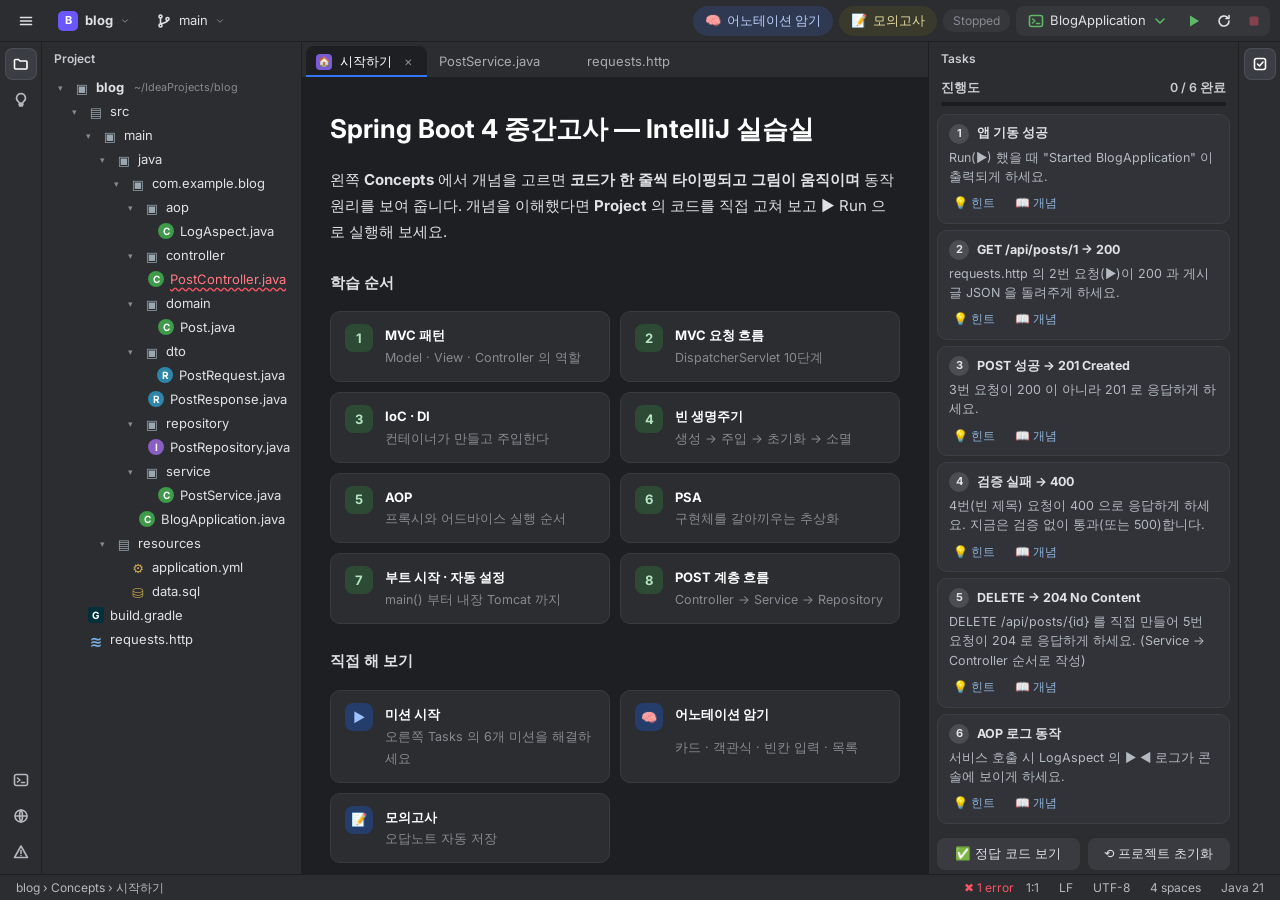
==== commit f80718b3: "feat(ui): wire concept tabs, welcome screen and memo buttons into the IDE Concepts now open as edito" ====
--- a/site/index.html
+++ b/site/index.html
@@ -12,6 +12,8 @@
 <link rel="stylesheet" href="assets/ide/css/layout.css">
 <link rel="stylesheet" href="assets/ide/css/editor.css">
 <link rel="stylesheet" href="assets/ide/css/panels.css">
+<link rel="stylesheet" href="assets/ide/css/concept.css">
+<link rel="stylesheet" href="assets/memo/memo.css">
 </head>
 <body>
 <!-- 아이콘 스프라이트 + 화살표 마커 -->
@@ -20,6 +22,7 @@
   <symbol id="i-run" viewBox="0 0 16 16"><path d="M4 2.5v11l9-5.5z" fill="currentColor" stroke="none"/></symbol>
   <symbol id="i-stop" viewBox="0 0 16 16"><rect x="3.5" y="3.5" width="9" height="9" rx="1.5" fill="currentColor" stroke="none"/></symbol>
   <symbol id="i-rerun" viewBox="0 0 16 16"><path d="M13 8a5 5 0 1 1-1.8-3.8M13 2.5v3h-3"/></symbol>
+  <symbol id="i-bulb" viewBox="0 0 16 16"><path d="M6 12.5h4M6.5 14h3M8 1.5a4.5 4.5 0 0 0-2.5 8.2c.4.3.5.7.5 1.3h4c0-.6.1-1 .5-1.3A4.5 4.5 0 0 0 8 1.5z"/></symbol>
   <symbol id="i-menu" viewBox="0 0 16 16"><path d="M2.5 4.5h11M2.5 8h11M2.5 11.5h11"/></symbol>
   <symbol id="i-chev" viewBox="0 0 16 16"><path d="M4 6l4 4 4-4"/></symbol>
   <symbol id="i-branch" viewBox="0 0 16 16"><circle cx="4.5" cy="3.5" r="1.5"/><circle cx="4.5" cy="12.5" r="1.5"/><circle cx="11.5" cy="6" r="1.5"/><path d="M4.5 5v6M11.5 7.5c0 2-3 2-7 3.5"/></symbol>
@@ -39,6 +42,8 @@
     <button class="widget" title="Project"><span class="av">B</span><b>blog</b><svg class="ic chev"><use href="#i-chev"/></svg></button>
     <button class="widget" title="Git Branch"><svg class="ic"><use href="#i-branch"/></svg>main<svg class="ic chev"><use href="#i-chev"/></svg></button>
     <span class="spacer"></span>
+    <button class="pillbtn" id="btn-ann" title="어노테이션 암기 (카드·퀴즈·빈칸)"><span>🧠</span> 어노테이션 암기</button>
+    <button class="pillbtn alt" id="btn-exam" title="모의고사"><span>📝</span> 모의고사</button>
     <span id="srv" class="off">Stopped</span>
     <div class="runwidget">
       <span class="cfg"><svg class="ic"><use href="#i-term"/></svg>BlogApplication<svg class="ic chev"><use href="#i-chev"/></svg></span>
@@ -51,17 +56,19 @@
   <!-- 좌측 스트립 -->
   <nav class="stripe" id="ls" aria-label="도구창">
     <button class="sb on" id="sb-project" title="Project"><svg class="ic"><use href="#i-folder"/></svg></button>
+    <button class="sb" id="sb-concepts" title="Concepts — 개념 애니메이션"><svg class="ic"><use href="#i-bulb"/></svg></button>
     <span class="sp"></span>
     <button class="sb" data-console="run" title="Run"><svg class="ic"><use href="#i-term"/></svg></button>
     <button class="sb" data-console="http" title="HTTP Response"><svg class="ic"><use href="#i-http"/></svg></button>
     <button class="sb" data-console="problems" title="Problems"><svg class="ic"><use href="#i-warn"/></svg></button>
   </nav>
 
-  <aside class="tw" id="ltw"><div class="twh"><span id="ltw-title">Project</span></div><div class="twb" id="tree"></div></aside>
+  <aside class="tw" id="ltw"><div class="twh"><span id="ltw-title">Project</span></div><div class="twb" id="tree"></div><div class="twb" id="clist" hidden></div></aside>
 
   <main class="center" id="center">
     <div id="tabs"></div>
     <div id="editor"></div>
+    <div id="concept" hidden></div>
     <section id="console"></section>
   </main>
 
@@ -81,6 +88,11 @@
 <script src="assets/data/annotations.js"></script>
 <script src="assets/data/steps.js"></script>
 <script src="assets/data/exam.js"></script>
+<!-- concepts: 개념 애니메이션 (SVG · 문서 · 플레이어) -->
+<script src="assets/ide/concepts/registry.js"></script>
+<script src="assets/ide/concepts/svg/diagrams.js"></script>
+<script src="assets/ide/concepts/svg/ioc-psa.js"></script>
+<script src="assets/ide/concepts/docs.js"></script>
 <!-- core: 파서 + 스프링 시뮬레이션 엔진 -->
 <script src="assets/ide/core/constants.js"></script>
 <script src="assets/ide/core/util.js"></script>
@@ -99,11 +111,19 @@
 <script src="assets/ide/ui/state.js"></script>
 <script src="assets/ide/ui/highlight.js"></script>
 <script src="assets/ide/ui/editor.js"></script>
+<script src="assets/ide/concepts/player.js"></script>
+<!-- memo: 어노테이션 암기 / 모의고사 -->
+<script src="assets/memo/core.js"></script>
+<script src="assets/memo/trainer.js"></script>
+<script src="assets/memo/exam.js"></script>
+<script src="assets/memo/modal.js"></script>
 <script src="assets/ide/ui/tree.js"></script>
 <script src="assets/ide/ui/tabs.js"></script>
 <script src="assets/ide/ui/console.js"></script>
 <script src="assets/ide/ui/analysis.js"></script>
 <script src="assets/ide/ui/missions.js"></script>
+<script src="assets/ide/ui/concept-pane.js"></script>
+<script src="assets/ide/ui/concepts-list.js"></script>
 <script src="assets/ide/runner.js"></script>
 <script src="assets/ide/ui/main.js"></script>
 </body>
--- a/site/assets/ide/css/editor.css
+++ b/site/assets/ide/css/editor.css
@@ -29,3 +29,5 @@
 .ac { position: absolute; z-index: 10; min-width: 360px; max-width: 540px; background: #2b2d30; border: 1px solid #4a4d52; border-radius: 8px; box-shadow: 0 8px 28px #000a; font-family: var(--ui); font-size: 12.5px; line-height: 1.3; padding: 4px; }
 .ac[hidden] { display: none; } .aci { display: flex; align-items: center; gap: 8px; padding: 4px 8px; white-space: nowrap; overflow: hidden; border-radius: 5px; } .aci.on { background: #2e436e; } .aci b { color: #fff; } .aci small { color: var(--dim); } .aci em { color: #8aa; font-style: normal; margin-left: auto; overflow: hidden; text-overflow: ellipsis; }
 .ico { display: inline-grid; place-items: center; width: 16px; height: 16px; border-radius: 50%; font-size: 10px; font-weight: 700; color: #fff; } .ico.ia { background: #a58a2a; } .ico.ic { background: #3f9a4a; }
+
+.cg { padding: 10px 14px 4px; font-size: 11px; letter-spacing: .06em; color: var(--dim); font-weight: 600; } .tr.cn small { margin-left: auto; color: #6b9fff; font-size: 10.5px; }
--- a/site/assets/ide/css/concept.css
+++ b/site/assets/ide/css/concept.css
@@ -0,0 +1,50 @@
+/* css/concept.css — 개념 탭(코드 타이핑 + SVG 애니메이션 + 문서). 색상은 theme.css 변수를 따른다 */
+#concept { overflow: auto; background: var(--editor); min-height: 0; }
+#concept[hidden] { display: none; }
+/* 위: 다이어그램 전체 폭 / 아래: 설명 카드 + 타이핑 코드 */
+.cp { display: grid; grid-template-columns: minmax(0, 1fr) minmax(0, 1fr); gap: 14px; padding: 16px; align-content: start; }
+.cp-l { grid-column: 1 / -1; }
+.cp-r { display: contents; }
+.cp-card { grid-column: 1; align-self: start; } .cp-code { grid-column: 2; }
+.cp-svg { background: var(--panel); border: 1px solid var(--border); border-radius: 10px; padding: 8px; }
+.cp-svg svg { width: 100%; height: auto; display: block; }
+.cp-ctl { display: flex; flex-wrap: wrap; align-items: center; gap: 6px; margin-top: 10px; }
+.cp-ctl > button { padding: 5px 12px; border-radius: 6px; background: var(--btn); color: var(--text); } .cp-ctl > button:hover:not(:disabled) { background: var(--btn-hover); }
+.cp-ctl .play { background: var(--accent); color: #fff; } .cp-dots { display: flex; gap: 4px; margin-left: auto; flex-wrap: wrap; }
+.dot { width: 26px; height: 26px; border-radius: 50%; background: var(--btn); font-size: 11px; color: var(--dim); } .dot.done { background: #2d4a35; color: #b7e4c0; } .dot.on { background: var(--warn); color: #1e1f22; font-weight: 700; }
+.cp-r { display: flex; flex-direction: column; gap: 12px; min-width: 0; }
+.cp-card { background: var(--panel); border: 1px solid var(--border); border-radius: 10px; padding: 12px 16px; }
+.cp-step { font-size: 11px; letter-spacing: .08em; color: var(--accent2); font-weight: 700; } .cp-t { margin: 4px 0 6px; font-size: 16px; color: #fff; } .cp-d { margin: 0; line-height: 1.7; color: var(--text); }
+.cp-code { background: var(--editor); border: 1px solid var(--border); border-radius: 10px; overflow: hidden; flex: 1; min-height: 190px; display: flex; flex-direction: column; }
+.cp-file { display: flex; align-items: center; gap: 8px; padding: 6px 12px; background: var(--panel); border-bottom: 1px solid var(--border); font-size: 12px; } .cp-file em { margin-left: auto; color: var(--dim); font-style: normal; }
+.cp-pre { padding: 10px 0; font: 13px/20px var(--mono); overflow: auto; flex: 1; }
+.cl { display: flex; white-space: pre; } .cl i { flex: none; width: 40px; text-align: right; padding-right: 14px; color: var(--gutter-text); font-style: normal; user-select: none; } .cl span { padding-right: 16px; }
+.cl .k { color: var(--kw); } .cl .s { color: var(--str); } .cl .n { color: var(--num); } .cl .a { color: var(--ann); } .cl .c { color: var(--cm); font-style: italic; }
+.caret { display: inline-block; width: 7px; height: 15px; background: var(--text); vertical-align: -2px; animation: blink 1s steps(1) infinite; } @keyframes blink { 50% { opacity: 0; } }
+/* SVG 팔레트 */
+.cp svg text { fill: var(--text); text-anchor: middle; font-family: inherit; }
+.cp svg .t { font-size: 14px; font-weight: 700; } .cp svg .t2 { font-size: 13px; font-weight: 700; } .cp svg .s { font-size: 11.5px; fill: var(--dim); } .cp svg .m { font-family: var(--mono); font-size: 12px; }
+.cp svg .l { text-anchor: start; } .cp svg .red { fill: #f2777a; } .cp svg .grn { fill: #7fd37f; } .cp svg .lane-t { fill: var(--dim); font-size: 12px; font-weight: 700; }
+.cp svg .box { fill: #2f3136; stroke: #5b5e66; stroke-width: 1.5; }
+.cp svg .box.sp { fill: #25392a; stroke: #5aa05a; } .cp svg .box.bl { fill: #22324d; stroke: #4a88c7; } .cp svg .box.or { fill: #4a3a22; stroke: #d08a2e; }
+.cp svg .box.rd { fill: #4a2628; stroke: #d65a5a; } .cp svg .box.pu { fill: #35294f; stroke: #8d6fd3; } .cp svg .box.dash { fill: none; stroke-dasharray: 6 4; }
+.cp svg .lane { fill: #25392a; opacity: .5; } .cp svg .lane2 { fill: #22324d; opacity: .5; }
+.cp svg .edge { stroke: #7d8590; stroke-width: 2; fill: none; marker-end: url(#ar); } .cp svg .edge.back { stroke-dasharray: 6 5; } .cp svg .edge.bad { stroke: #d65a5a; marker-end: url(#arR); }
+.cp svg .badge { fill: #4e5157; } .cp svg .bt { fill: #fff; font-size: 11px; font-weight: 700; }
+.cp svg .sn { transition: opacity .3s; } .cp svg.stepping .sn { opacity: .22; } .cp svg.stepping .sn.on { opacity: 1; }
+.cp svg .sn.on .box { stroke: var(--warn); stroke-width: 3; } .cp svg .sn.on .edge { stroke: var(--warn); stroke-width: 3; marker-end: url(#arO); }
+.cp svg .sn.on .badge { fill: var(--warn); } .cp svg .sn.on .bt { fill: #1e1f22; }
+.cp svg .pkt { fill: #ffd166; stroke: #fff; stroke-width: 1.5; filter: drop-shadow(0 0 4px #ffb703); }
+@media (max-width: 1100px) { .cp { grid-template-columns: 1fr; } .cp-card, .cp-code { grid-column: 1; } }
+/* 문서 패널 */
+.doc { max-width: 940px; margin: 0 auto; padding: 24px 28px 60px; line-height: 1.75; }
+.doc h1 { font-size: 26px; color: #fff; margin: 4px 0 8px; } .doc h2 { color: #fff; } .doc h3 { color: #dfe1e5; margin-top: 1.6em; } .doc .lead { font-size: 15px; } .doc .muted { color: var(--dim); }
+.doc a { color: var(--accent2); } .doc code { background: #2f3136; padding: 1px 6px; border-radius: 4px; font: 12.5px var(--mono); color: #e8c27a; }
+.doc table { border-collapse: collapse; width: 100%; font-size: 13px; margin: 10px 0; } .doc th, .doc td { border-bottom: 1px solid var(--border); padding: 7px 10px; text-align: left; vertical-align: top; } .doc th { color: var(--dim); background: var(--panel); }
+.doc .tag { background: #4a3a22; color: #f3b65a; padding: 1px 8px; border-radius: 10px; font-size: 11px; vertical-align: middle; }
+.doc .callout { border-left: 3px solid var(--accent2); background: #232a38; padding: 10px 14px; border-radius: 0 8px 8px 0; margin: 12px 0; } .doc .callout.warn { border-color: var(--warn); background: #3a3220; }
+.doc ul { padding-left: 1.3em; } .doc .tablewrap { overflow-x: auto; }
+.wcards { display: grid; grid-template-columns: repeat(auto-fill, minmax(210px, 1fr)); gap: 10px; }
+.wcards a { display: grid; grid-template-columns: 30px 1fr; grid-template-areas: "i b" "i s"; column-gap: 10px; padding: 12px 14px; background: var(--panel); border: 1px solid var(--border); border-radius: 10px; cursor: pointer; color: var(--text); text-decoration: none; }
+.wcards a:hover { border-color: var(--accent); background: #2d3038; } .wcards i { grid-area: i; display: grid; place-items: center; width: 28px; height: 28px; border-radius: 8px; background: #2d4a35; color: #b7e4c0; font-style: normal; font-weight: 700; }
+.wcards .act i { background: #243d6b; color: #9ec1ff; } .wcards b { grid-area: b; color: #fff; } .wcards span { grid-area: s; color: var(--dim); font-size: 12.5px; }
--- a/site/assets/memo/memo.css
+++ b/site/assets/memo/memo.css
@@ -0,0 +1,34 @@
+/* memo/memo.css — 암기·시험 모달 스타일 (theme.css 변수 사용) */
+#memo { position: fixed; inset: 0; z-index: 60; background: #000b; display: grid; place-items: center; padding: 3vh 3vw; }
+#memo[hidden] { display: none; }
+.mwin { width: min(1000px, 100%); height: 100%; max-height: 94vh; background: var(--editor); border: 1px solid var(--border); border-radius: 12px; display: flex; flex-direction: column; overflow: hidden; box-shadow: 0 20px 60px #000c; }
+.mwin > header { display: flex; align-items: center; gap: 12px; padding: 8px 12px; background: var(--panel); border-bottom: 1px solid var(--border); }
+.mtabs { display: flex; gap: 4px; } .mtabs button { padding: 6px 14px; border-radius: 8px; color: var(--dim); } .mtabs button.on { background: var(--accent); color: #fff; }
+.mstat { margin-left: auto; color: var(--dim); font-size: 12px; } .mreset, .mclose { padding: 5px 10px; border-radius: 6px; background: var(--btn); } .mreset:hover, .mclose:hover { background: var(--btn-hover); }
+.mpane { flex: 1; overflow: auto; padding: 16px 22px 40px; } .mpane[hidden] { display: none; }
+.mfilters, .mmodes { display: flex; flex-wrap: wrap; gap: 6px; align-items: center; margin: 8px 0; }
+.chip { padding: 4px 12px; border-radius: 999px; background: var(--btn); font-size: 12.5px; } .chip small { color: var(--dim); } .chip.on { background: #243d6b; color: #9ec1ff; outline: 1px solid var(--accent); } .chip.ghost { background: transparent; outline: 1px dashed var(--border); }
+.chk { display: inline-flex; gap: 6px; align-items: center; font-size: 12.5px; color: var(--dim); margin-left: 6px; }
+.mmodes button { padding: 6px 14px; border-radius: 8px; background: var(--btn); } .mmodes button.on { background: var(--accent); color: #fff; }
+.mbody { min-height: 280px; margin-top: 10px; } .mempty { padding: 40px; text-align: center; color: var(--dim); }
+.cardwrap { max-width: 660px; margin: 0 auto; } .count { text-align: center; color: var(--dim); font-size: 12.5px; margin-bottom: 6px; } .ok { color: #7fd37f; font-weight: 700; }
+.flash { display: grid; perspective: 1200px; cursor: pointer; outline: none; }
+.flash .face { grid-area: 1 / 1; background: var(--panel); border: 2px solid var(--border); border-radius: 16px; padding: 22px; min-height: 270px; display: flex; flex-direction: column; justify-content: center; align-items: center; text-align: center; backface-visibility: hidden; transition: transform .5s; }
+.flash .back { transform: rotateY(180deg); border-color: #3d7a46; align-items: stretch; text-align: left; } .flash.flip .front { transform: rotateY(-180deg); } .flash.flip .back { transform: rotateY(0); }
+.big { font-size: clamp(22px, 4vw, 32px); font-weight: 800; color: #7fd37f; word-break: break-all; } .mono { font-family: var(--mono); } .hint { color: var(--dim); font-size: 12px; margin-top: 10px; }
+.mini { font-size: 11px; color: var(--dim); letter-spacing: .06em; font-weight: 700; } .q { font-size: 15px; margin: .4em 0 .8em; line-height: 1.7; } .big-q { font-size: 16.5px; font-weight: 600; }
+.mcode { margin: 8px 0 0; padding: 10px 14px; background: var(--code); border-radius: 8px; font: 12.5px/1.6 var(--mono); text-align: left; overflow: auto; width: 100%; white-space: pre; }
+.mcode .k { color: var(--kw); } .mcode .s { color: var(--str); } .mcode .n { color: var(--num); } .mcode .a { color: var(--ann); } .mcode .c { color: var(--cm); }
+.cardctl { display: flex; flex-wrap: wrap; gap: 8px; justify-content: center; margin-top: 12px; } .cardctl button, .qbox button.primary, .tyform button, .opt, .mini-btn { padding: 8px 14px; border-radius: 8px; background: var(--btn); color: var(--text); } .cardctl button:hover, .opt:hover:not(:disabled) { background: var(--btn-hover); }
+.cardctl .good { background: #25392a; color: #7fd37f; } .cardctl .bad { background: #4a2628; color: #f2777a; } .cardctl.sub button { font-size: 12px; color: var(--dim); }
+.qbox { max-width: 780px; margin: 0 auto; } .score { color: var(--dim); font-size: 12.5px; margin-bottom: 6px; } .primary { background: var(--accent) !important; color: #fff !important; font-weight: 700; }
+.opts { display: grid; grid-template-columns: repeat(auto-fit, minmax(210px, 1fr)); gap: 8px; margin: 12px 0; } .opts.col { grid-template-columns: 1fr; } .opt { text-align: left; }
+.opt.right { background: #25392a !important; outline: 1px solid #5aa05a; } .opt.wrong { background: #4a2628 !important; outline: 1px solid #d65a5a; } .opt.dim { opacity: .5; }
+.result { padding: 10px 14px; border-radius: 10px; margin: 10px 0; } .result.ok { background: #25392a; color: var(--text); } .result.no { background: #4a2628; }
+.tyform { display: flex; gap: 6px; flex-wrap: wrap; align-items: center; margin: 10px 0; } .tyform input, .listctl input[type=search] { flex: 1; min-width: 180px; padding: 9px 12px; border-radius: 8px; border: 1px solid var(--border); background: var(--panel); color: var(--text); font: inherit; }
+.listctl { display: flex; flex-wrap: wrap; gap: 10px; align-items: center; margin-bottom: 10px; } .mtable { overflow-x: auto; }
+.mtable table { border-collapse: collapse; width: 100%; font-size: 13px; } .mtable th, .mtable td { padding: 8px 10px; border-bottom: 1px solid var(--border); text-align: left; vertical-align: top; } .mtable th { color: var(--dim); background: var(--panel); }
+.mtable td.nm { font-weight: 700; color: #7fd37f; white-space: nowrap; cursor: pointer; } .blur { filter: blur(7px); user-select: none; }
+.pill { display: inline-block; font-size: 11px; padding: 1px 9px; border-radius: 999px; background: #25392a; color: #7fd37f; font-weight: 700; } .mini-btn { padding: 2px 9px !important; } .mini-btn.on { background: #25392a; color: #7fd37f; }
+.meter { height: 8px; background: var(--btn); border-radius: 99px; overflow: hidden; } .meter > div { height: 100%; background: #5aa05a; }
+.miss { border-left: 3px solid #d65a5a; padding: 6px 12px; margin: 10px 0; background: var(--panel); border-radius: 0 8px 8px 0; } .muted { color: var(--dim); font-size: 12.5px; }
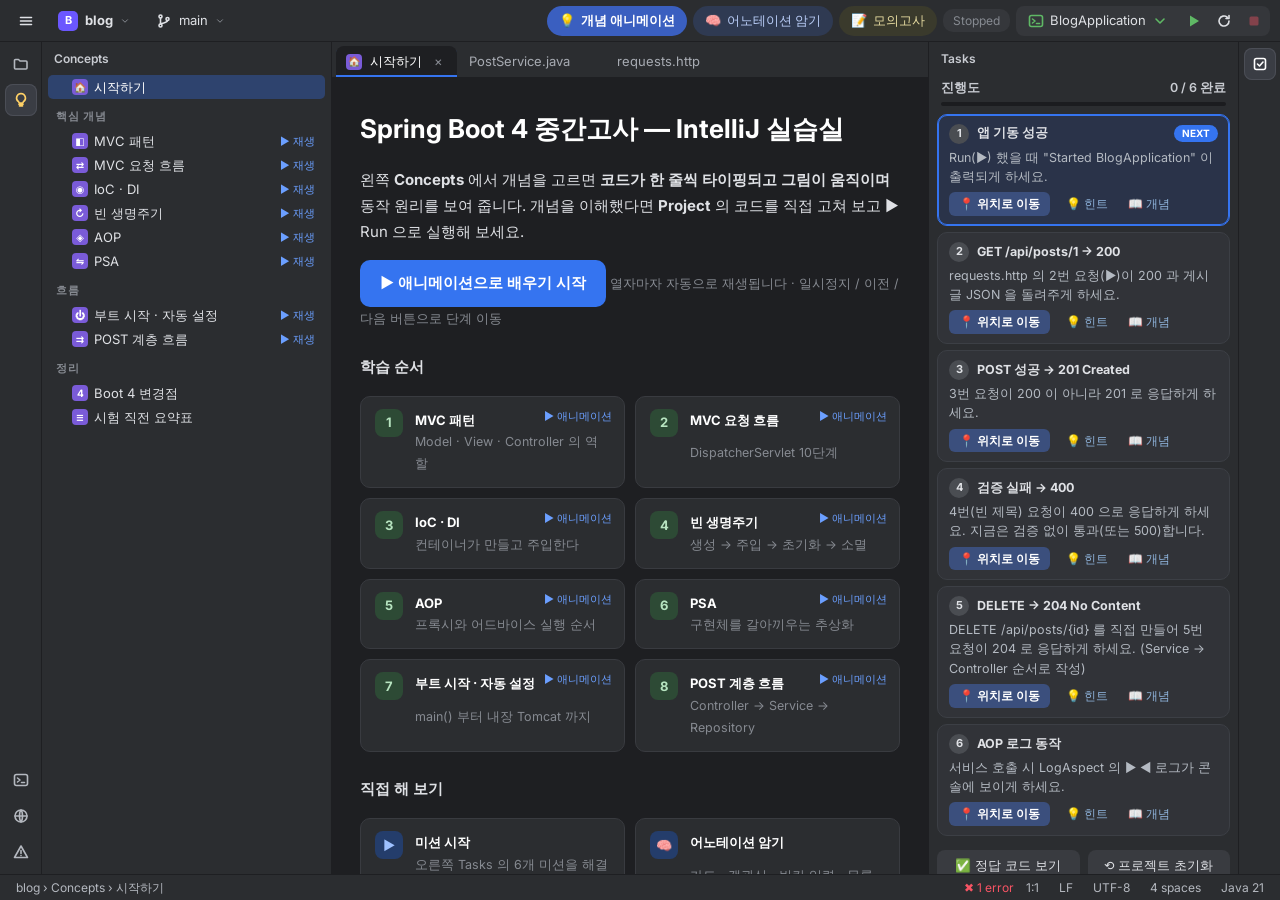
==== commit 7c04a615: "feat(concepts): autoplay, simple SVG controls, guided learning flow, stronger discoverability Addres" ====
--- a/site/index.html
+++ b/site/index.html
@@ -23,6 +23,10 @@
   <symbol id="i-stop" viewBox="0 0 16 16"><rect x="3.5" y="3.5" width="9" height="9" rx="1.5" fill="currentColor" stroke="none"/></symbol>
   <symbol id="i-rerun" viewBox="0 0 16 16"><path d="M13 8a5 5 0 1 1-1.8-3.8M13 2.5v3h-3"/></symbol>
   <symbol id="i-bulb" viewBox="0 0 16 16"><path d="M6 12.5h4M6.5 14h3M8 1.5a4.5 4.5 0 0 0-2.5 8.2c.4.3.5.7.5 1.3h4c0-.6.1-1 .5-1.3A4.5 4.5 0 0 0 8 1.5z"/></symbol>
+  <symbol id="i-play" viewBox="0 0 16 16"><path d="M5 2.8v10.4L13.5 8z" fill="currentColor" stroke="none"/></symbol>
+  <symbol id="i-pause" viewBox="0 0 16 16"><rect x="3.5" y="3" width="3.2" height="10" rx="1" fill="currentColor" stroke="none"/><rect x="9.3" y="3" width="3.2" height="10" rx="1" fill="currentColor" stroke="none"/></symbol>
+  <symbol id="i-prev" viewBox="0 0 16 16"><path d="M12.5 3v10L5.5 8z" fill="currentColor" stroke="none"/><rect x="2.5" y="3" width="2" height="10" rx="1" fill="currentColor" stroke="none"/></symbol>
+  <symbol id="i-next" viewBox="0 0 16 16"><path d="M3.5 3v10l7-5z" fill="currentColor" stroke="none"/><rect x="11.5" y="3" width="2" height="10" rx="1" fill="currentColor" stroke="none"/></symbol>
   <symbol id="i-menu" viewBox="0 0 16 16"><path d="M2.5 4.5h11M2.5 8h11M2.5 11.5h11"/></symbol>
   <symbol id="i-chev" viewBox="0 0 16 16"><path d="M4 6l4 4 4-4"/></symbol>
   <symbol id="i-branch" viewBox="0 0 16 16"><circle cx="4.5" cy="3.5" r="1.5"/><circle cx="4.5" cy="12.5" r="1.5"/><circle cx="11.5" cy="6" r="1.5"/><path d="M4.5 5v6M11.5 7.5c0 2-3 2-7 3.5"/></symbol>
@@ -42,6 +46,7 @@
     <button class="widget" title="Project"><span class="av">B</span><b>blog</b><svg class="ic chev"><use href="#i-chev"/></svg></button>
     <button class="widget" title="Git Branch"><svg class="ic"><use href="#i-branch"/></svg>main<svg class="ic chev"><use href="#i-chev"/></svg></button>
     <span class="spacer"></span>
+    <button class="pillbtn hot" id="btn-concepts" title="개념 애니메이션 보기 (코드가 타이핑되고 그림이 움직여요)"><span>💡</span> 개념 애니메이션</button>
     <button class="pillbtn" id="btn-ann" title="어노테이션 암기 (카드·퀴즈·빈칸)"><span>🧠</span> 어노테이션 암기</button>
     <button class="pillbtn alt" id="btn-exam" title="모의고사"><span>📝</span> 모의고사</button>
     <span id="srv" class="off">Stopped</span>
--- a/site/assets/ide/css/layout.css
+++ b/site/assets/ide/css/layout.css
@@ -1,7 +1,7 @@
 /* css/layout.css — New UI 레이아웃: 메인 툴바 / 좌우 아이콘 스트립 / 도구창 / 에디터 / 하단창 / 상태바 */
-.ide { display: grid; height: 100vh; grid-template-rows: 42px 1fr 26px; grid-template-columns: 42px 260px 1fr 310px 42px;
+.ide { display: grid; height: 100vh; grid-template-rows: 42px 1fr 26px; grid-template-columns: 42px 290px minmax(0, 1fr) 310px 42px;
   grid-template-areas: "top top top top top" "ls ltw center rtw rs" "status status status status status"; }
-.ide.noleft { grid-template-columns: 42px 0 1fr 310px 42px; } .ide.noright { grid-template-columns: 42px 260px 1fr 0 42px; } .ide.noleft.noright { grid-template-columns: 42px 0 1fr 0 42px; }
+.ide.noleft { grid-template-columns: 42px 0 minmax(0, 1fr) 310px 42px; } .ide.noright { grid-template-columns: 42px 290px minmax(0, 1fr) 0 42px; } .ide.noleft.noright { grid-template-columns: 42px 0 minmax(0, 1fr) 0 42px; }
 .ide.noleft #ltw, .ide.noright #rtw { display: none; }
 
 /* 메인 툴바 */
@@ -25,17 +25,18 @@
 .stripe .sp { flex: 1; } .sb { width: 32px; height: 32px; display: grid; place-items: center; color: #b4b8bf; border-radius: 8px; } .sb:hover { background: var(--btn); color: #fff; } .sb.on { background: #3a3d44; color: #fff; box-shadow: inset 0 0 0 1px #4b4e56; }
 
 /* 도구창 */
-.tw { background: var(--panel); display: flex; flex-direction: column; min-height: 0; border: 0 solid var(--bg); }
+.tw { background: var(--panel); display: flex; flex-direction: column; min-height: 0; min-width: 0; overflow: hidden; border: 0 solid var(--bg); }
 #ltw { grid-area: ltw; border-right-width: 1px; } #rtw { grid-area: rtw; border-left-width: 1px; }
 .twh { display: flex; align-items: center; justify-content: space-between; padding: 8px 12px; font-size: 12px; font-weight: 600; color: #c8cbd1; }
 .twb { flex: 1; overflow: auto; min-height: 0; } .twb[hidden] { display: none; }
 
 /* 센터 */
-.center { grid-area: center; display: grid; grid-template-rows: 36px 1fr 250px; min-width: 0; min-height: 0; background: var(--editor); }
-.center.cmode { grid-template-rows: 36px 1fr 0; } .center.cmode #console { display: none; }
+/* 긴 로그가 옆 도구창(Tasks)을 밀거나 덮지 않도록 열 폭을 고정하고 넘치는 내용은 안에서 스크롤 */
+.center { grid-area: center; display: grid; grid-template-rows: 36px minmax(0, 1fr) 250px; grid-template-columns: minmax(0, 1fr); min-width: 0; min-height: 0; overflow: hidden; background: var(--editor); }
+.center.cmode { grid-template-rows: 36px minmax(0, 1fr) 0; } .center.cmode #console { display: none; }
 #tabs { display: flex; background: var(--panel); border-bottom: 1px solid var(--bg); overflow-x: auto; }
 #editor { min-height: 0; position: relative; } #editor[hidden] { display: none; }
-#console { border-top: 1px solid var(--border); background: var(--editor); display: flex; flex-direction: column; min-height: 0; }
+#console { border-top: 1px solid var(--border); background: var(--editor); display: flex; flex-direction: column; min-height: 0; min-width: 0; overflow: hidden; }
 
 /* 상태바 */
 .status { grid-area: status; display: flex; align-items: center; gap: 4px; padding: 0 8px; background: var(--panel); border-top: 1px solid var(--bg); font-size: 12px; color: #b4b8bf; }
@@ -52,3 +53,8 @@
   .ide.noleft, .ide.noright, .ide.noleft.noright { grid-template-columns: 1fr; } .stripe { display: none; } .center { grid-template-rows: 36px 520px 260px; } .center.cmode { grid-template-rows: 36px auto 0; } .tw .twb { max-height: 360px; }
   .pillbtn span { display: none; }
 }
+
+/* 개념 애니메이션을 아직 열어 보지 않았다면 버튼이 반짝여 존재를 알림 */
+.pillbtn.hot { background: #3a5fc0; color: #fff; font-weight: 600; }
+body:not(.opened) .pillbtn.hot { animation: ring 1.8s infinite; } body:not(.opened) #sb-concepts { animation: pulse 1.4s infinite; color: #ffd166; }
+.sb { position: relative; }
--- a/site/assets/ide/css/editor.css
+++ b/site/assets/ide/css/editor.css
@@ -1,7 +1,8 @@
 /* css/editor.css — 프로젝트 트리 · 파일 탭 · 코드 에디터 · 자동완성 */
-.tr { display: flex; align-items: center; gap: 6px; height: 24px; padding: 0 10px 0 calc(10px + var(--d) * 14px); white-space: nowrap; cursor: default; user-select: none; margin: 0 6px; border-radius: 5px; }
+.tr { display: flex; align-items: center; gap: 6px; height: 24px; padding: 0 10px 0 calc(8px + var(--d) * 12px); white-space: nowrap; cursor: default; user-select: none; margin: 0 6px; border-radius: 5px; }
 .tr:hover { background: #35373b; } .tr.on { background: #2e436e; color: #fff; }
-.tr .arrow { width: 10px; color: var(--dim); font-size: 9px; } .tr small { color: var(--dim); margin-left: 4px; }
+.tr .arrow { flex: none; width: 10px; text-align: center; color: var(--dim); font-size: 9px; }
+.tr .nm, .tr b { min-width: 0; overflow: hidden; text-overflow: ellipsis; } .tr small { color: var(--dim); margin-left: 4px; }
 .tr.haserr .nm { color: #ff7b86; text-decoration: underline wavy var(--err); text-underline-offset: 3px; } .tr.mod .nm::after { content: " ●"; color: #5c8fc2; font-size: 8px; }
 .tr.dir, .tr.proj { cursor: pointer; }
 .fi { flex: none; font-style: normal; display: inline-grid; place-items: center; width: 16px; height: 16px; font-size: 10px; font-weight: 700; border-radius: 50%; color: #fff; }
--- a/site/assets/ide/css/panels.css
+++ b/site/assets/ide/css/panels.css
@@ -20,3 +20,9 @@
 .stabs { display: flex; flex-wrap: wrap; gap: 4px; margin-bottom: 8px; } .stabs button { padding: 4px 10px; background: var(--btn); } .stabs button.on { background: var(--accent); color: #fff; }
 .solcode { background: var(--code); padding: 10px; border-radius: 8px; font: 12.5px/1.55 var(--mono); overflow: auto; max-height: 50vh; margin: 0; color: var(--code-text); } .solcode .k { color: var(--kw); } .solcode .s { color: var(--str); } .solcode .a { color: var(--ann); } .solcode .c { color: var(--cm); } .solcode .n { color: var(--num); }
 .sact { display: flex; gap: 8px; margin-top: 10px; } .sact button { padding: 6px 12px; background: var(--btn); } .sact button:first-child { background: var(--accent); color: #fff; }
+
+/* 미션 카드: 클릭하면 위치로 이동 · 지금 할 미션 강조 */
+.mi { cursor: pointer; transition: border-color .15s, background .15s; } .mi:hover { border-color: #5b7fc2; background: #343a46; } .mi.done:hover { background: #2a402f; }
+.mi.current { border-color: var(--accent); background: #2a3349; box-shadow: 0 0 0 1px var(--accent) inset; }
+.next { margin-left: auto; background: var(--accent); color: #fff; font-size: 10px; font-weight: 700; padding: 1px 8px; border-radius: 10px; animation: pulse 1.6s infinite; }
+.ma .goto { color: #fff; background: #3b4f7d; padding: 3px 10px; border-radius: 6px; font-weight: 600; } .ma .goto:hover { background: var(--accent); }
--- a/site/assets/ide/css/concept.css
+++ b/site/assets/ide/css/concept.css
@@ -15,10 +15,10 @@
 .cp-r { display: flex; flex-direction: column; gap: 12px; min-width: 0; }
 .cp-card { background: var(--panel); border: 1px solid var(--border); border-radius: 10px; padding: 12px 16px; }
 .cp-step { font-size: 11px; letter-spacing: .08em; color: var(--accent2); font-weight: 700; } .cp-t { margin: 4px 0 6px; font-size: 16px; color: #fff; } .cp-d { margin: 0; line-height: 1.7; color: var(--text); }
-.cp-code { background: var(--editor); border: 1px solid var(--border); border-radius: 10px; overflow: hidden; flex: 1; min-height: 190px; display: flex; flex-direction: column; }
+.cp-code { background: var(--editor); border: 1px solid var(--border); border-radius: 10px; overflow: hidden; min-height: 300px; display: flex; flex-direction: column; }
 .cp-file { display: flex; align-items: center; gap: 8px; padding: 6px 12px; background: var(--panel); border-bottom: 1px solid var(--border); font-size: 12px; } .cp-file em { margin-left: auto; color: var(--dim); font-style: normal; }
-.cp-pre { padding: 10px 0; font: 13px/20px var(--mono); overflow: auto; flex: 1; }
-.cl { display: flex; white-space: pre; } .cl i { flex: none; width: 40px; text-align: right; padding-right: 14px; color: var(--gutter-text); font-style: normal; user-select: none; } .cl span { padding-right: 16px; }
+.cp-pre { padding: 10px 0; font: 13px/20px var(--mono); overflow: auto; flex: 1; max-height: 340px; }
+.cl { display: flex; white-space: pre; } .cl i { flex: none; width: 40px; text-align: right; padding-right: 14px; color: var(--gutter-text); font-style: normal; user-select: none; } .cl > span { padding-right: 16px; }
 .cl .k { color: var(--kw); } .cl .s { color: var(--str); } .cl .n { color: var(--num); } .cl .a { color: var(--ann); } .cl .c { color: var(--cm); font-style: italic; }
 .caret { display: inline-block; width: 7px; height: 15px; background: var(--text); vertical-align: -2px; animation: blink 1s steps(1) infinite; } @keyframes blink { 50% { opacity: 0; } }
 /* SVG 팔레트 */
@@ -31,7 +31,7 @@
 .cp svg .lane { fill: #25392a; opacity: .5; } .cp svg .lane2 { fill: #22324d; opacity: .5; }
 .cp svg .edge { stroke: #7d8590; stroke-width: 2; fill: none; marker-end: url(#ar); } .cp svg .edge.back { stroke-dasharray: 6 5; } .cp svg .edge.bad { stroke: #d65a5a; marker-end: url(#arR); }
 .cp svg .badge { fill: #4e5157; } .cp svg .bt { fill: #fff; font-size: 11px; font-weight: 700; }
-.cp svg .sn { transition: opacity .3s; } .cp svg.stepping .sn { opacity: .22; } .cp svg.stepping .sn.on { opacity: 1; }
+.cp svg .sn { transition: opacity .3s; } .cp svg.stepping .sn { opacity: .3; } .cp svg.stepping .sn.on { opacity: 1; }
 .cp svg .sn.on .box { stroke: var(--warn); stroke-width: 3; } .cp svg .sn.on .edge { stroke: var(--warn); stroke-width: 3; marker-end: url(#arO); }
 .cp svg .sn.on .badge { fill: var(--warn); } .cp svg .sn.on .bt { fill: #1e1f22; }
 .cp svg .pkt { fill: #ffd166; stroke: #fff; stroke-width: 1.5; filter: drop-shadow(0 0 4px #ffb703); }
@@ -48,3 +48,28 @@
 .wcards a { display: grid; grid-template-columns: 30px 1fr; grid-template-areas: "i b" "i s"; column-gap: 10px; padding: 12px 14px; background: var(--panel); border: 1px solid var(--border); border-radius: 10px; cursor: pointer; color: var(--text); text-decoration: none; }
 .wcards a:hover { border-color: var(--accent); background: #2d3038; } .wcards i { grid-area: i; display: grid; place-items: center; width: 28px; height: 28px; border-radius: 8px; background: #2d4a35; color: #b7e4c0; font-style: normal; font-weight: 700; }
 .wcards .act i { background: #243d6b; color: #9ec1ff; } .wcards b { grid-area: b; color: #fff; } .wcards span { grid-area: s; color: var(--dim); font-size: 12.5px; }
+
+.cp-hint { color: var(--dim); font-size: 11.5px; margin-left: 6px; }
+/* 장면 끝 학습 동선 */
+.cp-end { grid-column: 1 / -1; background: #232a38; border: 1px solid #36507d; border-radius: 12px; padding: 14px 18px; animation: rise .35s both; } .cp-end[hidden] { display: none; }
+@keyframes rise { from { opacity: 0; transform: translateY(8px); } }
+.end-h { font-weight: 700; font-size: 15px; color: #fff; } .end-h small { color: var(--dim); font-weight: 400; margin-left: 8px; }
+.end-quiz { margin-top: 10px; } .end-quiz > b { color: var(--accent2); }
+.eq { background: var(--panel); border: 1px solid var(--border); border-radius: 10px; padding: 10px 14px; margin-top: 8px; } .eq p { margin: 0 0 8px; font-weight: 600; line-height: 1.6; }
+.eo { display: grid; grid-template-columns: repeat(auto-fit, minmax(240px, 1fr)); gap: 6px; }
+.eo button { text-align: left; padding: 7px 12px; background: var(--btn); border-radius: 8px; line-height: 1.45; } .eo button:hover:not(:disabled) { background: var(--btn-hover); }
+.eo button.right { background: #25392a; outline: 1px solid #5aa05a; } .eo button.wrong { background: #4a2628; outline: 1px solid #d65a5a; } .eo button.dim { opacity: .45; }
+.ex { margin-top: 8px; padding: 8px 12px; background: #1b1c1f; border-radius: 8px; color: #c4c8cf; line-height: 1.65; }
+.end-go { display: flex; flex-wrap: wrap; gap: 8px; margin-top: 12px; }
+.go { padding: 8px 14px; border-radius: 8px; background: var(--accent); color: #fff; font-weight: 600; } .go:hover { background: var(--accent2); } .go.practice { background: #2d6a3a; } .go.practice:hover { background: #378247; } .go.ghost { background: var(--btn); color: var(--text); font-weight: 400; }
+.wcards a.seen::after { content: "✓ 완료"; position: absolute; right: 12px; top: 10px; font-size: 11px; color: #7fd37f; } .wcards a { position: relative; }
+
+/* 애니메이션 존재/위치 강조 */
+.cp svg .sn.on .box { animation: glow 1.4s ease-in-out infinite; }
+@keyframes glow { 0%, 100% { filter: drop-shadow(0 0 0 #ffb70300); } 50% { filter: drop-shadow(0 0 9px #ffb703cc); } }
+.cp-legend { margin-top: 8px; padding: 6px 12px; background: #2a2d33; border-radius: 8px; color: #b4bac2; font-size: 12px; }
+.cp-ctl > button { min-width: 38px; height: 32px; display: inline-grid; place-items: center; } .cp-ctl > button .ic { width: 16px; height: 16px; } .cp-ctl .play { min-width: 46px; }
+.lg { display: inline-block; width: 10px; height: 10px; border-radius: 3px; margin-right: 5px; vertical-align: -1px; } .lg.o { border: 2px solid #ffb703; } .lg.y { background: #ffd166; border-radius: 50%; }
+.cta { display: inline-block; padding: 10px 20px; border-radius: 10px; background: var(--accent); color: #fff !important; font-weight: 700; font-size: 15px; cursor: pointer; text-decoration: none; box-shadow: 0 0 0 0 #3574f088; animation: ring 2s infinite; } .cta:hover { background: var(--accent2); }
+@keyframes ring { 70% { box-shadow: 0 0 0 12px #3574f000; } 100% { box-shadow: 0 0 0 0 #3574f000; } }
+.wcards a[data-open^="concept:"]:not(.seen)::after { content: "▶ 애니메이션"; position: absolute; right: 12px; top: 10px; font-size: 11px; color: #6b9fff; }
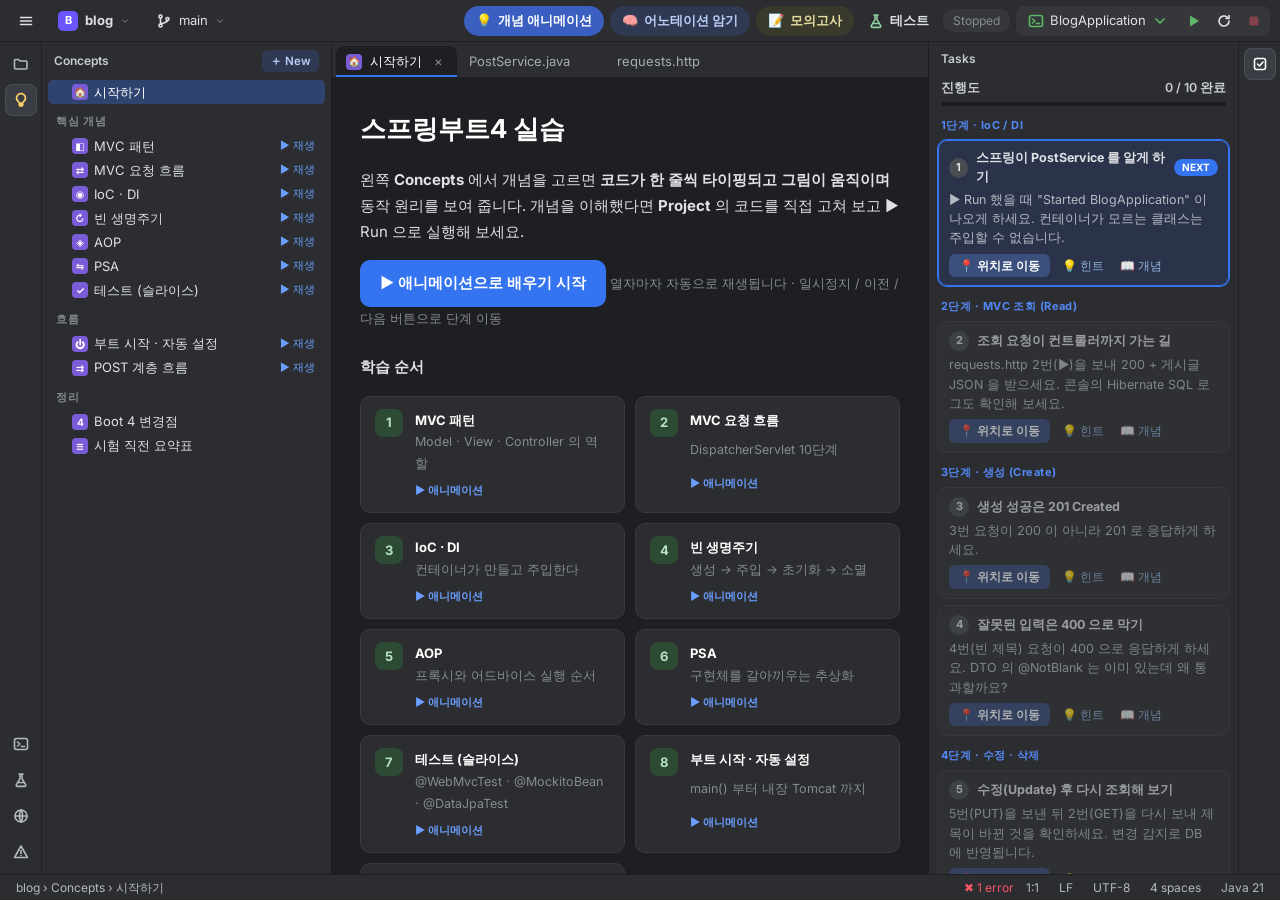
==== commit 5e7a1175: "feat(practice): test code + runner, 10-step curriculum, New Java file, title Test code ("the Spring " ====
--- a/site/index.html
+++ b/site/index.html
@@ -3,8 +3,8 @@
 <head>
 <meta charset="utf-8">
 <meta name="viewport" content="width=device-width, initial-scale=1">
-<title>Spring Boot 4 중간고사 — IntelliJ 실습</title>
-<meta name="description" content="IntelliJ 처럼 코드를 직접 작성하고 실행하며 IoC·DI·AOP·PSA·MVC 를 익히는 Spring Boot 4 중간고사 대비 실습 환경 (시뮬레이션)">
+<title>스프링부트4 실습</title>
+<meta name="description" content="스프링부트4 실습 — IntelliJ 처럼 코드를 직접 작성·실행·테스트하며 IoC·DI·AOP·PSA·MVC 를 익히는 중간고사 대비 실습 환경 (시뮬레이션)">
 <link rel="icon" href="data:image/svg+xml,%3Csvg xmlns='http://www.w3.org/2000/svg' viewBox='0 0 32 32'%3E%3Crect width='32' height='32' rx='7' fill='%23000'/%3E%3Cpath d='M5 5h14v3H5zM6 24h10v3H6z' fill='%23fff'/%3E%3C/svg%3E">
 <link rel="preconnect" href="https://fonts.googleapis.com"><link rel="preconnect" href="https://fonts.gstatic.com" crossorigin>
 <link rel="stylesheet" href="https://fonts.googleapis.com/css2?family=Inter:wght@400;500;600;700&family=JetBrains+Mono:wght@400;700&display=swap">
@@ -27,6 +27,7 @@
   <symbol id="i-pause" viewBox="0 0 16 16"><rect x="3.5" y="3" width="3.2" height="10" rx="1" fill="currentColor" stroke="none"/><rect x="9.3" y="3" width="3.2" height="10" rx="1" fill="currentColor" stroke="none"/></symbol>
   <symbol id="i-prev" viewBox="0 0 16 16"><path d="M12.5 3v10L5.5 8z" fill="currentColor" stroke="none"/><rect x="2.5" y="3" width="2" height="10" rx="1" fill="currentColor" stroke="none"/></symbol>
   <symbol id="i-next" viewBox="0 0 16 16"><path d="M3.5 3v10l7-5z" fill="currentColor" stroke="none"/><rect x="11.5" y="3" width="2" height="10" rx="1" fill="currentColor" stroke="none"/></symbol>
+  <symbol id="i-test" viewBox="0 0 16 16"><path d="M6 2h4M7 2v4.6L3.4 12.6A1.2 1.2 0 0 0 4.4 14.4h7.2a1.2 1.2 0 0 0 1-1.8L9 6.6V2"/><path d="M5 10.5h6"/></symbol>
   <symbol id="i-menu" viewBox="0 0 16 16"><path d="M2.5 4.5h11M2.5 8h11M2.5 11.5h11"/></symbol>
   <symbol id="i-chev" viewBox="0 0 16 16"><path d="M4 6l4 4 4-4"/></symbol>
   <symbol id="i-branch" viewBox="0 0 16 16"><circle cx="4.5" cy="3.5" r="1.5"/><circle cx="4.5" cy="12.5" r="1.5"/><circle cx="11.5" cy="6" r="1.5"/><path d="M4.5 5v6M11.5 7.5c0 2-3 2-7 3.5"/></symbol>
@@ -46,9 +47,10 @@
     <button class="widget" title="Project"><span class="av">B</span><b>blog</b><svg class="ic chev"><use href="#i-chev"/></svg></button>
     <button class="widget" title="Git Branch"><svg class="ic"><use href="#i-branch"/></svg>main<svg class="ic chev"><use href="#i-chev"/></svg></button>
     <span class="spacer"></span>
-    <button class="pillbtn hot" id="btn-concepts" title="개념 애니메이션 보기 (코드가 타이핑되고 그림이 움직여요)"><span>💡</span> 개념 애니메이션</button>
-    <button class="pillbtn" id="btn-ann" title="어노테이션 암기 (카드·퀴즈·빈칸)"><span>🧠</span> 어노테이션 암기</button>
-    <button class="pillbtn alt" id="btn-exam" title="모의고사"><span>📝</span> 모의고사</button>
+    <button class="pillbtn hot" id="btn-concepts" title="개념 애니메이션 보기 (코드가 타이핑되고 그림이 움직여요)"><span>💡</span><b class="lbl">개념 애니메이션</b></button>
+    <button class="pillbtn" id="btn-ann" title="어노테이션 암기 (카드·퀴즈·빈칸)"><span>🧠</span><b class="lbl">어노테이션 암기</b></button>
+    <button class="pillbtn alt" id="btn-exam" title="모의고사"><span>📝</span><b class="lbl">모의고사</b></button>
+    <button class="tbtn testbtn" id="btn-test" title="테스트 실행 — 모든 테스트 (Run Tests)"><svg class="ic"><use href="#i-test"/></svg><b class="lbl">테스트</b></button>
     <span id="srv" class="off">Stopped</span>
     <div class="runwidget">
       <span class="cfg"><svg class="ic"><use href="#i-term"/></svg>BlogApplication<svg class="ic chev"><use href="#i-chev"/></svg></span>
@@ -64,11 +66,12 @@
     <button class="sb" id="sb-concepts" title="Concepts — 개념 애니메이션"><svg class="ic"><use href="#i-bulb"/></svg></button>
     <span class="sp"></span>
     <button class="sb" data-console="run" title="Run"><svg class="ic"><use href="#i-term"/></svg></button>
+    <button class="sb" data-console="tests" title="Tests"><svg class="ic"><use href="#i-test"/></svg></button>
     <button class="sb" data-console="http" title="HTTP Response"><svg class="ic"><use href="#i-http"/></svg></button>
     <button class="sb" data-console="problems" title="Problems"><svg class="ic"><use href="#i-warn"/></svg></button>
   </nav>
 
-  <aside class="tw" id="ltw"><div class="twh"><span id="ltw-title">Project</span></div><div class="twb" id="tree"></div><div class="twb" id="clist" hidden></div></aside>
+  <aside class="tw" id="ltw"><div class="twh"><span id="ltw-title">Project</span><button class="tbtn nfb" id="btn-newfile" title="새 Java 파일 만들기 (직접 코드를 처음부터 짜 보세요)">＋ New</button></div><div class="twb" id="tree"></div><div class="twb" id="clist" hidden></div></aside>
 
   <main class="center" id="center">
     <div id="tabs"></div>
@@ -97,6 +100,7 @@
 <script src="assets/ide/concepts/registry.js"></script>
 <script src="assets/ide/concepts/svg/diagrams.js"></script>
 <script src="assets/ide/concepts/svg/ioc-psa.js"></script>
+<script src="assets/ide/concepts/svg/testing.js"></script>
 <script src="assets/ide/concepts/docs.js"></script>
 <!-- core: 파서 + 스프링 시뮬레이션 엔진 -->
 <script src="assets/ide/core/constants.js"></script>
@@ -108,6 +112,8 @@
 <script src="assets/ide/core/web.js"></script>
 <script src="assets/ide/core/boot.js"></script>
 <script src="assets/ide/core/http.js"></script>
+<script src="assets/ide/core/minijava.js"></script>
+<script src="assets/ide/core/testrun.js"></script>
 <!-- project: 시작 코드 / 정답 / 미션 -->
 <script src="assets/ide/project/starter.js"></script>
 <script src="assets/ide/project/solutions.js"></script>
@@ -124,6 +130,7 @@
 <script src="assets/memo/modal.js"></script>
 <script src="assets/ide/ui/tree.js"></script>
 <script src="assets/ide/ui/tabs.js"></script>
+<script src="assets/ide/ui/newfile.js"></script>
 <script src="assets/ide/ui/console.js"></script>
 <script src="assets/ide/ui/analysis.js"></script>
 <script src="assets/ide/ui/missions.js"></script>
--- a/site/assets/ide/css/theme.css
+++ b/site/assets/ide/css/theme.css
@@ -22,6 +22,9 @@
 button { font: inherit; color: inherit; background: transparent; border: 0; cursor: pointer; border-radius: var(--r); }
 button:disabled { opacity: .4; cursor: default; }
 a { color: var(--accent2); }
-::-webkit-scrollbar { width: 14px; height: 14px; } ::-webkit-scrollbar-thumb { background: #4a4d52; border: 4px solid transparent; background-clip: padding-box; border-radius: 8px; } ::-webkit-scrollbar-thumb:hover { background: #5a5d63; background-clip: padding-box; }
+/* 스크롤바: 얇게 (가로 줄바꿈 대신 얇은 스크롤로 해결) */
+* { scrollbar-width: thin; scrollbar-color: #4a4d52 transparent; }
+::-webkit-scrollbar { width: 8px; height: 8px; } ::-webkit-scrollbar-track { background: transparent; }
+::-webkit-scrollbar-thumb { background: #4a4d52; border-radius: 6px; } ::-webkit-scrollbar-thumb:hover { background: #5f636a; } ::-webkit-scrollbar-corner { background: transparent; }
 .ic { width: 16px; height: 16px; fill: none; stroke: currentColor; stroke-width: 1.6; stroke-linecap: round; stroke-linejoin: round; flex: none; vertical-align: -3px; }
 .ic.fill { fill: currentColor; stroke: none; }
--- a/site/assets/ide/css/editor.css
+++ b/site/assets/ide/css/editor.css
@@ -10,8 +10,10 @@
 .fi.folder { background: none; color: #9aa7b0; font-size: 13px; border-radius: 0; } .fi.f-yml { background: none; color: #d0a85c; font-size: 13px; } .fi.f-http { background: none; color: #7ab0e8; font-size: 15px; } .fi.f-sql { background: none; color: #c7a24f; font-size: 14px; } .fi.f-grd { background: #02303a; border-radius: 3px; }
 .fi.f-doc { background: #7a5bd8; border-radius: 4px; }
 
-#tabs { padding: 0 4px; gap: 2px; align-items: stretch; }
-.tab { display: flex; align-items: center; gap: 8px; margin-top: 4px; padding: 0 10px; border-radius: 8px 8px 0 0; color: #a7abb2; white-space: nowrap; cursor: pointer; }
+/* 탭이 많아도 줄바꿈하지 않고 한 줄로 두고, 넘치면 아주 얇은 스크롤(또는 휠)로 이동 */
+#tabs { position: relative; padding: 0 4px; gap: 2px; align-items: stretch; flex-wrap: nowrap; overflow-x: auto; overflow-y: hidden; scrollbar-width: none; }
+#tabs:hover { scrollbar-width: thin; } #tabs::-webkit-scrollbar { height: 3px; }
+.tab { flex: none; max-width: 220px; display: flex; align-items: center; gap: 8px; margin-top: 4px; padding: 0 10px; border-radius: 8px 8px 0 0; color: #a7abb2; white-space: nowrap; cursor: pointer; }
 .tab:hover { background: #33353a; } .tab.on { background: var(--editor); color: #fff; box-shadow: inset 0 -2px 0 var(--accent); }
 .tab.haserr span { color: #ff7b86; text-decoration: underline wavy var(--err); text-underline-offset: 3px; }
 .tab .x { color: var(--dim); font-weight: 400; padding: 0 4px; border-radius: 4px; visibility: hidden; } .tab:hover .x, .tab.on .x { visibility: visible; } .tab .x:hover { background: #4a4d52; color: #fff; }
@@ -31,4 +33,20 @@
 .ac[hidden] { display: none; } .aci { display: flex; align-items: center; gap: 8px; padding: 4px 8px; white-space: nowrap; overflow: hidden; border-radius: 5px; } .aci.on { background: #2e436e; } .aci b { color: #fff; } .aci small { color: var(--dim); } .aci em { color: #8aa; font-style: normal; margin-left: auto; overflow: hidden; text-overflow: ellipsis; }
 .ico { display: inline-grid; place-items: center; width: 16px; height: 16px; border-radius: 50%; font-size: 10px; font-weight: 700; color: #fff; } .ico.ia { background: #a58a2a; } .ico.ic { background: #3f9a4a; }
 
-.cg { padding: 10px 14px 4px; font-size: 11px; letter-spacing: .06em; color: var(--dim); font-weight: 600; } .tr.cn small { margin-left: auto; color: #6b9fff; font-size: 10.5px; }
+.cg { padding: 10px 14px 4px; font-size: 11px; letter-spacing: .06em; color: var(--dim); font-weight: 600; } .tr.cn small { margin-left: auto; color: #6b9fff; font-size: 10.5px; } .tr.cn small.done { color: #7fd37f; font-size: 13px; }
+
+/* 미션 위치 강조: 해당 줄이 노랗게 번쩍임 */
+.flashline { position: absolute; left: 0; right: 0; height: 20px; z-index: 1; pointer-events: none; background: #ffd16666; box-shadow: inset 3px 0 0 #ffb703; animation: flashline 3.2s ease-out forwards; }
+@keyframes flashline { 0%, 30% { background: #ffd166aa; } 55% { background: #ffd16633; } 70% { background: #ffd166aa; } 100% { background: #ffd16600; box-shadow: inset 3px 0 0 #ffb70300; } }
+
+.tab > span:not(.fi) { overflow: hidden; text-overflow: ellipsis; white-space: nowrap; }
+/* 프로젝트 / 개념 목록: 가로 스크롤바 없이 말줄임 */
+#tree, #clist { overflow-x: hidden; }
+
+.tr small.new { margin-left: auto; font-size: 9px; font-weight: 700; color: #7fd37f; background: #25392a; border-radius: 6px; padding: 0 5px; }
+.nfb { height: 22px; padding: 0 8px; font-size: 11.5px; background: #2f3a52; color: #b9cdf7; border-radius: 6px; } .nfb:hover { background: #374667; }
+#newfile { position: fixed; inset: 0; background: #000b; z-index: 75; display: grid; place-items: center; } #newfile[hidden] { display: none; }
+.nfbox { width: min(420px, 92vw); background: var(--panel); border: 1px solid var(--border); border-radius: 12px; padding: 16px 18px; display: grid; gap: 10px; }
+.nft { font-weight: 700; font-size: 15px; } .nfbox label { display: grid; gap: 4px; font-size: 12px; color: var(--dim); }
+.nfbox select, .nfbox input { padding: 8px 10px; border-radius: 8px; border: 1px solid var(--border); background: var(--editor); color: var(--text); font: inherit; font-size: 13px; }
+.nfmsg { min-height: 16px; color: var(--err); font-size: 12px; } .nfact { display: flex; gap: 8px; justify-content: flex-end; } .nfact button { padding: 7px 16px; border-radius: 8px; background: var(--btn); } .nfact .ok { background: var(--accent); color: #fff; font-weight: 600; }
--- a/site/assets/ide/css/panels.css
+++ b/site/assets/ide/css/panels.css
@@ -26,3 +26,19 @@
 .mi.current { border-color: var(--accent); background: #2a3349; box-shadow: 0 0 0 1px var(--accent) inset; }
 .next { margin-left: auto; background: var(--accent); color: #fff; font-size: 10px; font-weight: 700; padding: 1px 8px; border-radius: 10px; animation: pulse 1.6s infinite; }
 .ma .goto { color: #fff; background: #3b4f7d; padding: 3px 10px; border-radius: 6px; font-weight: 600; } .ma .goto:hover { background: var(--accent); }
+.ma { flex-wrap: wrap; gap: 4px 8px; } .ma button { white-space: nowrap; }
+@media (max-width: 1100px) { .ma button { font-size: 11.5px; padding: 2px 5px; } .ma .goto { padding: 3px 7px; } }
+
+/* Tests 탭 */
+.tsum { padding: 8px 10px; border-radius: 8px; margin-bottom: 8px; font-family: var(--ui); display: flex; align-items: center; gap: 10px; flex-wrap: wrap; } .tsum.good { background: #223a28; } .tsum.bad { background: #43282b; } .tsum small { color: var(--dim); } .tgo { margin-left: auto; padding: 4px 10px; background: var(--btn); border-radius: 6px; } .tgo:hover { background: var(--btn-hover); }
+.tcls { margin: 6px 0; font-family: var(--ui); } .tch { padding: 2px 4px; } .tch small { color: var(--dim); margin-left: 6px; }
+.tm { display: flex; gap: 8px; align-items: baseline; padding: 2px 4px 2px 22px; cursor: pointer; border-radius: 5px; } .tm:hover { background: #35373b; } .tm small { color: var(--dim); margin-left: auto; }
+.tp { color: var(--ok); font-style: normal; } .tf { color: var(--err); font-style: normal; } .ts2 { color: var(--warn); font-style: normal; }
+.tmsg { margin: 2px 0 6px 40px; padding: 6px 10px; background: #2a2325; border-left: 3px solid var(--err); border-radius: 0 6px 6px 0; color: #e8b4b8; white-space: pre-wrap; font: 12px/1.5 var(--mono); } .tmsg.skip { border-color: var(--warn); background: #2e2a20; color: #e6d7a3; }
+.tcnt { background: var(--err); color: #fff; border-radius: 8px; padding: 0 6px; font-size: 11px; } .tcnt:empty { display: none; }
+.gl .grun.pass { color: var(--ok); } .gl .grun.fail { color: var(--err); } .gl .grun.skip { color: var(--warn); }
+.testbtn .ic { color: #8fd0a0; }
+
+/* 단계 제목 · 아직 순서가 아닌 미션은 조금 흐리게 */
+.stage { margin: 12px 12px 2px; font-size: 11px; font-weight: 700; letter-spacing: .04em; color: var(--accent2); } .stage:first-of-type { margin-top: 4px; }
+.mi.upcoming { opacity: .62; } .mi.upcoming:hover { opacity: 1; }
--- a/site/assets/ide/css/concept.css
+++ b/site/assets/ide/css/concept.css
@@ -17,7 +17,7 @@
 .cp-step { font-size: 11px; letter-spacing: .08em; color: var(--accent2); font-weight: 700; } .cp-t { margin: 4px 0 6px; font-size: 16px; color: #fff; } .cp-d { margin: 0; line-height: 1.7; color: var(--text); }
 .cp-code { background: var(--editor); border: 1px solid var(--border); border-radius: 10px; overflow: hidden; min-height: 300px; display: flex; flex-direction: column; }
 .cp-file { display: flex; align-items: center; gap: 8px; padding: 6px 12px; background: var(--panel); border-bottom: 1px solid var(--border); font-size: 12px; } .cp-file em { margin-left: auto; color: var(--dim); font-style: normal; }
-.cp-pre { padding: 10px 0; font: 13px/20px var(--mono); overflow: auto; flex: 1; max-height: 340px; }
+.cp-pre { padding: 10px 0; font: 13px/20px var(--mono); overflow: auto; flex: 1; max-height: 340px; } .cp-pre::-webkit-scrollbar { height: 5px; }
 .cl { display: flex; white-space: pre; } .cl i { flex: none; width: 40px; text-align: right; padding-right: 14px; color: var(--gutter-text); font-style: normal; user-select: none; } .cl > span { padding-right: 16px; }
 .cl .k { color: var(--kw); } .cl .s { color: var(--str); } .cl .n { color: var(--num); } .cl .a { color: var(--ann); } .cl .c { color: var(--cm); font-style: italic; }
 .caret { display: inline-block; width: 7px; height: 15px; background: var(--text); vertical-align: -2px; animation: blink 1s steps(1) infinite; } @keyframes blink { 50% { opacity: 0; } }
@@ -45,7 +45,7 @@
 .doc .callout { border-left: 3px solid var(--accent2); background: #232a38; padding: 10px 14px; border-radius: 0 8px 8px 0; margin: 12px 0; } .doc .callout.warn { border-color: var(--warn); background: #3a3220; }
 .doc ul { padding-left: 1.3em; } .doc .tablewrap { overflow-x: auto; }
 .wcards { display: grid; grid-template-columns: repeat(auto-fill, minmax(210px, 1fr)); gap: 10px; }
-.wcards a { display: grid; grid-template-columns: 30px 1fr; grid-template-areas: "i b" "i s"; column-gap: 10px; padding: 12px 14px; background: var(--panel); border: 1px solid var(--border); border-radius: 10px; cursor: pointer; color: var(--text); text-decoration: none; }
+.wcards a { display: grid; grid-template-columns: 30px 1fr; grid-template-areas: "i b" "i s" "i t"; column-gap: 10px; padding: 12px 14px; background: var(--panel); border: 1px solid var(--border); border-radius: 10px; cursor: pointer; color: var(--text); text-decoration: none; }
 .wcards a:hover { border-color: var(--accent); background: #2d3038; } .wcards i { grid-area: i; display: grid; place-items: center; width: 28px; height: 28px; border-radius: 8px; background: #2d4a35; color: #b7e4c0; font-style: normal; font-weight: 700; }
 .wcards .act i { background: #243d6b; color: #9ec1ff; } .wcards b { grid-area: b; color: #fff; } .wcards span { grid-area: s; color: var(--dim); font-size: 12.5px; }
 
@@ -62,14 +62,16 @@
 .ex { margin-top: 8px; padding: 8px 12px; background: #1b1c1f; border-radius: 8px; color: #c4c8cf; line-height: 1.65; }
 .end-go { display: flex; flex-wrap: wrap; gap: 8px; margin-top: 12px; }
 .go { padding: 8px 14px; border-radius: 8px; background: var(--accent); color: #fff; font-weight: 600; } .go:hover { background: var(--accent2); } .go.practice { background: #2d6a3a; } .go.practice:hover { background: #378247; } .go.ghost { background: var(--btn); color: var(--text); font-weight: 400; }
-.wcards a.seen::after { content: "✓ 완료"; position: absolute; right: 12px; top: 10px; font-size: 11px; color: #7fd37f; } .wcards a { position: relative; }
+/* 배지는 제목과 겹치지 않도록 카드 안의 세 번째 줄에 둔다 */
+.wcards a::after { grid-area: t; margin-top: 6px; font-size: 11px; font-weight: 600; }
+.wcards a.seen::after { content: "✓ 완료"; color: #7fd37f; }
 
 /* 애니메이션 존재/위치 강조 */
 .cp svg .sn.on .box { animation: glow 1.4s ease-in-out infinite; }
 @keyframes glow { 0%, 100% { filter: drop-shadow(0 0 0 #ffb70300); } 50% { filter: drop-shadow(0 0 9px #ffb703cc); } }
 .cp-legend { margin-top: 8px; padding: 6px 12px; background: #2a2d33; border-radius: 8px; color: #b4bac2; font-size: 12px; }
 .cp-ctl > button { min-width: 38px; height: 32px; display: inline-grid; place-items: center; } .cp-ctl > button .ic { width: 16px; height: 16px; } .cp-ctl .play { min-width: 46px; }
-.lg { display: inline-block; width: 10px; height: 10px; border-radius: 3px; margin-right: 5px; vertical-align: -1px; } .lg.o { border: 2px solid #ffb703; } .lg.y { background: #ffd166; border-radius: 50%; }
+.ldot { display: inline-block; width: 10px; height: 10px; border-radius: 3px; margin-right: 5px; vertical-align: -1px; } .ldot.o { border: 2px solid #ffb703; } .ldot.y { background: #ffd166; border-radius: 50%; }
 .cta { display: inline-block; padding: 10px 20px; border-radius: 10px; background: var(--accent); color: #fff !important; font-weight: 700; font-size: 15px; cursor: pointer; text-decoration: none; box-shadow: 0 0 0 0 #3574f088; animation: ring 2s infinite; } .cta:hover { background: var(--accent2); }
 @keyframes ring { 70% { box-shadow: 0 0 0 12px #3574f000; } 100% { box-shadow: 0 0 0 0 #3574f000; } }
-.wcards a[data-open^="concept:"]:not(.seen)::after { content: "▶ 애니메이션"; position: absolute; right: 12px; top: 10px; font-size: 11px; color: #6b9fff; }
+.wcards a[data-open^="concept:"]:not(.seen)::after { content: "▶ 애니메이션"; color: #6b9fff; }
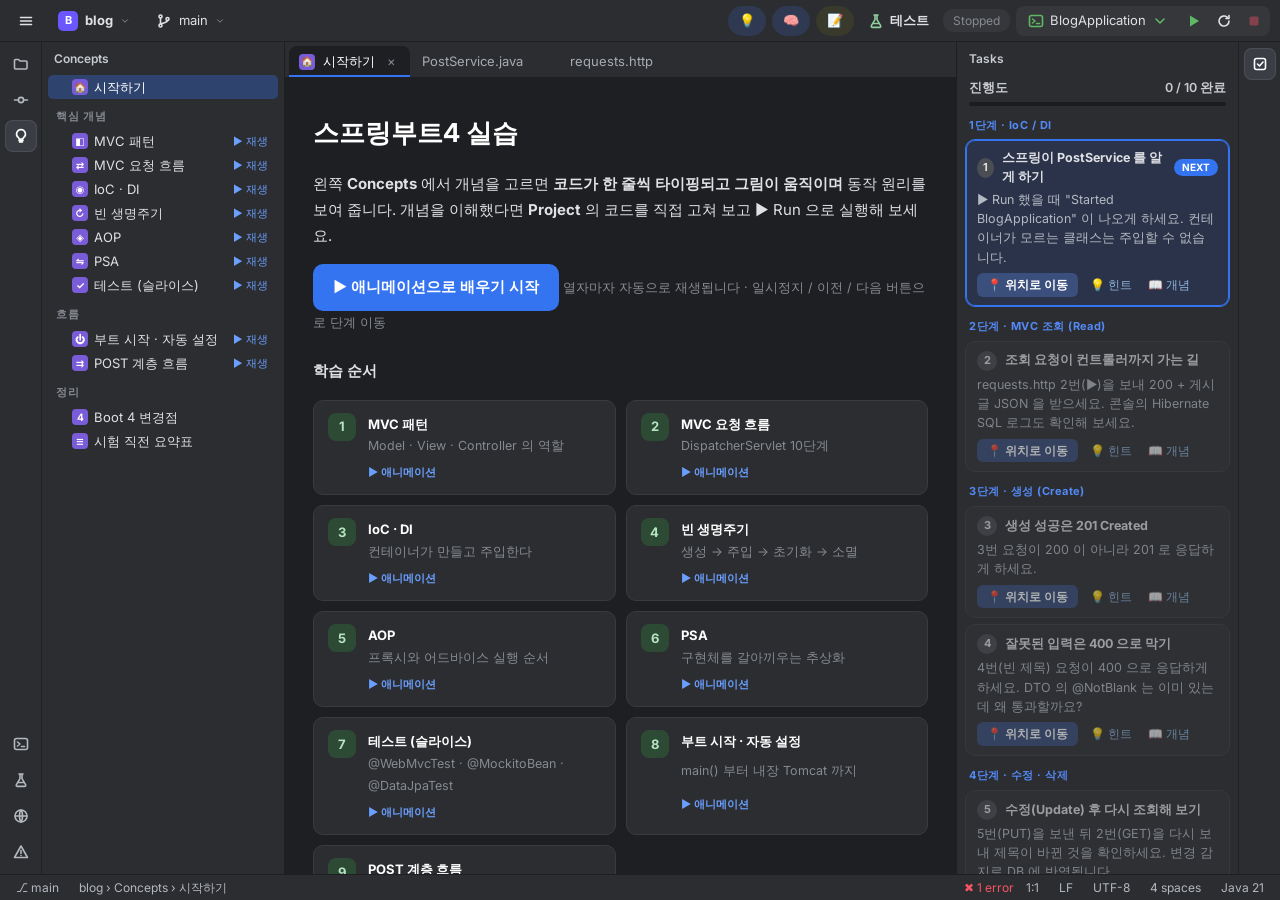
==== commit 05934ef8: "feat(git): simulated Git — status colours, Commit window, diff, log, push Requested: make it look li" ====
--- a/site/index.html
+++ b/site/index.html
@@ -28,6 +28,7 @@
   <symbol id="i-prev" viewBox="0 0 16 16"><path d="M12.5 3v10L5.5 8z" fill="currentColor" stroke="none"/><rect x="2.5" y="3" width="2" height="10" rx="1" fill="currentColor" stroke="none"/></symbol>
   <symbol id="i-next" viewBox="0 0 16 16"><path d="M3.5 3v10l7-5z" fill="currentColor" stroke="none"/><rect x="11.5" y="3" width="2" height="10" rx="1" fill="currentColor" stroke="none"/></symbol>
   <symbol id="i-test" viewBox="0 0 16 16"><path d="M6 2h4M7 2v4.6L3.4 12.6A1.2 1.2 0 0 0 4.4 14.4h7.2a1.2 1.2 0 0 0 1-1.8L9 6.6V2"/><path d="M5 10.5h6"/></symbol>
+  <symbol id="i-commit" viewBox="0 0 16 16"><circle cx="8" cy="8" r="2.6"/><path d="M1.5 8h4M10.5 8h4"/></symbol>
   <symbol id="i-menu" viewBox="0 0 16 16"><path d="M2.5 4.5h11M2.5 8h11M2.5 11.5h11"/></symbol>
   <symbol id="i-chev" viewBox="0 0 16 16"><path d="M4 6l4 4 4-4"/></symbol>
   <symbol id="i-branch" viewBox="0 0 16 16"><circle cx="4.5" cy="3.5" r="1.5"/><circle cx="4.5" cy="12.5" r="1.5"/><circle cx="11.5" cy="6" r="1.5"/><path d="M4.5 5v6M11.5 7.5c0 2-3 2-7 3.5"/></symbol>
@@ -45,7 +46,7 @@
   <header class="toolbar">
     <button class="tbtn" title="Main Menu"><svg class="ic"><use href="#i-menu"/></svg></button>
     <button class="widget" title="Project"><span class="av">B</span><b>blog</b><svg class="ic chev"><use href="#i-chev"/></svg></button>
-    <button class="widget" title="Git Branch"><svg class="ic"><use href="#i-branch"/></svg>main<svg class="ic chev"><use href="#i-chev"/></svg></button>
+    <button class="widget" id="btn-branch" title="Git — Commit 도구창 열기 (Ctrl+K)"><svg class="ic"><use href="#i-branch"/></svg><span class="bn">main</span><svg class="ic chev"><use href="#i-chev"/></svg></button>
     <span class="spacer"></span>
     <button class="pillbtn hot" id="btn-concepts" title="개념 애니메이션 보기 (코드가 타이핑되고 그림이 움직여요)"><span>💡</span><b class="lbl">개념 애니메이션</b></button>
     <button class="pillbtn" id="btn-ann" title="어노테이션 암기 (카드·퀴즈·빈칸)"><span>🧠</span><b class="lbl">어노테이션 암기</b></button>
@@ -63,6 +64,7 @@
   <!-- 좌측 스트립 -->
   <nav class="stripe" id="ls" aria-label="도구창">
     <button class="sb on" id="sb-project" title="Project"><svg class="ic"><use href="#i-folder"/></svg></button>
+    <button class="sb" id="sb-git" title="Commit (Ctrl+K)"><svg class="ic"><use href="#i-commit"/></svg></button>
     <button class="sb" id="sb-concepts" title="Concepts — 개념 애니메이션"><svg class="ic"><use href="#i-bulb"/></svg></button>
     <span class="sp"></span>
     <button class="sb" data-console="run" title="Run"><svg class="ic"><use href="#i-term"/></svg></button>
@@ -71,7 +73,7 @@
     <button class="sb" data-console="problems" title="Problems"><svg class="ic"><use href="#i-warn"/></svg></button>
   </nav>
 
-  <aside class="tw" id="ltw"><div class="twh"><span id="ltw-title">Project</span><button class="tbtn nfb" id="btn-newfile" title="새 Java 파일 만들기 (직접 코드를 처음부터 짜 보세요)">＋ New</button></div><div class="twb" id="tree"></div><div class="twb" id="clist" hidden></div></aside>
+  <aside class="tw" id="ltw"><div class="twh"><span id="ltw-title">Project</span><button class="tbtn nfb" id="btn-newfile" title="새 Java 파일 만들기 (직접 코드를 처음부터 짜 보세요)">＋ New</button></div><div class="twb" id="tree"></div><div class="twb" id="clist" hidden></div><div class="twb" id="gitpane" hidden></div></aside>
 
   <main class="center" id="center">
     <div id="tabs"></div>
@@ -87,7 +89,7 @@
     <button class="sb on" id="sb-tasks" title="Tasks"><svg class="ic"><use href="#i-check"/></svg></button>
   </nav>
 
-  <footer class="status"><span class="sw" id="st-file"></span><span class="sp"></span><span class="sw" id="st-prob">✔ No problems</span><span class="sw" id="st-pos">1:1</span><span class="sw">LF</span><span class="sw">UTF-8</span><span class="sw">4 spaces</span><span class="sw">Java 21</span></footer>
+  <footer class="status"><span class="sw" id="st-git">⎇ main</span><span class="sw" id="st-file"></span><span class="sp"></span><span class="sw" id="st-prob">✔ No problems</span><span class="sw" id="st-pos">1:1</span><span class="sw">LF</span><span class="sw">UTF-8</span><span class="sw">4 spaces</span><span class="sw">Java 21</span></footer>
 </div>
 <div id="toast" role="status"></div>
 <div id="modal" hidden><div class="mbox"><div class="mtitle">정답 코드</div><div class="mbody"></div></div></div>
@@ -131,6 +133,7 @@
 <script src="assets/ide/ui/tree.js"></script>
 <script src="assets/ide/ui/tabs.js"></script>
 <script src="assets/ide/ui/newfile.js"></script>
+<script src="assets/ide/ui/git.js"></script>
 <script src="assets/ide/ui/console.js"></script>
 <script src="assets/ide/ui/analysis.js"></script>
 <script src="assets/ide/ui/missions.js"></script>
--- a/site/assets/ide/css/layout.css
+++ b/site/assets/ide/css/layout.css
@@ -1,7 +1,9 @@
 /* css/layout.css — New UI 레이아웃: 메인 툴바 / 좌우 아이콘 스트립 / 도구창 / 에디터 / 하단창 / 상태바 */
-.ide { display: grid; height: 100vh; grid-template-rows: 42px 1fr 26px; grid-template-columns: 42px 290px minmax(0, 1fr) 310px 42px;
+/* 노트북 화면(1280~1920px)에 맞춰 도구창 폭·콘솔 높이를 화면 비례로 */
+:root { --lw: clamp(220px, 19vw, 300px); --rw: clamp(250px, 22vw, 340px); --ch: clamp(150px, 27vh, 290px); }
+.ide { display: grid; height: 100vh; height: 100dvh; grid-template-rows: 42px 1fr 26px; grid-template-columns: 42px var(--lw) minmax(0, 1fr) var(--rw) 42px;
   grid-template-areas: "top top top top top" "ls ltw center rtw rs" "status status status status status"; }
-.ide.noleft { grid-template-columns: 42px 0 minmax(0, 1fr) 310px 42px; } .ide.noright { grid-template-columns: 42px 290px minmax(0, 1fr) 0 42px; } .ide.noleft.noright { grid-template-columns: 42px 0 minmax(0, 1fr) 0 42px; }
+.ide.noleft { grid-template-columns: 42px 0 minmax(0, 1fr) var(--rw) 42px; } .ide.noright { grid-template-columns: 42px var(--lw) minmax(0, 1fr) 0 42px; } .ide.noleft.noright { grid-template-columns: 42px 0 minmax(0, 1fr) 0 42px; }
 .ide.noleft #ltw, .ide.noright #rtw { display: none; }
 
 /* 메인 툴바 */
@@ -17,7 +19,7 @@
 .runwidget .cfg { display: inline-flex; align-items: center; gap: 6px; padding: 0 10px; height: 26px; border-radius: 6px; } .runwidget .cfg .ic { color: var(--ok); }
 .rbtn { width: 28px; height: 26px; display: grid; place-items: center; border-radius: 6px; } .rbtn:hover:not(:disabled) { background: #46484d; }
 .rbtn.run { color: var(--ok); } .rbtn.stop { color: var(--err); } .rbtn.hot { color: var(--warn); animation: pulse 1.2s infinite; } @keyframes pulse { 50% { opacity: .4; } }
-#srv { font-size: 12px; padding: 3px 10px; border-radius: 10px; background: #35373b; color: var(--dim); }
+#srv { max-width: 260px; overflow: hidden; text-overflow: ellipsis; white-space: nowrap; font-size: 12px; padding: 3px 10px; border-radius: 10px; background: #35373b; color: var(--dim); }
 #srv.on { color: #b6e6bb; background: #28402c; } #srv.dirty { color: #ffe3a0; background: #4a3d1b; } #srv.build { color: #aecbff; background: #243658; }
 
 /* 스트립 */
@@ -32,7 +34,7 @@
 
 /* 센터 */
 /* 긴 로그가 옆 도구창(Tasks)을 밀거나 덮지 않도록 열 폭을 고정하고 넘치는 내용은 안에서 스크롤 */
-.center { grid-area: center; display: grid; grid-template-rows: 36px minmax(0, 1fr) 250px; grid-template-columns: minmax(0, 1fr); min-width: 0; min-height: 0; overflow: hidden; background: var(--editor); }
+.center { grid-area: center; display: grid; grid-template-rows: 36px minmax(0, 1fr) var(--ch); grid-template-columns: minmax(0, 1fr); min-width: 0; min-height: 0; overflow: hidden; background: var(--editor); }
 .center.cmode { grid-template-rows: 36px minmax(0, 1fr) 0; } .center.cmode #console { display: none; }
 #tabs { display: flex; background: var(--panel); border-bottom: 1px solid var(--bg); overflow-x: auto; }
 #editor { min-height: 0; position: relative; } #editor[hidden] { display: none; }
@@ -48,13 +50,14 @@
 #modal .mbox { width: min(900px, 92vw); max-height: 86vh; display: flex; flex-direction: column; background: var(--panel); border: 1px solid var(--border); border-radius: 12px; overflow: hidden; }
 #modal .mtitle { padding: 10px 14px; border-bottom: 1px solid var(--border); font-weight: 600; } #modal .mbody { overflow: auto; padding: 12px 14px; }
 
-@media (max-width: 1000px) {
+/* 작은 노트북(≤1280): 버튼 라벨 숨기고 아이콘만, 상태칩 축소 */
+@media (max-width: 1280px) { .pillbtn .lbl { display: none; } .pillbtn { padding: 0 11px; } #srv { max-width: 150px; } .widget small { display: none; } }
+/* ≤1100px: 프로젝트/브랜치 위젯 숨김, 오른쪽 Tasks 는 더 좁게 */
+@media (max-width: 1100px) { :root { --rw: 230px; --lw: 210px; } .widget { display: none; } }
+/* ≤ 820px (태블릿/좁은 창): 도구창을 위아래로 쌓고 페이지 스크롤 */
+@media (max-width: 820px) {
   html, body { overflow: auto; } .ide { height: auto; min-height: 100vh; grid-template-columns: 1fr; grid-template-rows: 42px auto auto auto 26px; grid-template-areas: "top" "center" "ltw" "rtw" "status"; }
-  .ide.noleft, .ide.noright, .ide.noleft.noright { grid-template-columns: 1fr; } .stripe { display: none; } .center { grid-template-rows: 36px 520px 260px; } .center.cmode { grid-template-rows: 36px auto 0; } .tw .twb { max-height: 360px; }
-  .pillbtn span { display: none; }
+  .ide.noleft, .ide.noright, .ide.noleft.noright { grid-template-columns: 1fr; } .stripe { display: none; } .center { grid-template-rows: 36px 70vh 260px; } .center.cmode { grid-template-rows: 36px auto 0; } .tw .twb { max-height: 360px; }
 }
-
-/* 개념 애니메이션을 아직 열어 보지 않았다면 버튼이 반짝여 존재를 알림 */
-.pillbtn.hot { background: #3a5fc0; color: #fff; font-weight: 600; }
-body:not(.opened) .pillbtn.hot { animation: ring 1.8s infinite; } body:not(.opened) #sb-concepts { animation: pulse 1.4s infinite; color: #ffd166; }
-.sb { position: relative; }
+/* 낮은 화면(≤ 740px 높이): 도구 영역을 조금 더 촘촘하게 */
+@media (max-height: 740px) { .toolbar { padding: 0 8px; } .twh { padding: 5px 12px; } .mi { padding: 7px 9px; } .mi p { margin: 3px 0 4px; } }
--- a/site/assets/ide/css/editor.css
+++ b/site/assets/ide/css/editor.css
@@ -50,3 +50,7 @@
 .nft { font-weight: 700; font-size: 15px; } .nfbox label { display: grid; gap: 4px; font-size: 12px; color: var(--dim); }
 .nfbox select, .nfbox input { padding: 8px 10px; border-radius: 8px; border: 1px solid var(--border); background: var(--editor); color: var(--text); font: inherit; font-size: 13px; }
 .nfmsg { min-height: 16px; color: var(--err); font-size: 12px; } .nfact { display: flex; gap: 8px; justify-content: flex-end; } .nfact button { padding: 7px 16px; border-radius: 8px; background: var(--btn); } .nfact .ok { background: var(--accent); color: #fff; font-weight: 600; }
+
+/* Git 상태 색상: 수정 = 파랑, 신규 = 초록 (IntelliJ 와 동일한 규칙) */
+.tr.gm .nm, .tab.gm > span:not(.fi) { color: #6f9bf2; } .tr.ga .nm, .tab.ga > span:not(.fi) { color: #62b543; }
+.tr.on.gm .nm, .tr.on.ga .nm { color: #fff; }
--- a/site/assets/ide/css/panels.css
+++ b/site/assets/ide/css/panels.css
@@ -42,3 +42,20 @@
 /* 단계 제목 · 아직 순서가 아닌 미션은 조금 흐리게 */
 .stage { margin: 12px 12px 2px; font-size: 11px; font-weight: 700; letter-spacing: .04em; color: var(--accent2); } .stage:first-of-type { margin-top: 4px; }
 .mi.upcoming { opacity: .62; } .mi.upcoming:hover { opacity: 1; }
+
+/* Commit 도구창 · Diff · 로그 */
+#gitpane { padding-bottom: 14px; font-size: 12.5px; }
+.gh { display: flex; align-items: center; gap: 8px; padding: 8px 12px 4px; color: #c8cbd1; } .gh small { color: var(--dim); } .gsp { flex: 1; } .gh button { font-size: 11.5px; color: #8fb4dc; padding: 1px 6px; } .gh button:hover { background: var(--btn); }
+.gcount { background: #3a3d44; border-radius: 9px; padding: 0 7px; font-size: 11px; }
+.gfiles { padding: 0 6px; } .gf { display: flex; align-items: center; gap: 7px; padding: 3px 6px; border-radius: 5px; cursor: pointer; white-space: nowrap; overflow: hidden; } .gf:hover { background: #35373b; } .gf small { color: var(--dim); overflow: hidden; text-overflow: ellipsis; margin-left: 4px; }
+.gst { font-style: normal; font-weight: 700; font-size: 10px; width: 16px; height: 16px; display: grid; place-items: center; border-radius: 4px; } .gst.M { background: #243a63; color: #8fb4ff; } .gst.A { background: #25392a; color: #7fd37f; }
+.gempty { padding: 14px 12px; color: var(--dim); }
+#gmsg { display: block; width: calc(100% - 20px); margin: 8px 10px 6px; padding: 8px 10px; border-radius: 8px; border: 1px solid var(--border); background: var(--editor); color: var(--text); font: 12.5px/1.5 var(--ui); resize: vertical; }
+.gbtns { display: flex; gap: 8px; padding: 0 10px; } .gbtns button { flex: 1; padding: 7px; border-radius: 8px; background: var(--btn); } .gbtns .gc { background: var(--accent); color: #fff; font-weight: 600; } .gbtns button:disabled { opacity: .4; }
+.glog { padding: 0 10px; } .gl1 { display: flex; gap: 9px; padding: 5px 0; border-bottom: 1px solid #34363b; } .gl1 b { display: block; font-weight: 500; line-height: 1.4; } .gl1 small { color: var(--dim); }
+.gdot { flex: none; width: 9px; height: 9px; margin-top: 5px; border-radius: 50%; background: #5a5d63; } .gdot.up { background: var(--accent); box-shadow: 0 0 0 3px #3574f033; }
+.gdirty { display: inline-block; width: 7px; height: 7px; border-radius: 50%; background: #6f9bf2; margin-left: 3px; }
+#diffview { position: fixed; inset: 0; background: #000b; z-index: 76; display: grid; place-items: center; } #diffview[hidden] { display: none; }
+.dbox { width: min(1000px, 94vw); max-height: 88vh; display: flex; flex-direction: column; background: var(--editor); border: 1px solid var(--border); border-radius: 12px; overflow: hidden; }
+.dt { display: flex; align-items: center; gap: 10px; padding: 10px 14px; background: var(--panel); border-bottom: 1px solid var(--border); } .dt small { color: var(--dim); } .dstat { margin-left: auto; } .dstat .a { color: var(--ok); font-style: normal; } .dstat .d { color: var(--err); font-style: normal; } .dt button { padding: 3px 9px; background: var(--btn); }
+.dbody { overflow: auto; font: 12.5px/20px var(--mono); padding: 6px 0; } .dl { display: flex; white-space: pre; } .dl i { flex: none; width: 46px; text-align: right; padding-right: 10px; color: var(--gutter-text); font-style: normal; } .dl b { flex: none; width: 18px; text-align: center; font-weight: 400; color: var(--dim); } .dl.add { background: #1f3326; } .dl.add b { color: var(--ok); } .dl.del { background: #3a2427; } .dl.del b { color: var(--err); } .dh { padding: 0 60px; color: var(--dim); background: #25272c; }
--- a/site/assets/ide/css/concept.css
+++ b/site/assets/ide/css/concept.css
@@ -1,5 +1,5 @@
 /* css/concept.css — 개념 탭(코드 타이핑 + SVG 애니메이션 + 문서). 색상은 theme.css 변수를 따른다 */
-#concept { overflow: auto; background: var(--editor); min-height: 0; }
+#concept { overflow: auto; background: var(--editor); min-height: 0; container-type: inline-size; container-name: concept; }
 #concept[hidden] { display: none; }
 /* 위: 다이어그램 전체 폭 / 아래: 설명 카드 + 타이핑 코드 */
 .cp { display: grid; grid-template-columns: minmax(0, 1fr) minmax(0, 1fr); gap: 14px; padding: 16px; align-content: start; }
@@ -35,9 +35,10 @@
 .cp svg .sn.on .box { stroke: var(--warn); stroke-width: 3; } .cp svg .sn.on .edge { stroke: var(--warn); stroke-width: 3; marker-end: url(#arO); }
 .cp svg .sn.on .badge { fill: var(--warn); } .cp svg .sn.on .bt { fill: #1e1f22; }
 .cp svg .pkt { fill: #ffd166; stroke: #fff; stroke-width: 1.5; filter: drop-shadow(0 0 4px #ffb703); }
-@media (max-width: 1100px) { .cp { grid-template-columns: 1fr; } .cp-card, .cp-code { grid-column: 1; } }
+@container concept (max-width: 820px) { .cp { grid-template-columns: 1fr; padding: 12px; } .cp-card, .cp-code { grid-column: 1; } .cp-hint { display: none; } .cp-pre { max-height: 260px; } }
+@container concept (max-width: 560px) { .cp-dots { margin-left: 0; width: 100%; } .doc { padding: 16px 14px 40px; } .wcards { grid-template-columns: 1fr 1fr; } }
 /* 문서 패널 */
-.doc { max-width: 940px; margin: 0 auto; padding: 24px 28px 60px; line-height: 1.75; }
+.doc { max-width: 940px; margin: 0 auto; padding: clamp(14px, 3vw, 28px) clamp(14px, 3vw, 28px) 60px; line-height: 1.75; } .doc h1 { font-size: clamp(20px, 2.4vw, 26px); }
 .doc h1 { font-size: 26px; color: #fff; margin: 4px 0 8px; } .doc h2 { color: #fff; } .doc h3 { color: #dfe1e5; margin-top: 1.6em; } .doc .lead { font-size: 15px; } .doc .muted { color: var(--dim); }
 .doc a { color: var(--accent2); } .doc code { background: #2f3136; padding: 1px 6px; border-radius: 4px; font: 12.5px var(--mono); color: #e8c27a; }
 .doc table { border-collapse: collapse; width: 100%; font-size: 13px; margin: 10px 0; } .doc th, .doc td { border-bottom: 1px solid var(--border); padding: 7px 10px; text-align: left; vertical-align: top; } .doc th { color: var(--dim); background: var(--panel); }
--- a/site/assets/memo/memo.css
+++ b/site/assets/memo/memo.css
@@ -32,3 +32,5 @@
 .pill { display: inline-block; font-size: 11px; padding: 1px 9px; border-radius: 999px; background: #25392a; color: #7fd37f; font-weight: 700; } .mini-btn { padding: 2px 9px !important; } .mini-btn.on { background: #25392a; color: #7fd37f; }
 .meter { height: 8px; background: var(--btn); border-radius: 99px; overflow: hidden; } .meter > div { height: 100%; background: #5aa05a; }
 .miss { border-left: 3px solid #d65a5a; padding: 6px 12px; margin: 10px 0; background: var(--panel); border-radius: 0 8px 8px 0; } .muted { color: var(--dim); font-size: 12.5px; }
+
+@media (max-width: 700px) { #memo { padding: 0; } .mwin { max-height: 100vh; border-radius: 0; } .mpane { padding: 12px 12px 30px; } .opts { grid-template-columns: 1fr; } }
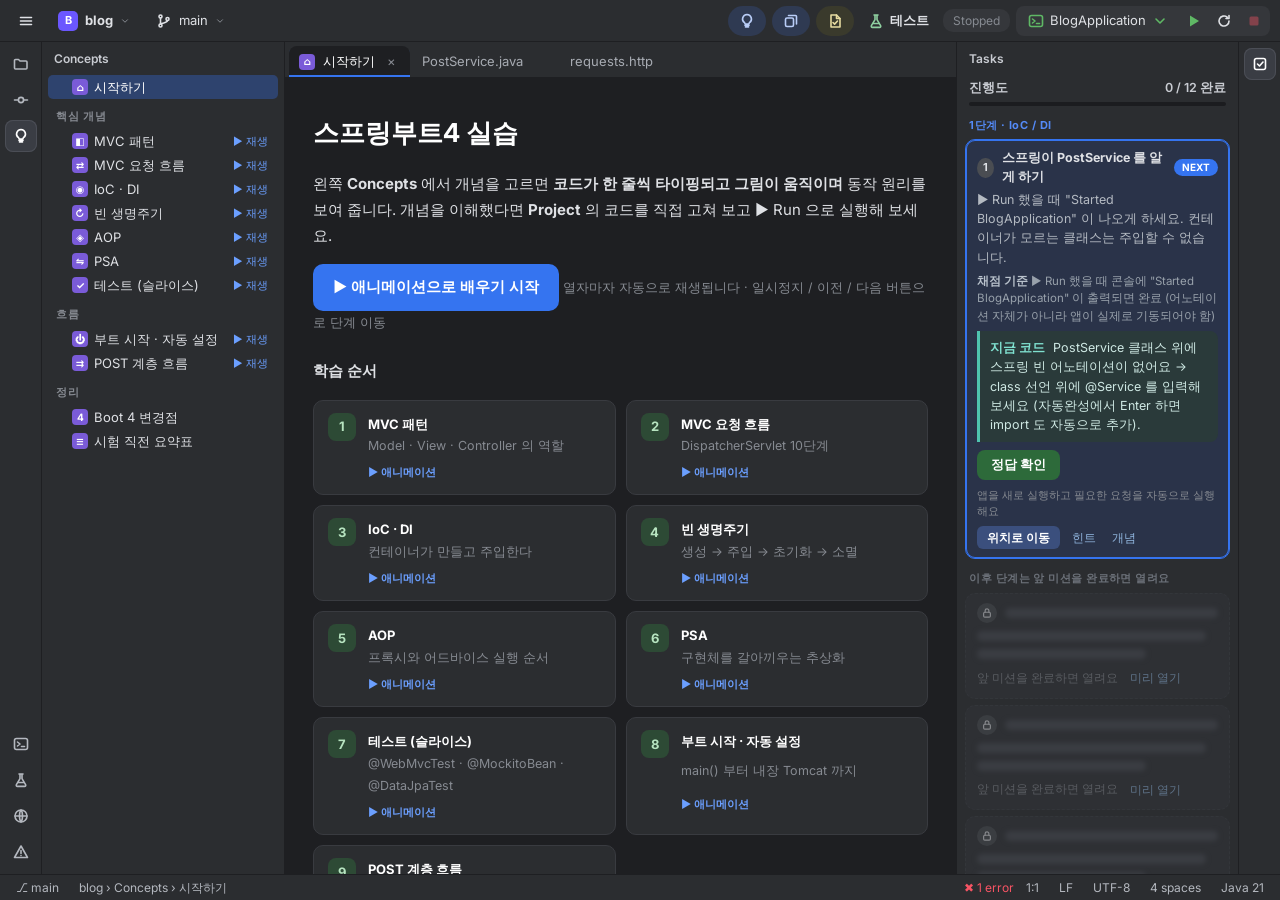
==== commit 9198aee6: "style(ui): remove decorative emoji, keep plain check/cross marks and SVG icons Requested: "delete un" ====
--- a/site/index.html
+++ b/site/index.html
@@ -29,6 +29,9 @@
   <symbol id="i-next" viewBox="0 0 16 16"><path d="M3.5 3v10l7-5z" fill="currentColor" stroke="none"/><rect x="11.5" y="3" width="2" height="10" rx="1" fill="currentColor" stroke="none"/></symbol>
   <symbol id="i-test" viewBox="0 0 16 16"><path d="M6 2h4M7 2v4.6L3.4 12.6A1.2 1.2 0 0 0 4.4 14.4h7.2a1.2 1.2 0 0 0 1-1.8L9 6.6V2"/><path d="M5 10.5h6"/></symbol>
   <symbol id="i-commit" viewBox="0 0 16 16"><circle cx="8" cy="8" r="2.6"/><path d="M1.5 8h4M10.5 8h4"/></symbol>
+  <symbol id="i-lock" viewBox="0 0 16 16"><rect x="3.5" y="7" width="9" height="6.5" rx="1.5"/><path d="M5.5 7V5a2.5 2.5 0 0 1 5 0v2"/></symbol>
+  <symbol id="i-cards" viewBox="0 0 16 16"><rect x="2.5" y="5" width="8" height="8.5" rx="1.5"/><path d="M5.5 2.5h7a1 1 0 0 1 1 1V11"/></symbol>
+  <symbol id="i-exam" viewBox="0 0 16 16"><path d="M4 2h5.5L13 5.5V14H4z"/><path d="M9.5 2v3.5H13M6 9.5l1.6 1.6L10.5 8"/></symbol>
   <symbol id="i-menu" viewBox="0 0 16 16"><path d="M2.5 4.5h11M2.5 8h11M2.5 11.5h11"/></symbol>
   <symbol id="i-chev" viewBox="0 0 16 16"><path d="M4 6l4 4 4-4"/></symbol>
   <symbol id="i-branch" viewBox="0 0 16 16"><circle cx="4.5" cy="3.5" r="1.5"/><circle cx="4.5" cy="12.5" r="1.5"/><circle cx="11.5" cy="6" r="1.5"/><path d="M4.5 5v6M11.5 7.5c0 2-3 2-7 3.5"/></symbol>
@@ -48,9 +51,9 @@
     <button class="widget" title="Project"><span class="av">B</span><b>blog</b><svg class="ic chev"><use href="#i-chev"/></svg></button>
     <button class="widget" id="btn-branch" title="Git — Commit 도구창 열기 (Ctrl+K)"><svg class="ic"><use href="#i-branch"/></svg><span class="bn">main</span><svg class="ic chev"><use href="#i-chev"/></svg></button>
     <span class="spacer"></span>
-    <button class="pillbtn hot" id="btn-concepts" title="개념 애니메이션 보기 (코드가 타이핑되고 그림이 움직여요)"><span>💡</span><b class="lbl">개념 애니메이션</b></button>
-    <button class="pillbtn" id="btn-ann" title="어노테이션 암기 (카드·퀴즈·빈칸)"><span>🧠</span><b class="lbl">어노테이션 암기</b></button>
-    <button class="pillbtn alt" id="btn-exam" title="모의고사"><span>📝</span><b class="lbl">모의고사</b></button>
+    <button class="pillbtn hot" id="btn-concepts" title="개념 애니메이션 보기 (코드가 타이핑되고 그림이 움직여요)"><svg class="ic"><use href="#i-bulb"/></svg><b class="lbl">개념 애니메이션</b></button>
+    <button class="pillbtn" id="btn-ann" title="어노테이션 암기 (카드·퀴즈·빈칸)"><svg class="ic"><use href="#i-cards"/></svg><b class="lbl">어노테이션 암기</b></button>
+    <button class="pillbtn alt" id="btn-exam" title="모의고사"><svg class="ic"><use href="#i-exam"/></svg><b class="lbl">모의고사</b></button>
     <button class="tbtn testbtn" id="btn-test" title="테스트 실행 — 모든 테스트 (Run Tests)"><svg class="ic"><use href="#i-test"/></svg><b class="lbl">테스트</b></button>
     <span id="srv" class="off">Stopped</span>
     <div class="runwidget">
--- a/site/assets/ide/css/panels.css
+++ b/site/assets/ide/css/panels.css
@@ -59,3 +59,32 @@
 .dbox { width: min(1000px, 94vw); max-height: 88vh; display: flex; flex-direction: column; background: var(--editor); border: 1px solid var(--border); border-radius: 12px; overflow: hidden; }
 .dt { display: flex; align-items: center; gap: 10px; padding: 10px 14px; background: var(--panel); border-bottom: 1px solid var(--border); } .dt small { color: var(--dim); } .dstat { margin-left: auto; } .dstat .a { color: var(--ok); font-style: normal; } .dstat .d { color: var(--err); font-style: normal; } .dt button { padding: 3px 9px; background: var(--btn); }
 .dbody { overflow: auto; font: 12.5px/20px var(--mono); padding: 6px 0; } .dl { display: flex; white-space: pre; } .dl i { flex: none; width: 46px; text-align: right; padding-right: 10px; color: var(--gutter-text); font-style: normal; } .dl b { flex: none; width: 18px; text-align: center; font-weight: 400; color: var(--dim); } .dl.add { background: #1f3326; } .dl.add b { color: var(--ok); } .dl.del { background: #3a2427; } .dl.del b { color: var(--err); } .dh { padding: 0 60px; color: var(--dim); background: #25272c; }
+
+/* 내 코드 진단 */
+.diag { margin: 4px 0 8px; padding: 7px 10px; background: #2a3a3a; border-left: 3px solid #4fc3b0; border-radius: 0 8px 8px 0; color: #cfe9e4; line-height: 1.55; } .diag b { color: #7fe0cf; margin-right: 4px; }
+.mh2 .dg { margin: 6px 0 2px; font-weight: 700; color: #7fe0cf; } .mh2 .dg + ul { margin: 0 0 6px; padding-left: 18px; color: #cfe9e4; } .mh2 ol { margin: 0; padding-left: 18px; color: #d7c88a; }
+
+.crit { margin: 2px 0 6px; font-size: 11.5px; color: #98a1ab; line-height: 1.5; } .crit b { color: #b9c2cc; }
+.ln.ok { color: #7fd37f; font-family: var(--ui); font-weight: 600; margin: 2px 0; }
+
+/* 아직 열리지 않은 미션: 내용을 DOM 에 넣지 않고 흐린 막대만 보여 예측할 수 없게 */
+.mi.locked { opacity: .5; cursor: default; border-style: dashed; } .mi.locked:hover { opacity: .75; background: #313338; border-color: #3c3f45; }
+.sk { display: block; height: 10px; margin: 8px 0; border-radius: 5px; background: #4a4d55; filter: blur(2.5px); } .mt .sk { margin: 5px 0; flex: 1; } .sk.w60 { width: 60%; } .sk.w70 { width: 70%; } .sk.w95 { width: 95%; }
+.lockmsg { color: var(--dim); font-size: 11.5px; } .lockedstage { color: #6b7078; } .snip { margin: 4px 0 0; padding: 8px 10px; background: var(--code); border-radius: 6px; font: 11.5px/1.55 var(--mono); overflow-x: auto; color: var(--code-text); white-space: pre; }
+.snip .k { color: var(--kw); } .snip .s { color: var(--str); } .snip .a { color: var(--ann); } .snip .c { color: var(--cm); } .snip .n { color: var(--num); }
+
+/* 정답 확인 */
+.vbar { display: flex; align-items: center; gap: 8px; margin: 6px 0; flex-wrap: wrap; } .verify { padding: 6px 14px; border-radius: 8px; background: #2d6a3a; color: #fff; font-weight: 700; } .verify:hover:not(:disabled) { background: #378247; } .verify:disabled { opacity: .6; } .vhint { color: var(--dim); font-size: 11px; }
+.vres { margin: 6px 0; padding: 7px 10px; border-radius: 8px; line-height: 1.55; } .vres.ok { background: #223a28; border-left: 3px solid var(--ok); } .vres.bad { background: #43282b; border-left: 3px solid var(--err); color: #f1c9cd; } .vres small { display: block; color: #98a1ab; margin-top: 3px; font-family: var(--mono); font-size: 11px; word-break: break-all; }
+
+/* 완료한 미션: 맨 위 토글로 접기 */
+.donebox { margin: 4px 8px 6px; } .donetoggle { width: 100%; display: flex; align-items: center; gap: 6px; padding: 7px 10px; background: #243628; border: 1px solid #3d6b45; border-radius: 8px; color: #b6e6bb; text-align: left; } .donetoggle:hover { background: #2a402f; }
+.donetoggle .caret { width: 12px; color: #7fd37f; } .donetoggle .chips { margin-left: auto; display: flex; gap: 3px; } .donetoggle .chips i { font-style: normal; font-size: 10px; font-weight: 700; width: 17px; height: 17px; display: grid; place-items: center; border-radius: 50%; background: #3d7a46; color: #0d1f10; }
+.donelist { margin: 4px 0 8px; padding-left: 6px; border-left: 2px solid #3d6b45; } .donelist .mi { margin-left: 2px; }
+.alldone { margin: 8px; padding: 14px; text-align: center; background: #263a2c; border: 1px solid #3d7a46; border-radius: 10px; font-weight: 700; color: #d4f5c4; } .alldone small { display: block; margin-top: 4px; font-weight: 400; color: #98a1ab; }
+
+.ck .ic { width: 12px; height: 12px; }
+
+.donetoggle .caret { display: inline-grid; } .donetoggle .caret .ic { width: 12px; height: 12px; transition: transform .15s; } .donetoggle:not(.open) .caret .ic { transform: rotate(-90deg); }
+
+.donetoggle { justify-content: space-between; } .donetoggle .tgl { color: #8fb69a; font-size: 11.5px; }
--- a/site/assets/ide/css/concept.css
+++ b/site/assets/ide/css/concept.css
@@ -76,3 +76,5 @@
 .cta { display: inline-block; padding: 10px 20px; border-radius: 10px; background: var(--accent); color: #fff !important; font-weight: 700; font-size: 15px; cursor: pointer; text-decoration: none; box-shadow: 0 0 0 0 #3574f088; animation: ring 2s infinite; } .cta:hover { background: var(--accent2); }
 @keyframes ring { 70% { box-shadow: 0 0 0 12px #3574f000; } 100% { box-shadow: 0 0 0 0 #3574f000; } }
 .wcards a[data-open^="concept:"]:not(.seen)::after { content: "▶ 애니메이션"; color: #6b9fff; }
+
+.cp svg.stepping .sn.off { opacity: 0; pointer-events: none; }
